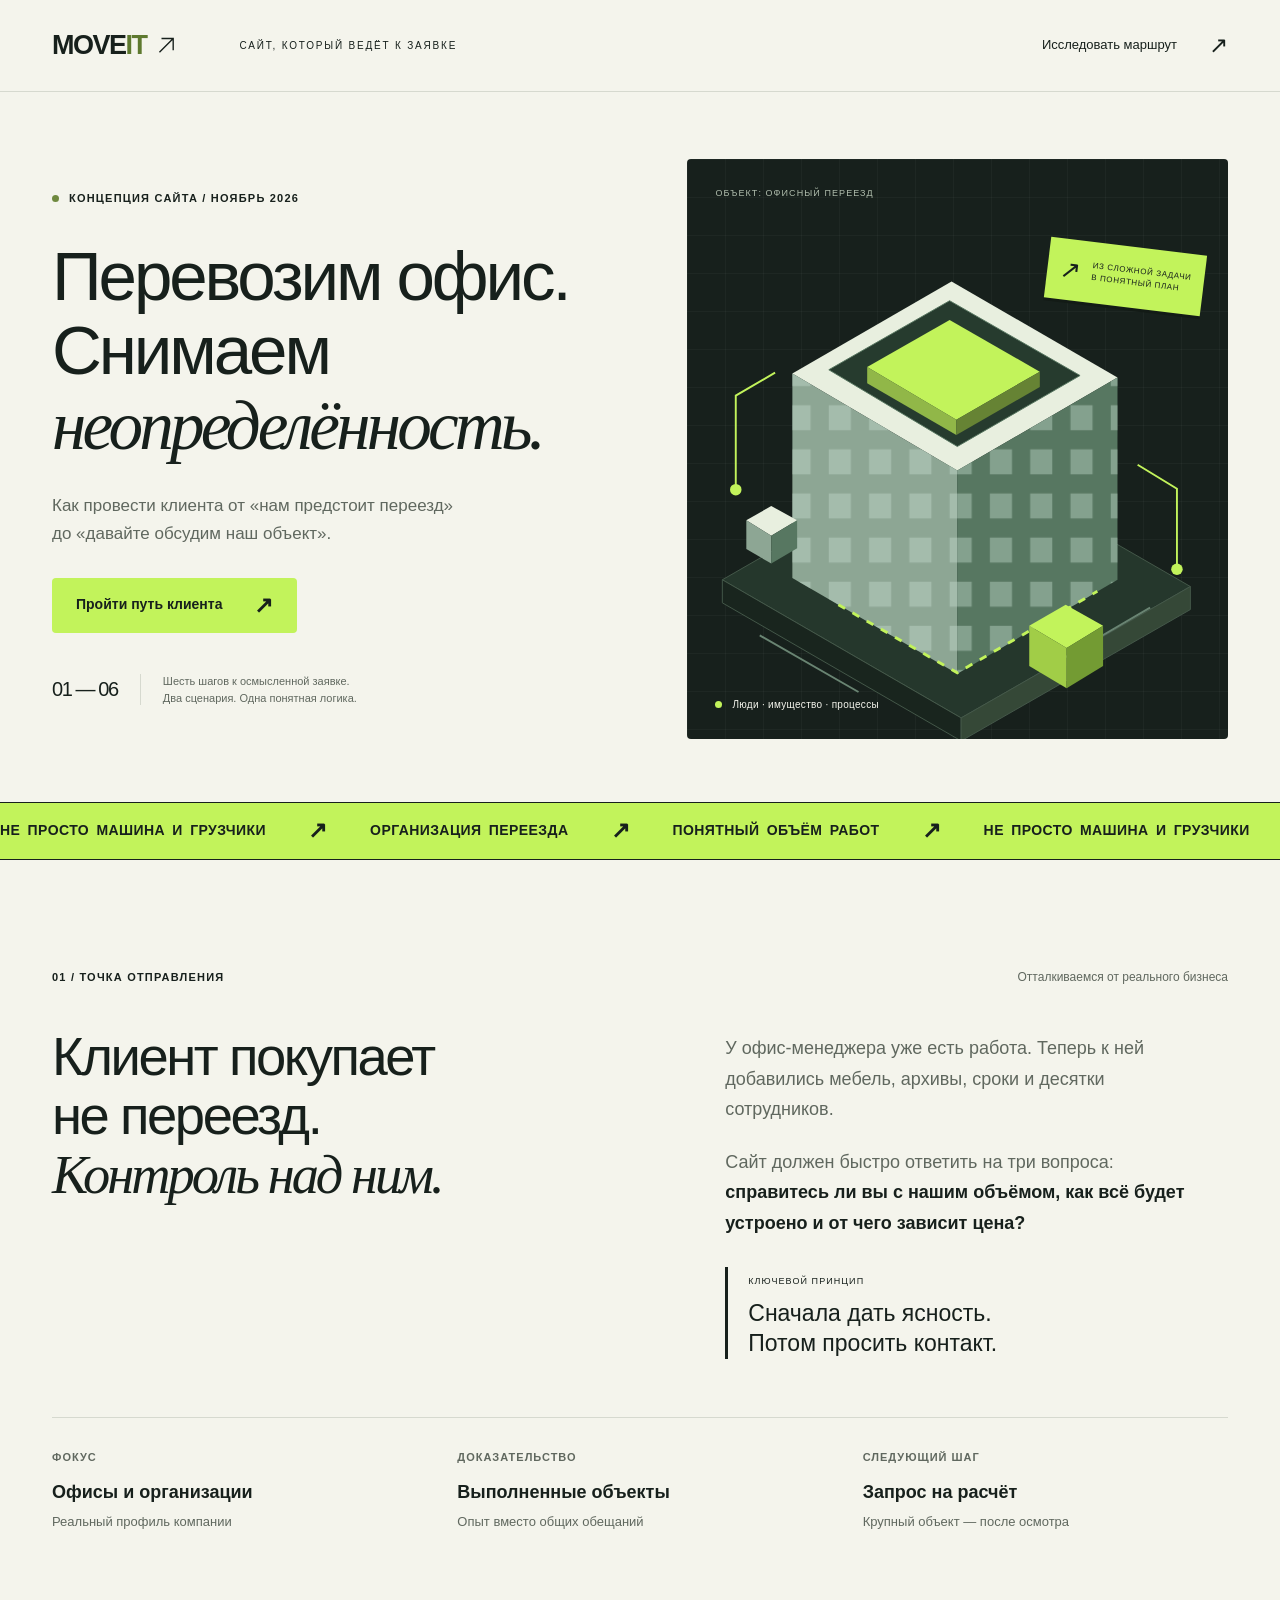
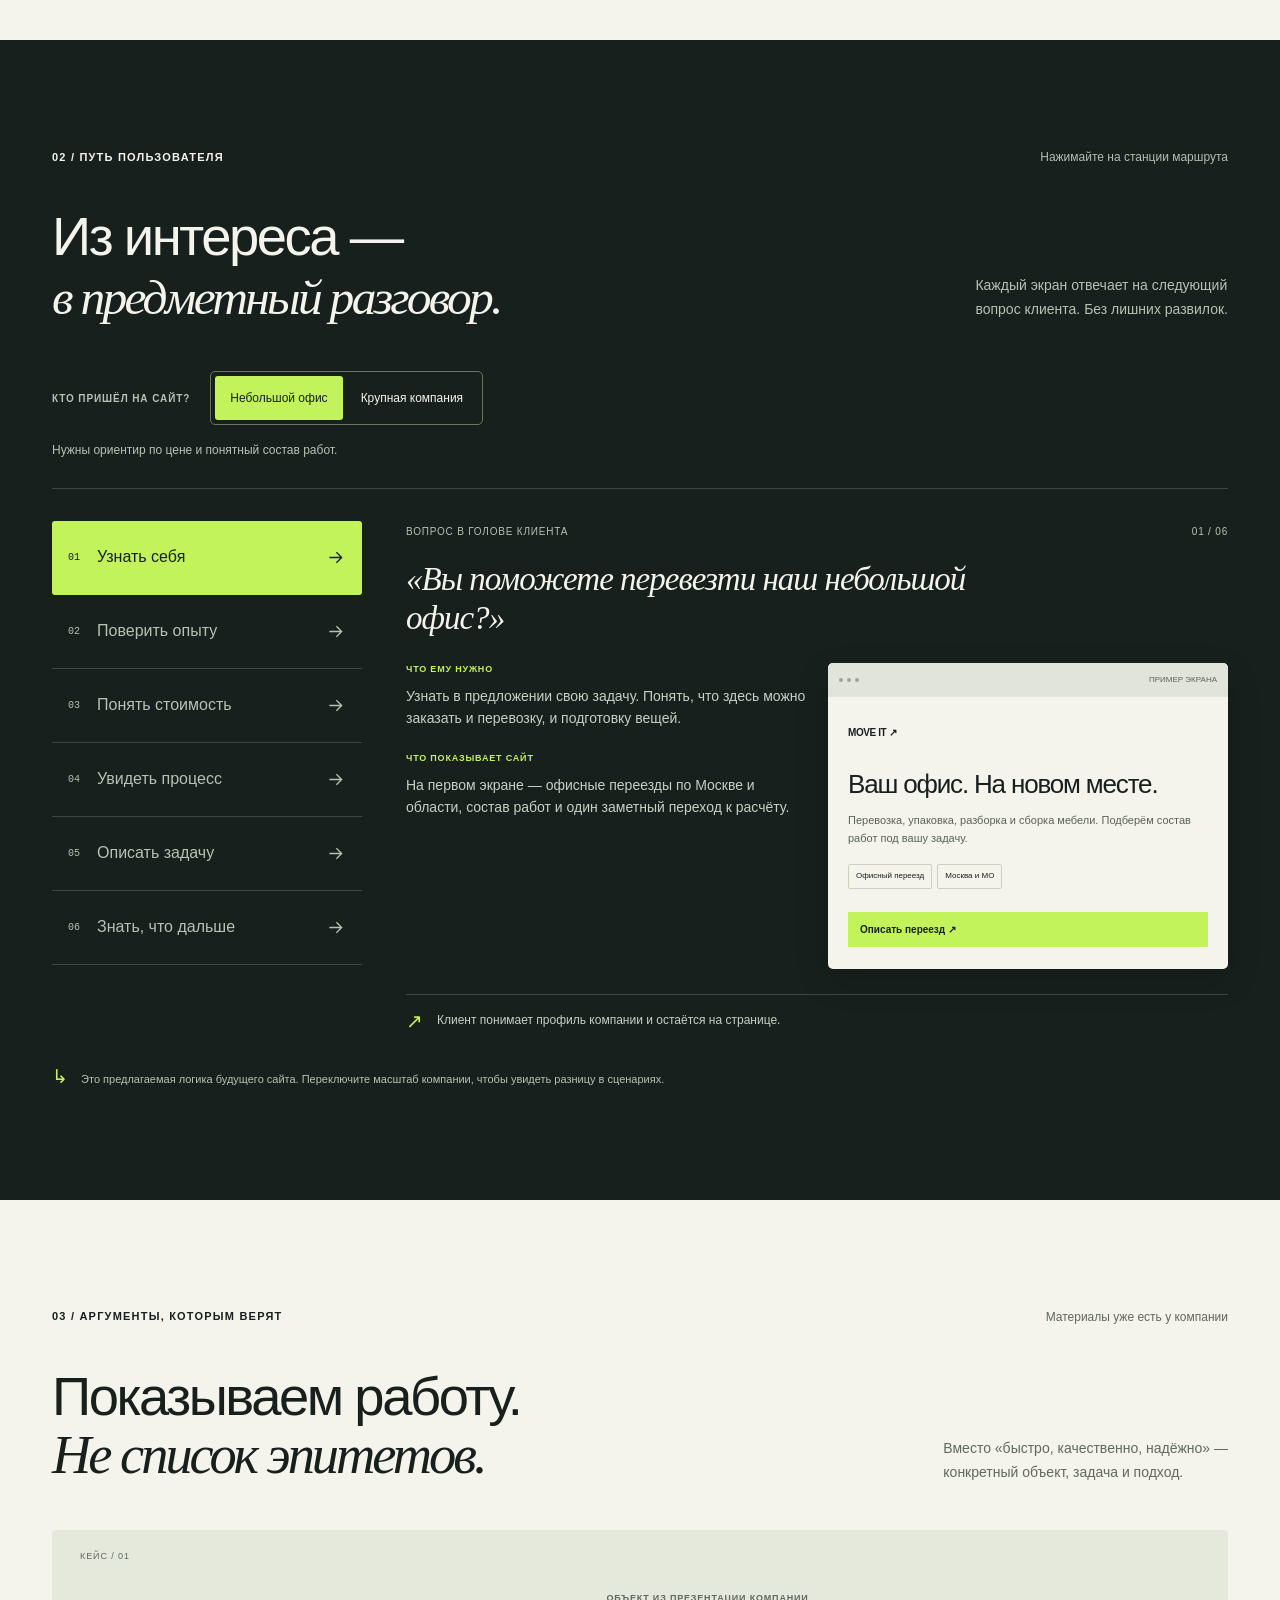
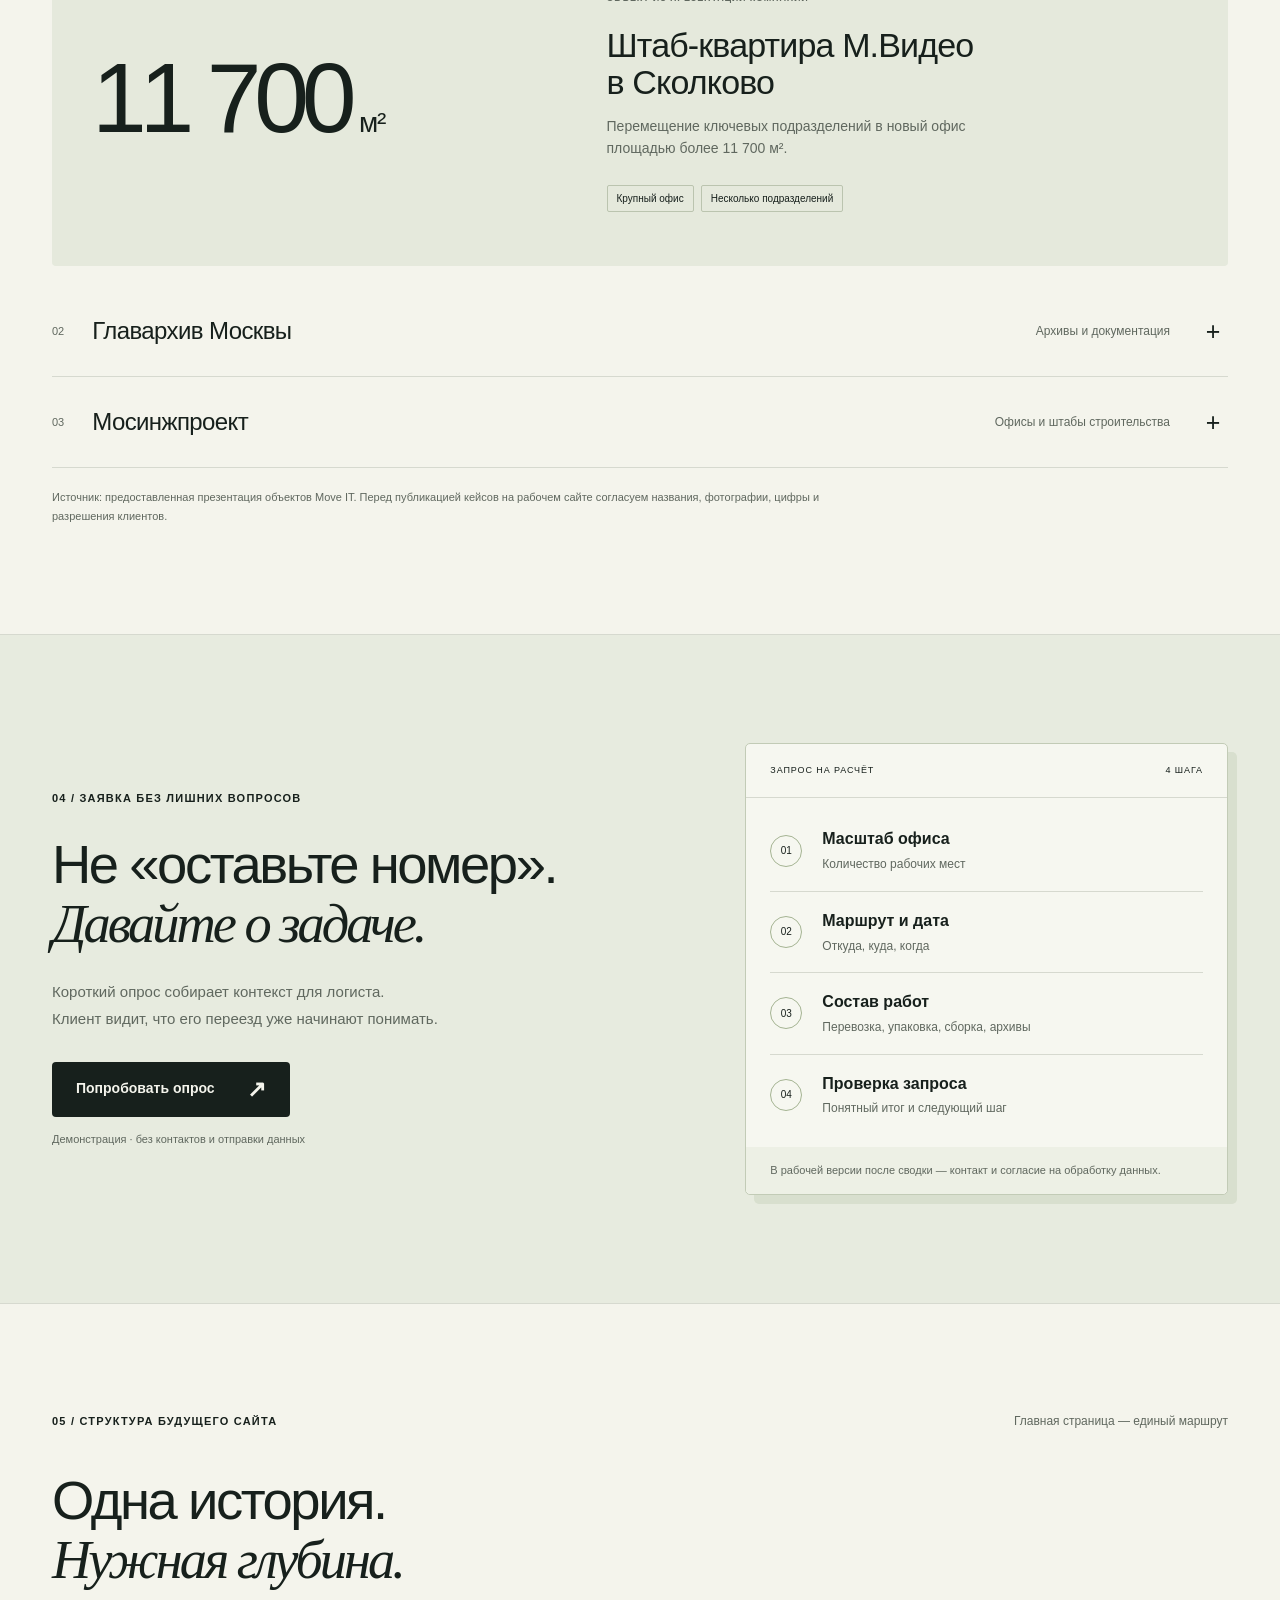
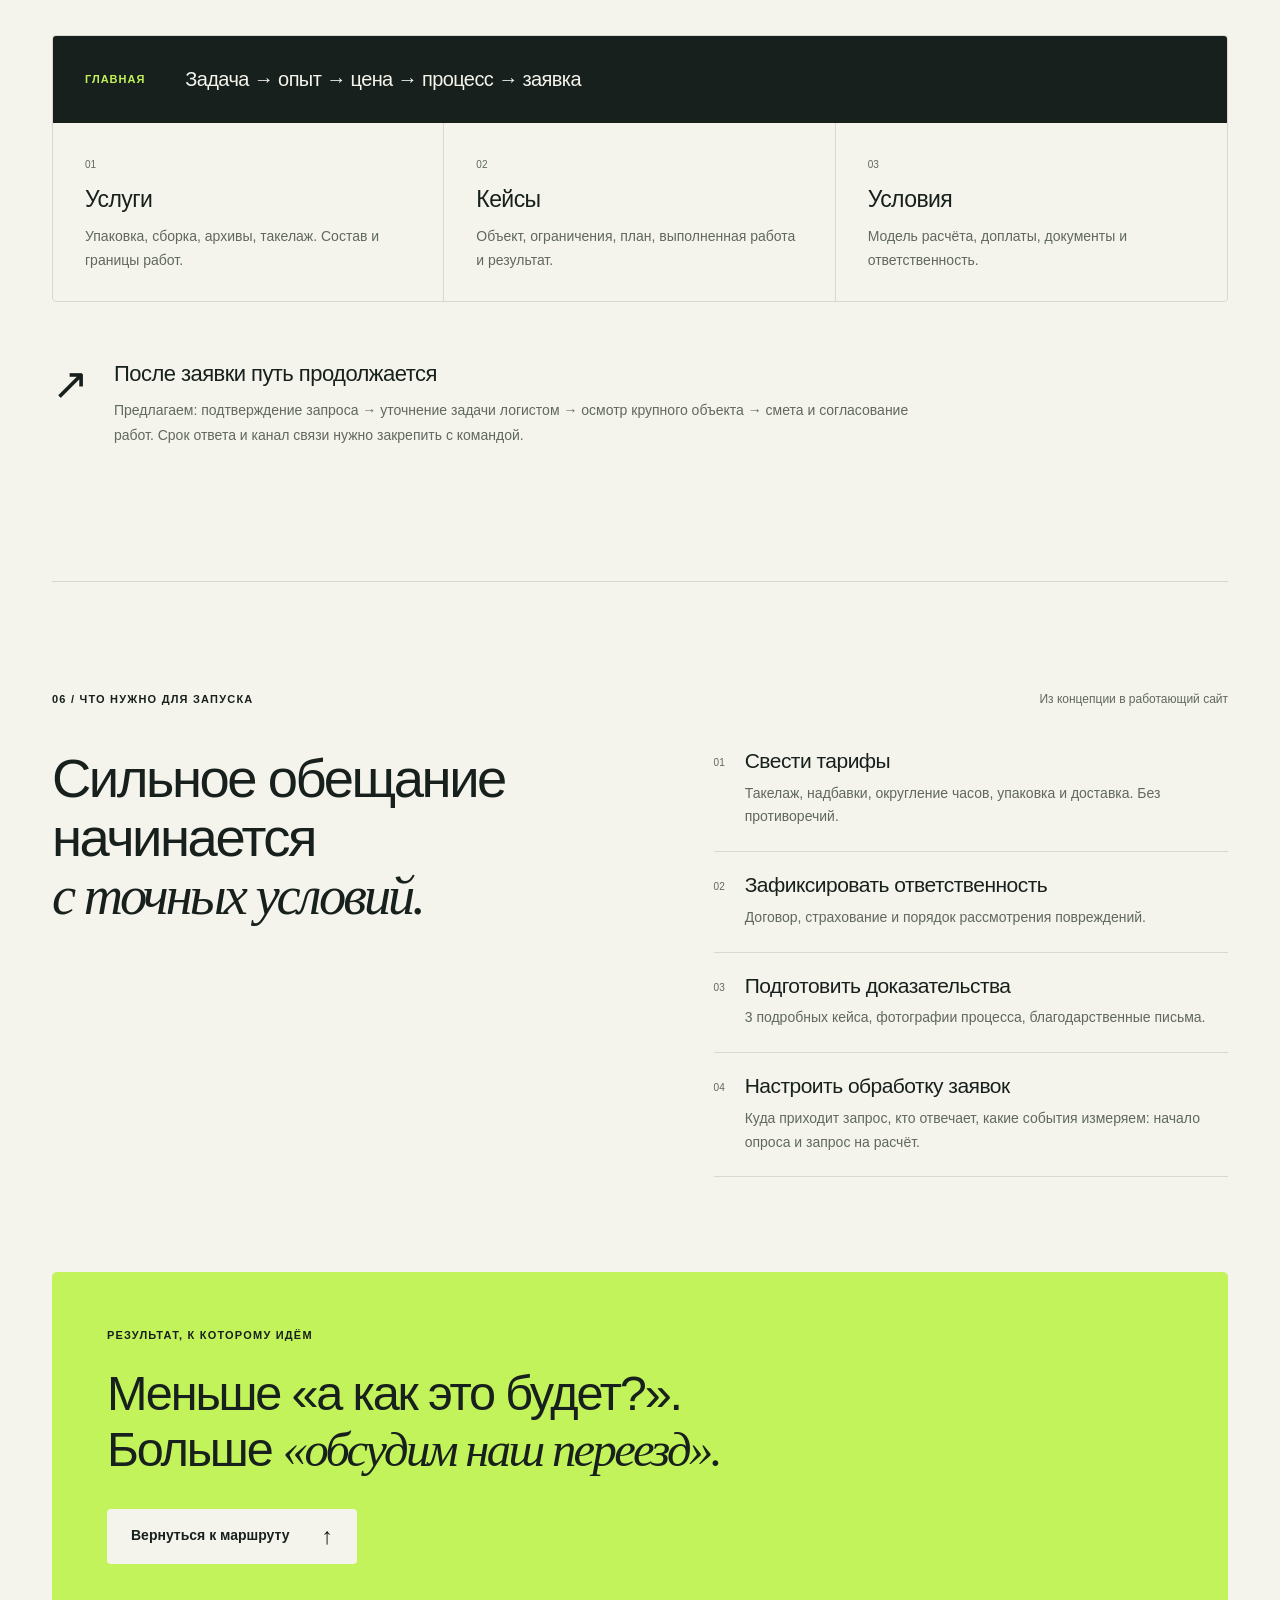
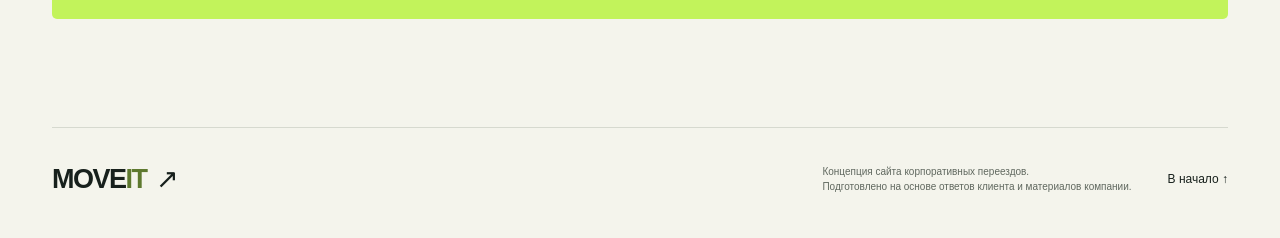
==== index.html @ fa921c2f "Build interactive Move IT client journey presentation" ====
<!doctype html>
<html lang="ru">
<head>
  <meta charset="utf-8">
  <meta name="viewport" content="width=device-width, initial-scale=1">
  <meta name="theme-color" content="#17201c">
  <meta name="description" content="Move IT: интерактивная концепция сайта офисных переездов. От первого знакомства до понятного запроса на расчёт.">
  <title>Move IT — маршрут к заявке</title>
  <link rel="icon" href="./favicon.svg" type="image/svg+xml">
  <link rel="stylesheet" href="./styles.css">
  <script src="./app.js" defer></script>
</head>
<body>
<a href="#main" class="skip">К содержанию</a>
<header class="header">
  <a class="brand" href="#top" aria-label="Move IT — к началу">MOVE<span>IT</span><svg viewBox="0 0 32 32" aria-hidden="true"><path d="M5 25 25 5M8 5h17v17"/></svg></a>
  <span class="header-caption">САЙТ, КОТОРЫЙ ВЕДЁТ К ЗАЯВКЕ</span>
  <a href="#journey" class="header-link">Исследовать маршрут <span aria-hidden="true">↗</span></a>
</header>
<main id="main">
<section class="hero wrap" id="top">
  <div class="hero-copy">
    <p class="eyebrow"><span class="live-dot"></span> КОНЦЕПЦИЯ САЙТА / НОЯБРЬ 2026</p>
    <h1>Перевозим офис.<br>Снимаем<br><span class="serif">неопределённость.</span></h1>
    <p class="lead">Как провести клиента от «нам предстоит переезд»<br class="desktop-br"> до «давайте обсудим наш объект».</p>
    <a class="button primary" href="#journey">Пройти путь клиента <span aria-hidden="true">↗</span></a>
    <div class="hero-foot"><span>01 — 06</span><span>Шесть шагов к осмысленной заявке.<br>Два сценария. Одна понятная логика.</span></div>
  </div>
  <div class="hero-art" aria-label="Схема: от офиса к новому месту, через понятный план и смету" role="img">
    <div class="art-grid"></div>
    <span class="art-label art-label-top">ОБЪЕКТ: ОФИСНЫЙ ПЕРЕЕЗД</span>
    <svg class="office" viewBox="0 0 620 610" fill="none" aria-hidden="true">
      <defs><pattern id="windows" width="42" height="46" patternUnits="userSpaceOnUse"><path d="M8 8h23v26H8z" fill="#c4dbcc" fill-opacity=".42"/></pattern></defs>
      <path d="m65 420 238-137 250 144-239 137z" fill="#25372c" stroke="#45594b"/>
      <path d="m65 420 249 144v24L65 444z" fill="#19251e" stroke="#45594b"/><path d="m314 564 239-137v24L314 588z" fill="#354837" stroke="#45594b"/>
      <path d="m138 205 166-96 173 100-167 97z" fill="#e8efdf"/>
      <path d="m138 205 172 101v212L138 418z" fill="#8da694"/>
      <path d="m310 306 167-97v211l-167 98z" fill="#577761"/>
      <path d="m138 205 172 101v212L138 418z" fill="url(#windows)"/>
      <path d="m310 306 167-97v211l-167 98z" fill="url(#windows)"/>
      <path d="m176 201 126-72 136 78-128 74z" fill="#263b2e" stroke="#577761"/>
      <path d="m216 198 86-49 94 54-87 50z" fill="#c2f35b"/>
      <path d="m216 198 93 55v16l-93-54z" fill="#91b748"/><path d="m309 253 87-50v16l-87 50z" fill="#668334"/>
      <path d="m186 446 124 71 146-85" stroke="#c2f35b" stroke-width="3" stroke-dasharray="8 9"/>
      <path d="m104 478 103 59M410 508l101-59" stroke="#698472" stroke-width="2"/>
      <path d="m385 468 38-22 39 22-38 23z" fill="#c2f35b"/><path d="m385 468 39 23v42l-39-23z" fill="#a1cd47"/><path d="m424 491 38-23v42l-38 23z" fill="#739b33"/>
      <path d="m90 358 26-15 27 15-27 16z" fill="#e8efdf"/><path d="m90 358 26 16v29l-26-15z" fill="#8da694"/><path d="m116 374 27-16v29l-27 16z" fill="#577761"/>
      <path d="M79 326V228l41-24M498 300l41 25v84" stroke="#c2f35b" stroke-width="2"/>
      <circle cx="79" cy="326" r="6" fill="#c2f35b"/><circle cx="539" cy="409" r="6" fill="#c2f35b"/>
    </svg>
    <div class="art-stamp"><span class="stamp-arrow">↗</span><span>ИЗ СЛОЖНОЙ ЗАДАЧИ<br>В ПОНЯТНЫЙ ПЛАН</span></div>
    <div class="art-note"><span class="live-dot"></span> Люди · имущество · процессы</div>
  </div>
</section>
<div class="ticker" aria-hidden="true"><div>НЕ ПРОСТО МАШИНА И ГРУЗЧИКИ <span>↗</span> ОРГАНИЗАЦИЯ ПЕРЕЕЗДА <span>↗</span> ПОНЯТНЫЙ ОБЪЁМ РАБОТ <span>↗</span> НЕ ПРОСТО МАШИНА И ГРУЗЧИКИ <span>↗</span></div></div>

<section class="context wrap section" id="strategy">
  <div class="section-top"><p class="eyebrow">01 / ТОЧКА ОТПРАВЛЕНИЯ</p><span class="marginal">Отталкиваемся от реального бизнеса</span></div>
  <div class="context-grid"><h2>Клиент покупает<br>не переезд.<br><span class="serif">Контроль над ним.</span></h2><div class="context-text"><p>У офис-менеджера уже есть работа. Теперь к ней добавились мебель, архивы, сроки и десятки сотрудников.</p><p>Сайт должен быстро ответить на три вопроса: <strong>справитесь ли вы с нашим объёмом, как всё будет устроено и от чего зависит цена?</strong></p><div class="principle"><span>КЛЮЧЕВОЙ ПРИНЦИП</span><p>Сначала дать ясность.<br>Потом просить контакт.</p></div></div></div>
  <div class="truth-strip"><div><span class="mini-label">ФОКУС</span><strong>Офисы и организации</strong><p>Реальный профиль компании</p></div><div><span class="mini-label">ДОКАЗАТЕЛЬСТВО</span><strong>Выполненные объекты</strong><p>Опыт вместо общих обещаний</p></div><div><span class="mini-label">СЛЕДУЮЩИЙ ШАГ</span><strong>Запрос на расчёт</strong><p>Крупный объект — после осмотра</p></div></div>
</section>

<section class="journey-section section" id="journey">
 <div class="wrap">
  <div class="section-top"><p class="eyebrow">02 / ПУТЬ ПОЛЬЗОВАТЕЛЯ</p><span class="marginal">Нажимайте на станции маршрута</span></div>
  <div class="journey-heading"><h2>Из интереса —<br><span class="serif">в предметный разговор.</span></h2><p>Каждый экран отвечает на следующий<br>вопрос клиента. Без лишних развилок.</p></div>
  <div class="persona-row"><span class="mini-label">КТО ПРИШЁЛ НА САЙТ?</span><div class="segmented" role="group" aria-label="Сценарий клиента"><button type="button" data-persona="small" aria-pressed="true">Небольшой офис</button><button type="button" data-persona="large" aria-pressed="false">Крупная компания</button></div><p id="persona-note">Нужны ориентир по цене и понятный состав работ.</p></div>
  <div class="explorer">
   <div class="stations" role="tablist" aria-label="Этапы пути клиента" aria-orientation="vertical">
    <button id="stage-tab-0" role="tab" aria-selected="true" aria-controls="stage-panel" data-stage="0"><span>01</span>Узнать себя<svg viewBox="0 0 24 24" aria-hidden="true"><path d="M5 12h14m-6-6 6 6-6 6"/></svg></button>
    <button id="stage-tab-1" role="tab" aria-selected="false" aria-controls="stage-panel" data-stage="1" tabindex="-1"><span>02</span>Поверить опыту<svg viewBox="0 0 24 24" aria-hidden="true"><path d="M5 12h14m-6-6 6 6-6 6"/></svg></button>
    <button id="stage-tab-2" role="tab" aria-selected="false" aria-controls="stage-panel" data-stage="2" tabindex="-1"><span>03</span>Понять стоимость<svg viewBox="0 0 24 24" aria-hidden="true"><path d="M5 12h14m-6-6 6 6-6 6"/></svg></button>
    <button id="stage-tab-3" role="tab" aria-selected="false" aria-controls="stage-panel" data-stage="3" tabindex="-1"><span>04</span>Увидеть процесс<svg viewBox="0 0 24 24" aria-hidden="true"><path d="M5 12h14m-6-6 6 6-6 6"/></svg></button>
    <button id="stage-tab-4" role="tab" aria-selected="false" aria-controls="stage-panel" data-stage="4" tabindex="-1"><span>05</span>Описать задачу<svg viewBox="0 0 24 24" aria-hidden="true"><path d="M5 12h14m-6-6 6 6-6 6"/></svg></button>
    <button id="stage-tab-5" role="tab" aria-selected="false" aria-controls="stage-panel" data-stage="5" tabindex="-1"><span>06</span>Знать, что дальше<svg viewBox="0 0 24 24" aria-hidden="true"><path d="M5 12h14m-6-6 6 6-6 6"/></svg></button>
   </div>
   <div id="stage-panel" class="stage-panel" role="tabpanel" aria-labelledby="stage-tab-0" tabindex="0"></div>
  </div>
  <p class="explorer-caption"><span>↳</span> Это предлагаемая логика будущего сайта. Переключите масштаб компании, чтобы увидеть разницу в сценариях.</p>
 </div>
</section>

<section class="proof wrap section" id="proof">
 <div class="section-top"><p class="eyebrow">03 / АРГУМЕНТЫ, КОТОРЫМ ВЕРЯТ</p><span class="marginal">Материалы уже есть у компании</span></div>
 <div class="proof-head"><h2>Показываем работу.<br><span class="serif">Не список эпитетов.</span></h2><p>Вместо «быстро, качественно, надёжно» —<br>конкретный объект, задача и подход.</p></div>
 <div class="case-feature"><div class="case-large-number">11 700<span>м²</span></div><div class="case-copy"><span class="mini-label">ОБЪЕКТ ИЗ ПРЕЗЕНТАЦИИ КОМПАНИИ</span><h3>Штаб-квартира М.Видео<br>в Сколково</h3><p>Перемещение ключевых подразделений в новый офис площадью более 11 700 м².</p><div class="case-tags"><span>Крупный офис</span><span>Несколько подразделений</span></div></div><span class="case-index">КЕЙС / 01</span></div>
 <div class="case-list"><details><summary><span>02</span><h3>Главархив Москвы</h3><span class="case-type">Архивы и документация</span><span class="plus">+</span></summary><div class="case-detail"><p>В презентации описаны архивирование, сортировка, маркировка и перемещение документации, а также работа с архивами внутри филиалов.</p><p><strong>Как раскрыть на сайте:</strong> показать последовательность работ и реальные фотографии сотрудников. Дополнить объёмом и сроками проекта.</p></div></details><details><summary><span>03</span><h3>Мосинжпроект</h3><span class="case-type">Офисы и штабы строительства</span><span class="plus">+</span></summary><div class="case-detail"><p>В презентации — переезд сотрудников головных офисов и организация перебазировки штабов строительства.</p><p><strong>Как раскрыть на сайте:</strong> объяснить координацию подразделений и этапность. Добавить согласованные цифры и результат.</p></div></details></div>
 <p class="source-note">Источник: предоставленная презентация объектов Move IT. Перед публикацией кейсов на рабочем сайте согласуем названия, фотографии, цифры и разрешения клиентов.</p>
</section>

<section class="demo-section section" id="request">
 <div class="wrap demo-grid"><div><p class="eyebrow">04 / ЗАЯВКА БЕЗ ЛИШНИХ ВОПРОСОВ</p><h2>Не «оставьте номер».<br><span class="serif">Давайте о задаче.</span></h2><p class="demo-intro">Короткий опрос собирает контекст для логиста.<br>Клиент видит, что его переезд уже начинают понимать.</p><button class="button primary" type="button" data-open-quiz>Попробовать опрос <span aria-hidden="true">↗</span></button><p class="demo-disclaimer">Демонстрация · без контактов и отправки данных</p></div><div class="quiz-outline"><div class="quiz-outline-top"><span>ЗАПРОС НА РАСЧЁТ</span><span>4 ШАГА</span></div><ol><li><span>01</span><div><strong>Масштаб офиса</strong><p>Количество рабочих мест</p></div></li><li><span>02</span><div><strong>Маршрут и дата</strong><p>Откуда, куда, когда</p></div></li><li><span>03</span><div><strong>Состав работ</strong><p>Перевозка, упаковка, сборка, архивы</p></div></li><li><span>04</span><div><strong>Проверка запроса</strong><p>Понятный итог и следующий шаг</p></div></li></ol><div class="outline-note">В рабочей версии после сводки — контакт и согласие на обработку данных.</div></div></div>
</section>

<section class="architecture wrap section" id="structure">
 <div class="section-top"><p class="eyebrow">05 / СТРУКТУРА БУДУЩЕГО САЙТА</p><span class="marginal">Главная страница — единый маршрут</span></div>
 <h2>Одна история.<br><span class="serif">Нужная глубина.</span></h2>
 <div class="page-map"><div class="map-main"><span class="mini-label">ГЛАВНАЯ</span><p>Задача → опыт → цена → процесс → заявка</p><span class="map-line"></span></div><div class="map-branches"><div><span>01</span><h3>Услуги</h3><p>Упаковка, сборка, архивы, такелаж. Состав и границы работ.</p></div><div><span>02</span><h3>Кейсы</h3><p>Объект, ограничения, план, выполненная работа и результат.</p></div><div><span>03</span><h3>Условия</h3><p>Модель расчёта, доплаты, документы и ответственность.</p></div></div></div>
 <div class="after-request"><span class="arrow-large">↗</span><div><h3>После заявки путь продолжается</h3><p>Предлагаем: подтверждение запроса → уточнение задачи логистом → осмотр крупного объекта → смета и согласование работ. Срок ответа и канал связи нужно закрепить с командой.</p></div></div>
</section>

<section class="launch wrap section" id="launch">
 <div class="section-top"><p class="eyebrow">06 / ЧТО НУЖНО ДЛЯ ЗАПУСКА</p><span class="marginal">Из концепции в работающий сайт</span></div>
 <div class="launch-grid"><h2>Сильное обещание<br>начинается<br><span class="serif">с точных условий.</span></h2><div class="launch-checks"><div><span>01</span><div><h3>Свести тарифы</h3><p>Такелаж, надбавки, округление часов, упаковка и доставка. Без противоречий.</p></div></div><div><span>02</span><div><h3>Зафиксировать ответственность</h3><p>Договор, страхование и порядок рассмотрения повреждений.</p></div></div><div><span>03</span><div><h3>Подготовить доказательства</h3><p>3 подробных кейса, фотографии процесса, благодарственные письма.</p></div></div><div><span>04</span><div><h3>Настроить обработку заявок</h3><p>Куда приходит запрос, кто отвечает, какие события измеряем: начало опроса и запрос на расчёт.</p></div></div></div></div>
 <div class="closing"><span class="eyebrow">РЕЗУЛЬТАТ, К КОТОРОМУ ИДЁМ</span><p>Меньше «а как это будет?».<br>Больше <span class="serif">«обсудим наш переезд».</span></p><a class="button light" href="#journey">Вернуться к маршруту <span aria-hidden="true">↑</span></a></div>
</section>
</main>
<footer class="wrap footer"><a class="brand" href="#top">MOVE<span>IT</span><span aria-hidden="true">↗</span></a><p>Концепция сайта корпоративных переездов.<br>Подготовлено на основе ответов клиента и материалов компании.</p><a href="#top">В начало ↑</a></footer>
<dialog id="quiz-dialog" aria-labelledby="quiz-title"><div class="dialog-top"><span class="mini-label">ПРОТОТИП ЗАЯВКИ</span><button type="button" class="icon-button" id="close-quiz" aria-label="Закрыть опрос">×</button></div><div class="quiz-progress" aria-label="Прогресс опроса"><span></span><span></span><span></span><span></span></div><div id="quiz-content"></div><p class="quiz-safe">Это демонстрация. Данные никуда не отправляются.</p></dialog>
<noscript><p class="noscript">Для интерактивной карты и опроса включите JavaScript. Остальные разделы презентации доступны без него.</p></noscript>
</body>
</html>
---- styles.css ----
@charset "UTF-8";
:root{--ink:#17201c;--paper:#f4f4ec;--white:#fff;--lime:#c2f35b;--muted:#60685f;--line:#d6d9cf;--dark-line:#3b483f;--radius:4px;--ease:cubic-bezier(.2,.7,.3,1)}
*{box-sizing:border-box}html{scroll-behavior:smooth;scroll-padding-top:100px}body{margin:0;background:var(--paper);color:var(--ink);font-family:Arial,Helvetica,sans-serif;font-size:16px;line-height:1.55}body:has(dialog[open]){overflow:hidden}button,input,select{font:inherit}button,a,input,select,summary{-webkit-tap-highlight-color:transparent}a{color:inherit;text-decoration:none}button,summary{cursor:pointer}button{color:inherit}button,a{touch-action:manipulation}button:focus-visible,a:focus-visible,summary:focus-visible,input:focus-visible,select:focus-visible,[tabindex]:focus-visible{outline:3px solid #518400;outline-offset:5px}h1,h2,h3,p{margin:0}h1,h2,h3{font-weight:500;line-height:1.08;letter-spacing:-.045em}h1{font-size:clamp(52px,5.4vw,88px)}h2{font-size:clamp(36px,4.25vw,62px)}h3{font-size:26px;letter-spacing:-.025em}strong{font-weight:600}.serif{font-family:Georgia,'Times New Roman',serif;font-weight:400;font-style:italic;letter-spacing:-.055em}.wrap{width:min(1320px,calc(100% - 104px));margin-inline:auto}.section{padding-block:108px}.eyebrow,.mini-label,.marginal{font-size:11px;letter-spacing:.11em;font-weight:600;line-height:1.5}.eyebrow{display:flex;gap:10px;align-items:center}.mini-label{letter-spacing:.09em}.marginal{text-transform:none;letter-spacing:0;font-size:12px;font-weight:400;color:var(--muted)}.live-dot{display:inline-block;width:7px;height:7px;background:var(--lime);border-radius:50%;flex-shrink:0}.section-top{display:flex;align-items:center;justify-content:space-between;gap:20px;margin-bottom:42px}.header{height:92px;display:flex;align-items:center;justify-content:space-between;gap:24px;padding-inline:52px;border-bottom:1px solid var(--line)}.brand{display:inline-flex;align-items:center;font-weight:800;font-size:27px;letter-spacing:-1.5px;line-height:1}.brand>span:first-child{color:#5e792f}.brand svg{width:22px;height:22px;margin-left:9px;stroke:currentColor;stroke-width:2;fill:none}.header-caption{font-size:10px;letter-spacing:.18em;margin-right:auto;margin-left:38px}.header-link{font-size:13px;display:flex;align-items:center;gap:32px;min-height:44px}.header-link span{font-size:23px}.skip{position:fixed;z-index:100;top:10px;left:10px;padding:12px 20px;background:var(--lime);transform:translateY(-200%)}.skip:focus{transform:translateY(0)}
.hero{display:grid;grid-template-columns:1.12fr 1fr;gap:30px;min-height:710px;padding-block:58px 55px;align-items:center}.hero-copy>.eyebrow{margin-bottom:32px}.hero-copy>.eyebrow .live-dot{background:#6f893f}.hero h1{max-width:760px;position:relative;z-index:1}.hero h1 .serif{white-space:nowrap}.lead{color:var(--muted);font-size:17px;line-height:1.65;margin-top:28px}.button{border:0;min-height:54px;display:inline-flex;align-items:center;justify-content:space-between;gap:32px;padding:16px 24px;border-radius:var(--radius);font-size:14px;line-height:1.4;font-weight:600;transition:background .2s,transform .2s}.button span{font-size:23px;line-height:1}.button:hover{transform:translateY(-2px)}.button:active{transform:translateY(0)}.primary{background:var(--lime);color:var(--ink)}.primary:hover{background:#b1e24c}.hero .button{margin-top:30px}.hero-foot{display:flex;align-items:center;gap:22px;margin-top:40px;color:var(--muted);font-size:11px}.hero-foot>span:first-child{font-size:20px;font-weight:500;letter-spacing:-.07em;color:var(--ink);padding-right:22px;border-right:1px solid var(--line)}.hero-art{background:var(--ink);height:580px;position:relative;overflow:hidden;border-radius:4px;color:var(--paper)}.art-grid{position:absolute;inset:0;background-image:linear-gradient(#ffffff08 1px,transparent 1px),linear-gradient(90deg,#ffffff08 1px,transparent 1px);background-size:38px 38px}.art-label{position:absolute;top:28px;left:28px;font-size:9px;letter-spacing:.12em;color:#afbcac}.office{position:absolute;width:110%;left:-5%;top:18px}.art-stamp{position:absolute;right:24px;top:87px;display:flex;gap:10px;align-items:center;font-size:8px;letter-spacing:.08em;padding:11px 13px;background:var(--lime);color:var(--ink);transform:rotate(7deg);box-shadow:0 3px 0 #131b16}.stamp-arrow{font-size:25px}.art-note{position:absolute;bottom:26px;left:28px;display:flex;align-items:center;gap:10px;font-size:10px;letter-spacing:.03em}.ticker{height:58px;background:var(--lime);overflow:hidden;display:flex;align-items:center;border-block:1px solid var(--ink)}.ticker>div{white-space:nowrap;font-size:14px;letter-spacing:.03em;font-weight:600;word-spacing:3px}.ticker span{padding-inline:35px;font-size:23px;vertical-align:middle}
.context-grid{display:grid;grid-template-columns:1.2fr 1fr;gap:70px}.context-text{max-width:480px;padding-top:5px}.context-text>p{font-size:18px;color:var(--muted);line-height:1.7}.context-text>p+p{margin-top:22px}.context-text strong{color:var(--ink)}.principle{margin-top:28px;border-left:3px solid var(--ink);padding-left:20px}.principle>span{font-size:9px;letter-spacing:.12em}.principle p{font-size:23px;line-height:1.3;margin-top:8px}.truth-strip{display:grid;grid-template-columns:repeat(3,1fr);border-top:1px solid var(--line);margin-top:58px;padding-top:26px;gap:40px}.truth-strip strong{display:block;font-size:18px;margin-top:10px}.truth-strip p{font-size:13px;color:var(--muted);margin-top:5px}.truth-strip .mini-label{color:var(--muted)}
.journey-section{background:var(--ink);color:var(--paper)}.journey-section .marginal{color:#b3beaf}.journey-heading{display:flex;justify-content:space-between;align-items:flex-end;gap:36px}.journey-heading>p{font-size:14px;color:#b6c2b4;max-width:320px;padding-bottom:4px;line-height:1.7}.journey-heading h2 .serif{font-size:.91em}.persona-row{display:flex;gap:20px;align-items:center;flex-wrap:wrap;margin-top:46px;padding-bottom:28px;border-bottom:1px solid var(--dark-line)}.persona-row>.mini-label{color:#b6c2b4;font-size:10px}.segmented{display:inline-flex;border:1px solid #697463;border-radius:5px;padding:4px;gap:3px}.segmented button{border:0;background:transparent;color:var(--paper);font-size:12px;padding:12px 15px;min-height:44px;border-radius:3px;transition:background .2s,color .2s}.segmented [aria-pressed=true]{background:var(--lime);color:var(--ink)}#persona-note{font-size:12px;color:#b6c2b4;flex-basis:100%;margin-top:-4px}.explorer{display:grid;grid-template-columns:310px 1fr;gap:44px;padding-top:32px}.stations{display:flex;flex-direction:column;position:relative}.stations button{display:flex;align-items:center;text-align:left;gap:17px;min-height:74px;border:0;border-bottom:1px solid var(--dark-line);background:none;color:#b6c2b4;font-size:16px;padding:17px 16px;transition:background .2s,color .2s}.stations button>span{font-size:10px;font-family:Consolas,monospace}.stations button svg{width:21px;height:21px;margin-left:auto;stroke:currentColor;stroke-width:1.5;fill:none}.stations button[aria-selected=true]{color:var(--ink);background:var(--lime);border-radius:3px;border-color:transparent}.stations button:hover:not([aria-selected=true]){background:#25312a;color:var(--white)}.stage-panel{padding:3px 0;min-width:0}.stage-overline{display:flex;justify-content:space-between;color:#b6c2b4;font-size:10px;letter-spacing:.08em;margin-bottom:20px}.stage-question{font-family:Georgia,serif;font-size:33px;font-style:italic;line-height:1.2;letter-spacing:-.03em;max-width:600px;margin-bottom:24px}.stage-body{display:grid;grid-template-columns:1fr 1fr;gap:22px}.stage-explanation{font-size:14px;color:#c8d0c5}.stage-explanation .mini-label{color:var(--lime);display:block;margin-bottom:10px;font-size:9px}.stage-explanation>div+div{margin-top:22px}.screen-preview{background:var(--paper);border-radius:5px;color:var(--ink);overflow:hidden;align-self:start;box-shadow:0 12px 35px #0002}.screen-toolbar{display:flex;align-items:center;gap:4px;background:#e1e4da;padding:11px}.screen-toolbar>i{background:#9ba592;width:4px;height:4px;border-radius:50%}.screen-toolbar>span{font-size:8px;margin-left:auto;color:#5b6456}.screen-content{padding:22px 20px}.screen-logo{font-size:10px;letter-spacing:-.04em;font-weight:800}.screen-content h3{font-size:26px;margin-top:26px;line-height:1.08;letter-spacing:-.045em}.screen-content p{font-size:11px;line-height:1.6;color:#596353;margin-top:14px}.screen-chips{display:flex;gap:5px;flex-wrap:wrap;margin-top:17px}.screen-chips>span{font-size:8px;padding:5px 7px;border:1px solid #cbd1bf;border-radius:2px}.screen-cta{margin-top:23px;display:flex;align-items:center;justify-content:space-between;gap:10px;background:var(--lime);padding:10px 12px;font-size:10px;font-weight:600}.stage-outcome{margin-top:25px;padding-top:16px;border-top:1px solid var(--dark-line);display:flex;gap:14px;align-items:start;font-size:12px;color:#c8d0c5}.stage-outcome>span{color:var(--lime);font-size:20px;line-height:1}.stage-panel-inner{animation:fade-in .24s var(--ease)}@keyframes fade-in{from{opacity:.2;transform:translateY(7px)}to{opacity:1;transform:none}}.explorer-caption{margin-top:28px;font-size:11px;color:#b6c2b4}.explorer-caption>span{color:var(--lime);font-size:19px;margin-right:10px}
.proof-head{display:flex;justify-content:space-between;align-items:flex-end;gap:40px}.proof-head>p{font-size:14px;color:var(--muted);line-height:1.7}.case-feature{position:relative;margin-top:45px;background:#e5e9dc;border-radius:4px;display:grid;grid-template-columns:1fr 1.2fr;gap:30px;padding:54px 40px}.case-large-number{font-size:clamp(65px,7.7vw,115px);font-weight:500;letter-spacing:-.075em;line-height:1.1;align-self:center}.case-large-number>span{font-size:28px;letter-spacing:-.05em;margin-left:10px}.case-copy .mini-label{font-size:9px;color:var(--muted)}.case-copy h3{font-size:34px;margin-top:18px}.case-copy>p{font-size:14px;color:var(--muted);max-width:400px;margin-top:16px}.case-tags{display:flex;flex-wrap:wrap;gap:7px;margin-top:25px}.case-tags span{font-size:10px;border:1px solid #bbc4af;border-radius:2px;padding:5px 9px}.case-index{position:absolute;top:20px;left:28px;font-size:9px;letter-spacing:.1em;color:var(--muted)}.case-list{margin-top:20px}.case-list details{border-bottom:1px solid var(--line)}.case-list summary{list-style:none;display:flex;align-items:center;gap:28px;padding:26px 0;min-height:90px}.case-list summary::-webkit-details-marker{display:none}.case-list summary>span:first-child{font-size:11px;color:var(--muted)}.case-list h3{font-size:24px}.case-type{margin-left:auto;font-size:12px;color:var(--muted)}.plus{font-size:25px;line-height:1;width:30px;text-align:center;transition:transform .2s}.case-list details[open] .plus{transform:rotate(45deg)}.case-detail{padding:0 58px 28px;max-width:850px;font-size:15px;color:var(--muted)}.case-detail p+p{margin-top:12px}.source-note{font-size:11px;color:var(--muted);max-width:790px;margin-top:20px;line-height:1.7}
.demo-section{background:#e7ebdf;border-block:1px solid var(--line)}.demo-grid{display:grid;grid-template-columns:1.25fr 1fr;gap:90px;align-items:center}.demo-grid h2{margin-top:30px}.demo-intro{font-size:15px;margin-top:24px;color:var(--muted);line-height:1.8}.demo-grid .button{margin-top:30px;background:var(--ink);color:var(--paper)}.demo-grid .button:hover{background:#344333}.demo-disclaimer{font-size:11px;color:var(--muted);margin-top:14px}.quiz-outline{border:1px solid #c2cbb6;border-radius:5px;background:#f6f7f0;box-shadow:9px 9px 0 #d8dfce}.quiz-outline-top{display:flex;justify-content:space-between;padding:20px 24px;border-bottom:1px solid var(--line);font-size:9px;letter-spacing:.1em}.quiz-outline ol{list-style:none;padding:12px 24px;margin:0}.quiz-outline li{display:flex;align-items:center;gap:20px;padding:17px 0;border-bottom:1px solid var(--line)}.quiz-outline li:last-child{border-bottom:0}.quiz-outline li>span{border:1px solid #a5b493;width:32px;height:32px;border-radius:50%;display:grid;place-items:center;font-size:10px;flex-shrink:0}.quiz-outline strong{font-size:16px}.quiz-outline li p{font-size:12px;color:var(--muted);margin-top:3px}.outline-note{padding:15px 24px;background:#edf0e5;font-size:11px;color:var(--muted);border-radius:0 0 5px 5px}
.architecture h2{margin-bottom:45px}.page-map{border:1px solid var(--line);border-radius:4px;overflow:hidden}.map-main{padding:28px 32px;background:var(--ink);color:var(--paper);display:flex;align-items:center;gap:40px;flex-wrap:wrap}.map-main>.mini-label{color:var(--lime)}.map-main p{font-size:20px;letter-spacing:-.03em}.map-branches{display:grid;grid-template-columns:repeat(3,1fr)}.map-branches>div{padding:28px 32px;border-right:1px solid var(--line)}.map-branches>div:last-child{border:0}.map-branches>div>span{font-size:10px;color:var(--muted)}.map-branches h3{font-size:23px;margin-top:12px}.map-branches p{font-size:14px;color:var(--muted);margin-top:13px;line-height:1.7}.after-request{display:flex;align-items:flex-start;gap:25px;margin-top:35px;padding:25px 0}.arrow-large{font-size:44px;line-height:1}.after-request h3{font-size:22px}.after-request p{font-size:14px;color:var(--muted);max-width:800px;margin-top:12px;line-height:1.8}.launch{border-top:1px solid var(--line)}.launch-grid{display:grid;grid-template-columns:1.15fr 1fr;gap:70px}.launch-checks>div{display:flex;gap:20px;padding:22px 0;border-bottom:1px solid var(--line)}.launch-checks>div:first-child{padding-top:0}.launch-checks>div>span{font-size:10px;color:var(--muted);padding-top:5px}.launch-checks h3{font-size:21px}.launch-checks p{font-size:14px;color:var(--muted);line-height:1.7;margin-top:9px}.closing{margin-top:95px;padding:55px;background:var(--lime);border-radius:5px}.closing>p{font-size:clamp(32px,3.8vw,55px);letter-spacing:-.045em;line-height:1.15;margin-top:22px}.light{background:var(--paper);margin-top:30px}.footer{display:flex;align-items:center;gap:36px;border-top:1px solid var(--line);padding-block:30px 38px}.footer .brand>span:last-child{margin-left:9px;font-weight:400;color:var(--ink)}.footer p{font-size:10px;color:var(--muted);margin-left:auto}.footer>a:last-child{font-size:12px;padding:12px 0}
dialog{width:min(620px,calc(100% - 32px));max-height:calc(100dvh - 36px);border:0;border-radius:8px;background:var(--paper);color:var(--ink);padding:28px 32px 22px;box-shadow:0 24px 100px #0005;overflow:auto}dialog::backdrop{background:#101c17bd;backdrop-filter:blur(5px)}.dialog-top{display:flex;justify-content:space-between;align-items:center}.icon-button{width:44px;height:44px;border:1px solid var(--line);background:transparent;border-radius:50%;font-size:27px;line-height:1}.icon-button:hover{background:#e7ebdd}.quiz-progress{display:flex;gap:7px;margin-block:20px 32px}.quiz-progress>span{height:3px;background:var(--line);flex:1}.quiz-progress>span.filled{background:#57792c}.quiz-step-label{font-size:11px;color:var(--muted);margin-bottom:12px}.quiz-title{font-size:34px;line-height:1.15;letter-spacing:-.035em}.quiz-description{font-size:14px;color:var(--muted);margin-top:14px;line-height:1.65}.quiz-fields{margin-top:25px}.quiz-fields label:not(.choice){display:block;font-size:13px;font-weight:600;margin-bottom:6px}.quiz-fields input:not([type=checkbox]):not([type=radio]),.quiz-fields select{width:100%;background:var(--white);color:var(--ink);border:1px solid #aeb7a4;border-radius:4px;padding:12px 14px;min-height:48px;font-size:16px}.field+.field{margin-top:18px}.field-hint{font-size:11px;color:var(--muted);margin-top:5px}.choice{display:flex;align-items:center;gap:12px;border:1px solid #c9d1be;border-radius:4px;padding:12px 15px;min-height:54px;margin-top:9px;font-size:14px;cursor:pointer;background:var(--white)}.choice:has(input:checked){border-color:#678739;background:#e9f1d8}.choice input{accent-color:#426b1b;width:18px;height:18px;flex-shrink:0;margin:0}.quiz-fields fieldset{padding:0;border:0;margin:0}.quiz-fields legend{font-size:13px;font-weight:600;margin-bottom:6px}.quiz-actions{display:flex;justify-content:space-between;gap:12px;margin-top:30px}.quiz-actions .button{min-width:130px}.secondary{background:#e1e6d8;color:var(--ink)}.quiz-safe{border-top:1px solid var(--line);padding-top:15px;margin-top:24px;font-size:11px;color:var(--muted)}.summary-list{margin-top:25px;border-top:1px solid var(--line)}.summary-list>div{padding-block:14px;border-bottom:1px solid var(--line)}.summary-list dt{font-size:10px;letter-spacing:.07em;color:var(--muted);text-transform:uppercase}.summary-list dd{margin:5px 0 0;font-size:15px;overflow-wrap:anywhere}.summary-next{background:#e6edda;padding:18px;border-radius:4px;margin-top:22px;font-size:13px;line-height:1.7}.summary-next strong{display:block;margin-bottom:6px}.noscript{padding:24px;text-align:center;background:var(--lime)}
.mobile-screen-title{display:none}
@media(max-width:900px){.mobile-screen-title{display:block;font-size:18px;line-height:1.35;font-weight:600;margin-bottom:20px;color:var(--paper)}}
@media(min-width:1600px){.hero-art{height:630px}.hero{min-height:780px}}
@media(max-width:1200px){.wrap{width:calc(100% - 64px)}.header{padding-inline:32px}.hero{gap:20px}.hero-art{height:520px}.office{width:122%;left:-11%;top:25px}.hero h1{font-size:6vw}.header-caption{margin-left:10px;font-size:9px}.hero h1 .serif{white-space:normal}.explorer{grid-template-columns:260px 1fr;gap:30px}.stage-body{gap:20px}.stage-question{font-size:30px}.stage-explanation{font-size:13px}.screen-content{padding:18px 15px}.screen-content h3{font-size:23px}.context-grid,.launch-grid{gap:40px}.demo-grid{gap:50px}}
@media(max-width:900px){.header-caption{display:none}.hero{min-height:0;padding-block:45px;grid-template-columns:1.15fr 1fr}.hero-art{height:450px}.office{top:45px}.art-stamp{top:65px;right:15px;font-size:7px}.art-label{font-size:7px;left:18px;top:20px}.art-note{left:18px;font-size:8px;bottom:20px}.hero-copy>.eyebrow{font-size:9px;margin-bottom:24px}.hero h1{font-size:6vw}.lead{font-size:14px}.desktop-br{display:none}.hero-foot{font-size:9px;gap:12px}.section{padding-block:76px}.journey-heading,.proof-head{display:block}.journey-heading>p,.proof-head>p{margin-top:23px}.explorer{grid-template-columns:220px 1fr;gap:25px}.stations button{font-size:14px;gap:10px;padding-inline:10px;min-height:66px}.stage-body{grid-template-columns:1fr}.screen-preview{display:none}.stage-explanation{font-size:15px}.stage-question{font-size:29px}.context-text>p{font-size:16px}.truth-strip{gap:25px}.truth-strip strong{font-size:16px}.case-feature{padding:50px 28px 35px;gap:20px}.case-copy h3{font-size:28px}.case-large-number{font-size:8vw}.case-large-number>span{font-size:23px}.demo-grid{gap:35px;grid-template-columns:1fr 1fr}.quiz-outline-top{padding:17px}.quiz-outline ol{padding-inline:17px}.quiz-outline strong{font-size:14px}.quiz-outline li>span{width:28px;height:28px}.quiz-outline li{gap:12px}.case-type{font-size:10px}.case-list h3{font-size:21px}.map-main{gap:15px}.map-main p{font-size:18px}.map-branches>div{padding:22px}.launch-grid{grid-template-columns:1fr 1fr;gap:30px}.closing{margin-top:65px;padding:40px}.footer{gap:20px}}
@media(max-width:640px){html{scroll-padding-top:25px}.wrap{width:calc(100% - 40px)}.header{height:74px;padding-inline:20px;gap:15px}.brand{font-size:24px}.brand svg{width:19px;height:19px}.header-link{font-size:11px;gap:12px}.header-link>span{font-size:20px}.hero{grid-template-columns:1fr;padding-block:35px 28px;gap:30px}.hero h1{font-size:clamp(45px,9.2vw,60px);letter-spacing:-.055em}.hero h1 .serif{white-space:nowrap;font-size:.95em}.hero-copy>.eyebrow{font-size:8px;margin-bottom:25px}.lead{font-size:15px;margin-top:22px;max-width:330px}.hero .button{margin-top:25px}.hero-foot{margin-top:27px;font-size:10px}.hero-art{height:360px}.office{width:100%;height:100%;left:0;top:0}.art-label{font-size:8px;left:20px}.art-stamp{top:65px;right:30px;font-size:7px}.art-note{left:20px;bottom:18px;font-size:9px}.ticker{height:48px}.ticker>div{font-size:11px}.ticker span{padding-inline:22px}.section{padding-block:60px}.section-top{margin-bottom:29px}.section-top .marginal{display:none}.eyebrow{font-size:9px}h2{font-size:36px}.context-grid{grid-template-columns:1fr;gap:28px}.context-text>p{font-size:16px}.principle p{font-size:22px}.truth-strip{grid-template-columns:1fr;gap:0;margin-top:32px;padding-top:0}.truth-strip>div{display:grid;grid-template-columns:120px 1fr;gap:4px 15px;padding:19px 0;border-bottom:1px solid var(--line)}.truth-strip .mini-label{font-size:8px;padding-top:4px;grid-row:1/3}.truth-strip strong{font-size:16px;margin:0}.truth-strip p{font-size:12px;margin:0}.journey-heading h2{font-size:35px}.journey-heading>p{font-size:14px;margin-top:20px}.journey-heading>p br{display:none}.persona-row{margin-top:28px;gap:12px}.persona-row>.mini-label{width:100%;font-size:9px}.segmented{width:100%}.segmented button{flex:1;padding:12px 8px;font-size:12px}#persona-note{margin-top:0;font-size:11px}.explorer{display:flex;flex-direction:column;gap:26px;padding-top:22px}.stations{display:grid;grid-template-columns:1fr 1fr;gap:5px}.stations button{font-size:11px;gap:8px;padding:12px 10px;min-height:53px;line-height:1.35;border:1px solid var(--dark-line);border-radius:3px}.stations button svg{display:none}.stations button>span{font-size:9px}.stage-question{font-size:30px;min-height:72px;margin-bottom:20px}.stage-overline{font-size:9px}.stage-body{grid-template-columns:1fr}.stage-explanation{font-size:14px}.stage-explanation>div+div{margin-top:18px}.stage-outcome{margin-top:22px;font-size:12px}.explorer-caption{font-size:10px;line-height:1.7}.proof-head>p{font-size:14px;margin-top:20px}.case-feature{grid-template-columns:1fr;padding:45px 24px 30px;margin-top:30px;gap:20px}.case-index{left:24px;top:18px}.case-large-number{font-size:87px}.case-large-number>span{font-size:25px}.case-copy h3{font-size:29px;margin-top:12px}.case-copy>p{font-size:14px}.case-tags{margin-top:18px}.case-list summary{gap:14px;padding:22px 0;min-height:76px}.case-list h3{font-size:20px}.case-type{display:none}.case-list .plus{margin-left:auto;flex-shrink:0}.case-detail{padding:0 0 22px 29px;font-size:14px}.source-note{font-size:10px}.demo-grid{grid-template-columns:1fr;gap:35px}.demo-grid h2{margin-top:25px}.demo-intro{font-size:14px;margin-top:22px}.quiz-outline{margin-right:8px}.quiz-outline strong{font-size:16px}.quiz-outline ol{padding:8px 22px}.quiz-outline-top{padding:18px 22px}.quiz-outline li{gap:18px}.quiz-outline li>span{width:32px;height:32px}.outline-note{padding:16px 22px}.architecture h2{margin-bottom:30px}.map-main{padding:24px;gap:14px}.map-main>.mini-label{font-size:10px}.map-main p{font-size:19px;line-height:1.6}.map-branches{grid-template-columns:1fr}.map-branches>div{border-right:0;border-bottom:1px solid var(--line);padding:22px 24px}.map-branches h3{font-size:24px;margin-top:8px}.map-branches p{font-size:14px;margin-top:10px}.after-request{gap:17px;margin-top:20px}.arrow-large{font-size:34px}.after-request h3{font-size:21px;line-height:1.2}.after-request p{font-size:14px;line-height:1.7}.launch-grid{grid-template-columns:1fr;gap:32px}.launch-checks h3{font-size:21px}.launch-checks p{font-size:14px}.closing{padding:30px 23px;margin-top:45px}.closing>.eyebrow{font-size:8px}.closing>p{font-size:33px}.closing>.button{font-size:12px;padding:14px 17px;gap:16px}.footer{flex-wrap:wrap;padding-block:28px;gap:22px}.footer p{order:3;flex-basis:100%;margin:0;font-size:10px}.footer>a:last-child{margin-left:auto}.button{font-size:13px;min-height:52px}.dialog-top .mini-label{font-size:10px}dialog{padding:22px 20px 18px}.quiz-progress{margin-block:18px 25px}.quiz-title{font-size:29px}.quiz-actions .button{min-width:110px;padding:14px 18px}.quiz-description{font-size:13px}.choice{font-size:13px}.quiz-safe{font-size:10px}}
@media(max-width:640px){.hero{grid-template-columns:minmax(0,1fr)}.hero-copy{min-width:0}.hero h1 .serif{font-size:.85em}}
@media(prefers-reduced-motion:reduce){html{scroll-behavior:auto}*,*::before,*::after{animation:none!important;transition:none!important}}
@media print{.header-link,.button,.hero-art,.ticker,.segmented,dialog,.footer>a:last-child{display:none!important}.wrap{width:100%}.section,.hero{padding:24px 0;min-height:auto}.hero,.context-grid,.demo-grid,.launch-grid{display:block}h1{font-size:40px}h2{font-size:30px}.journey-section{background:white;color:black}.journey-section *{color:black!important}.explorer{display:block}.stations{display:none}.stage-panel{min-height:0}.screen-preview{display:none}.closing{margin-top:25px}.section{break-inside:avoid}.context-text{margin-top:20px}.source-note{font-size:10px}}
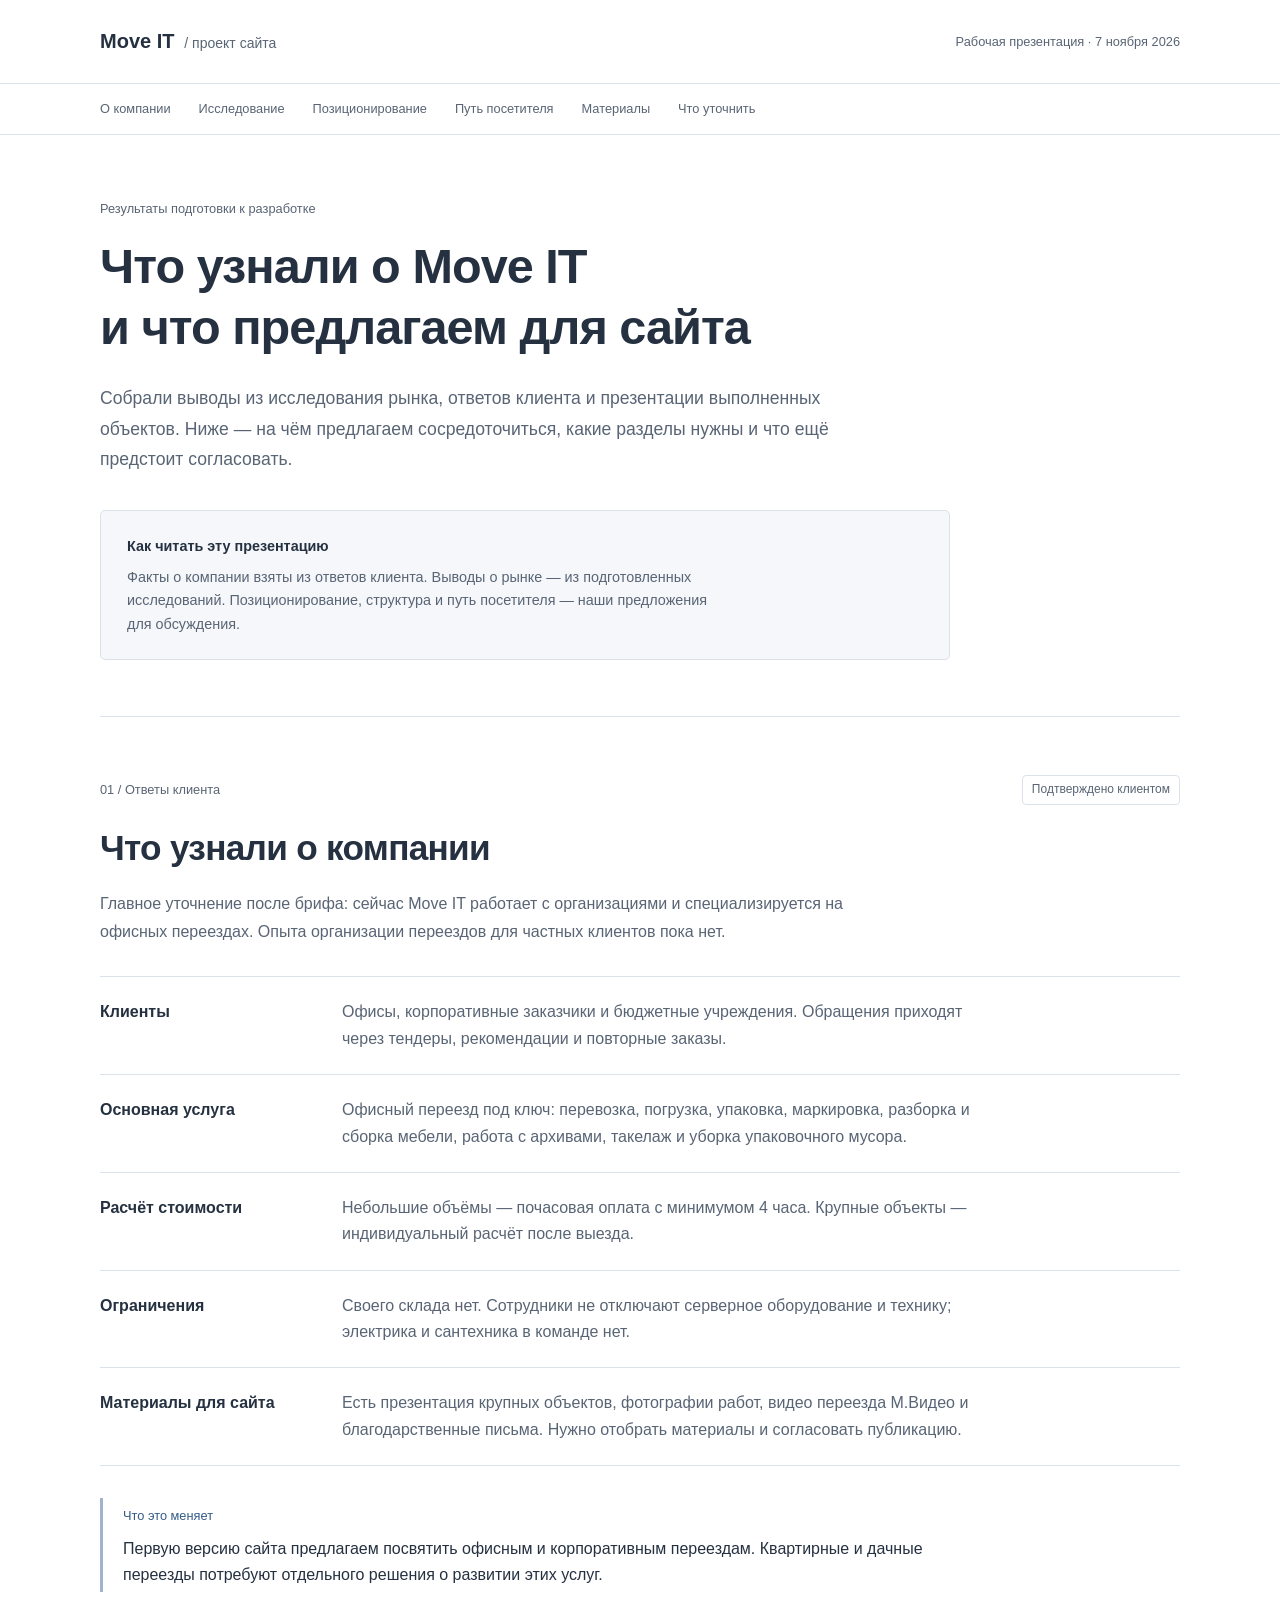
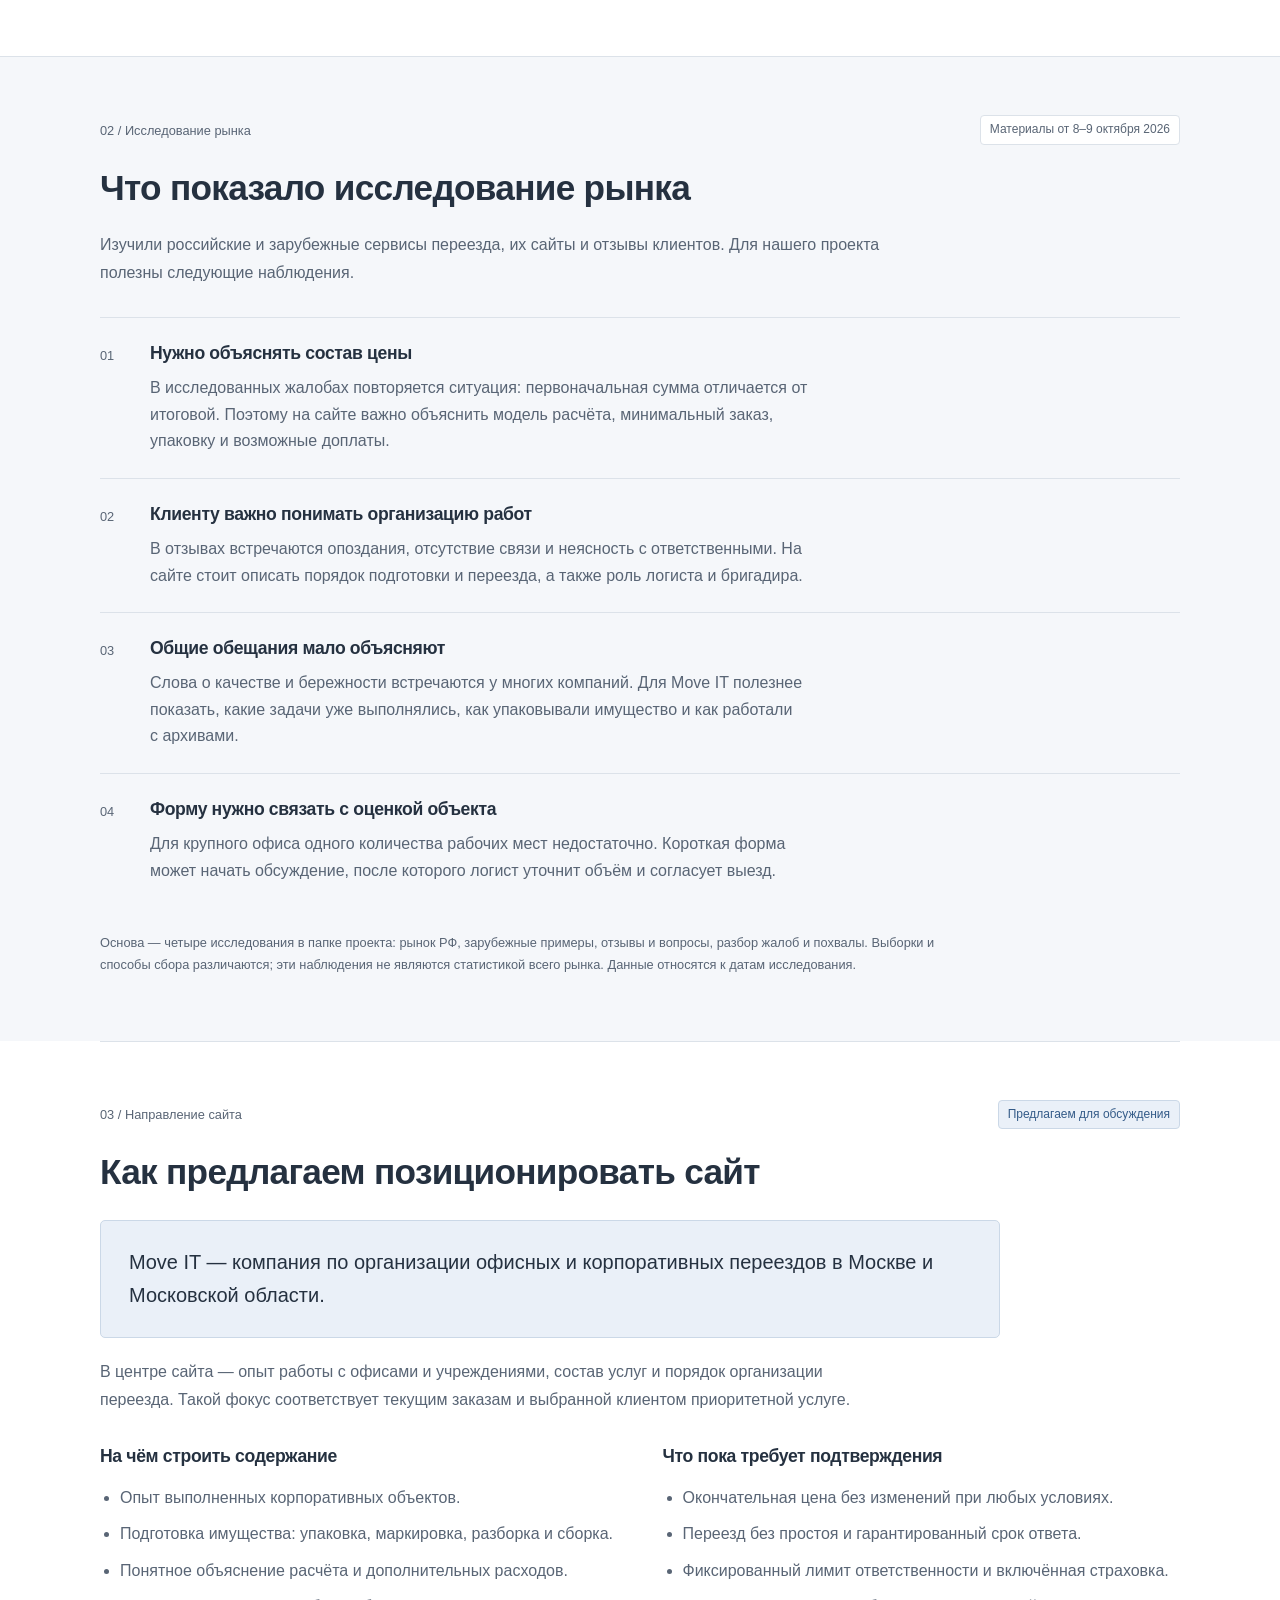
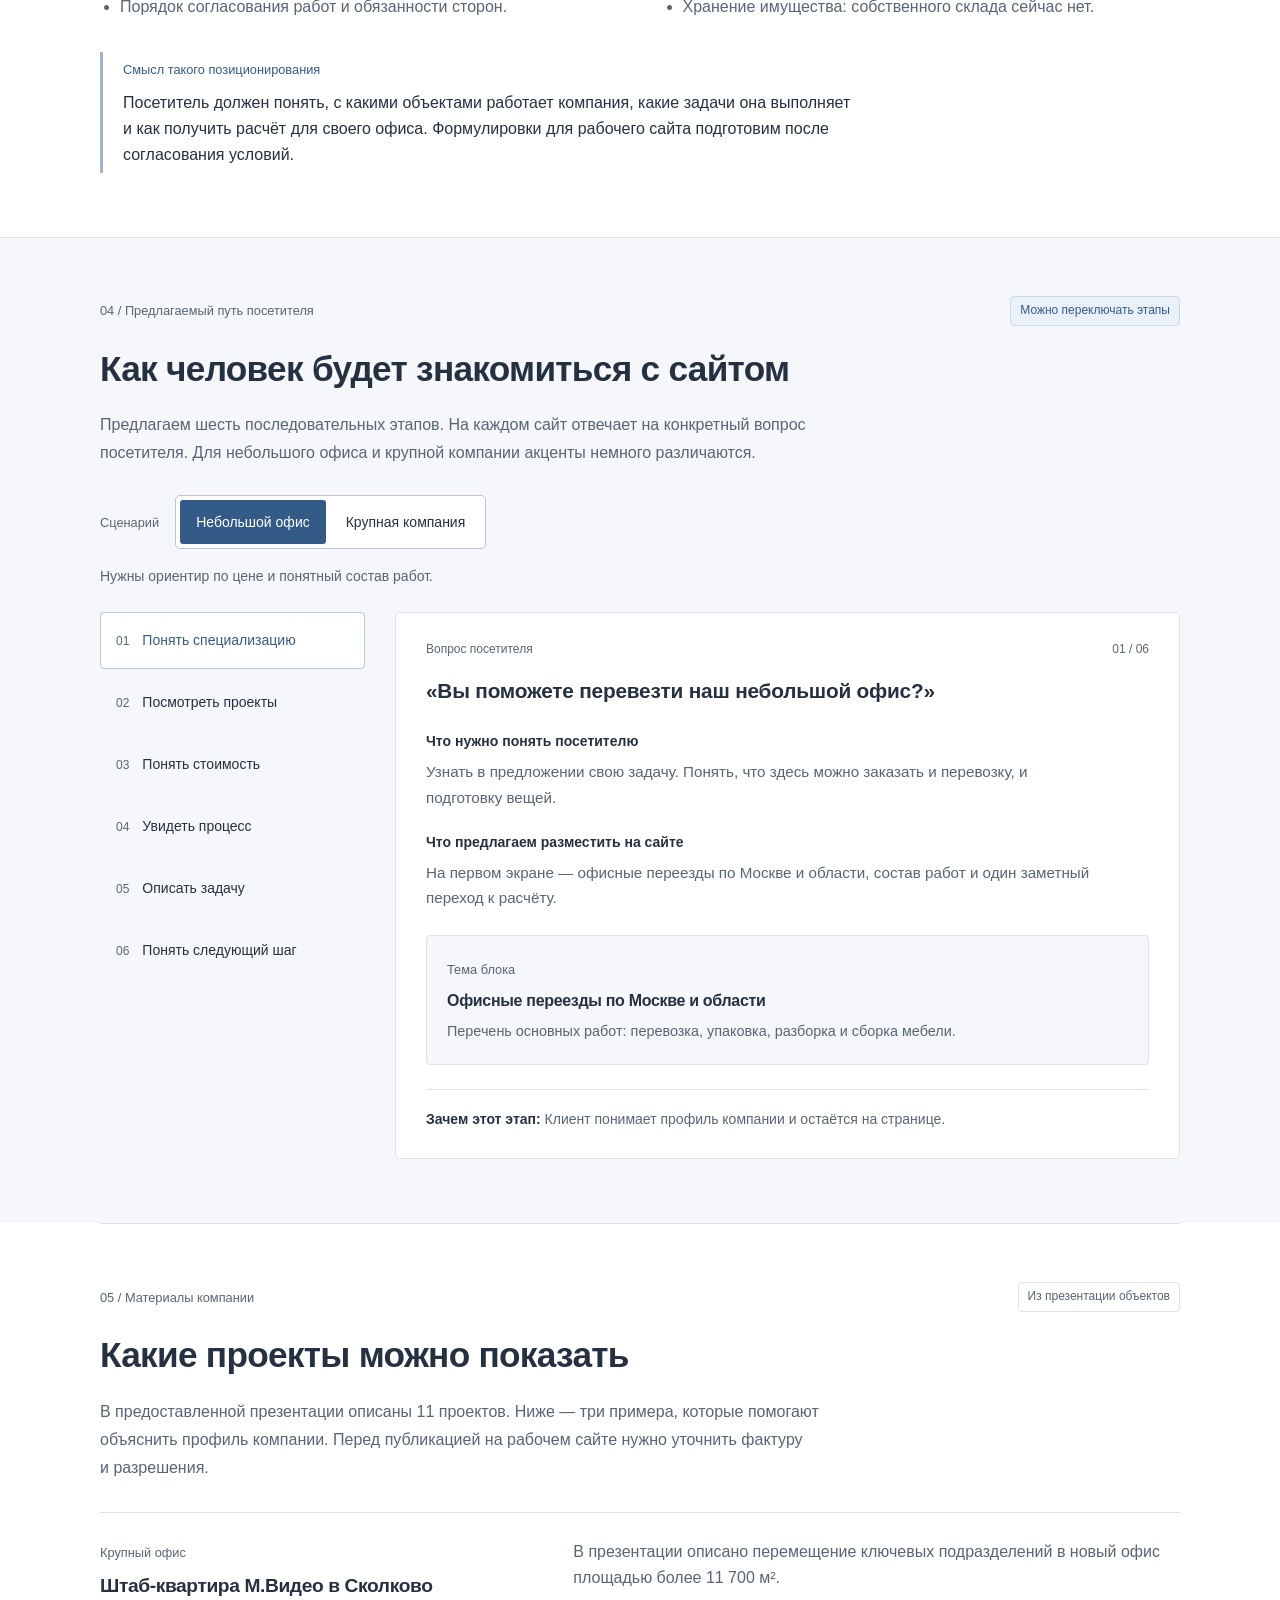
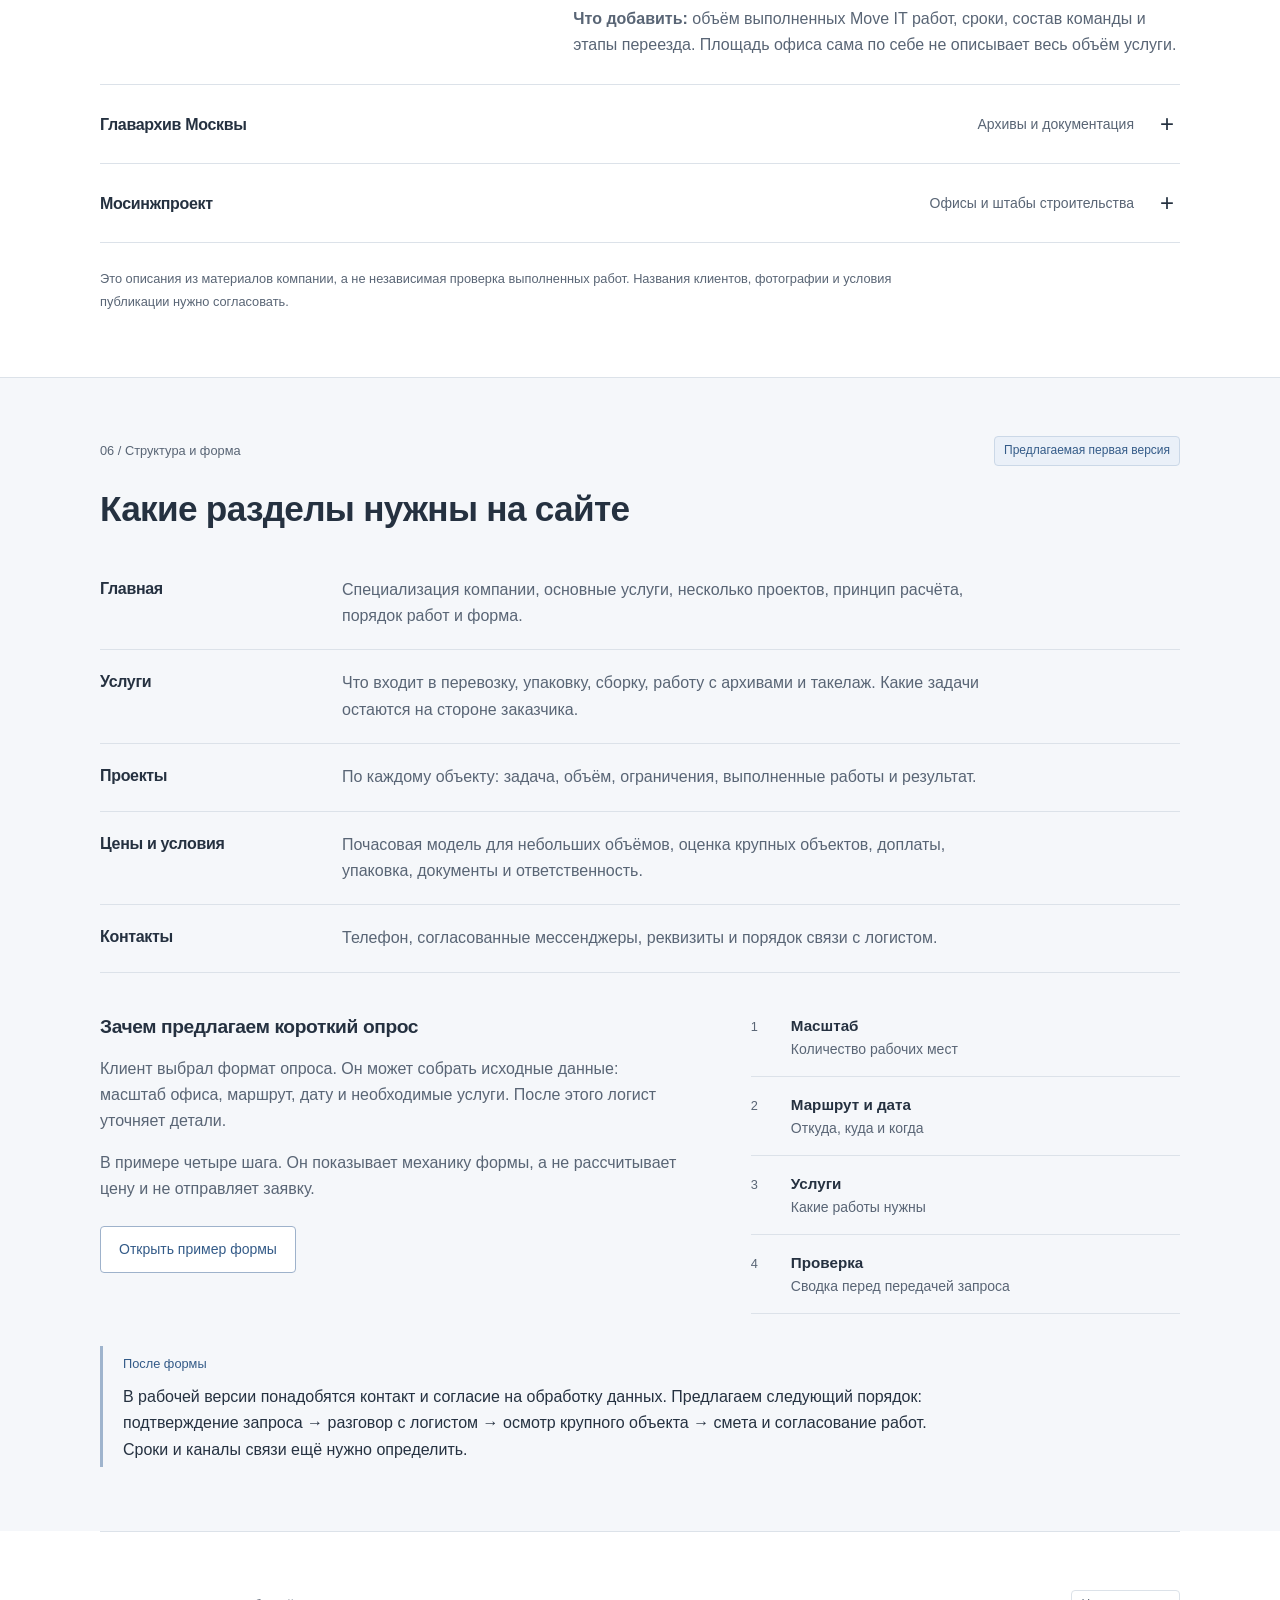
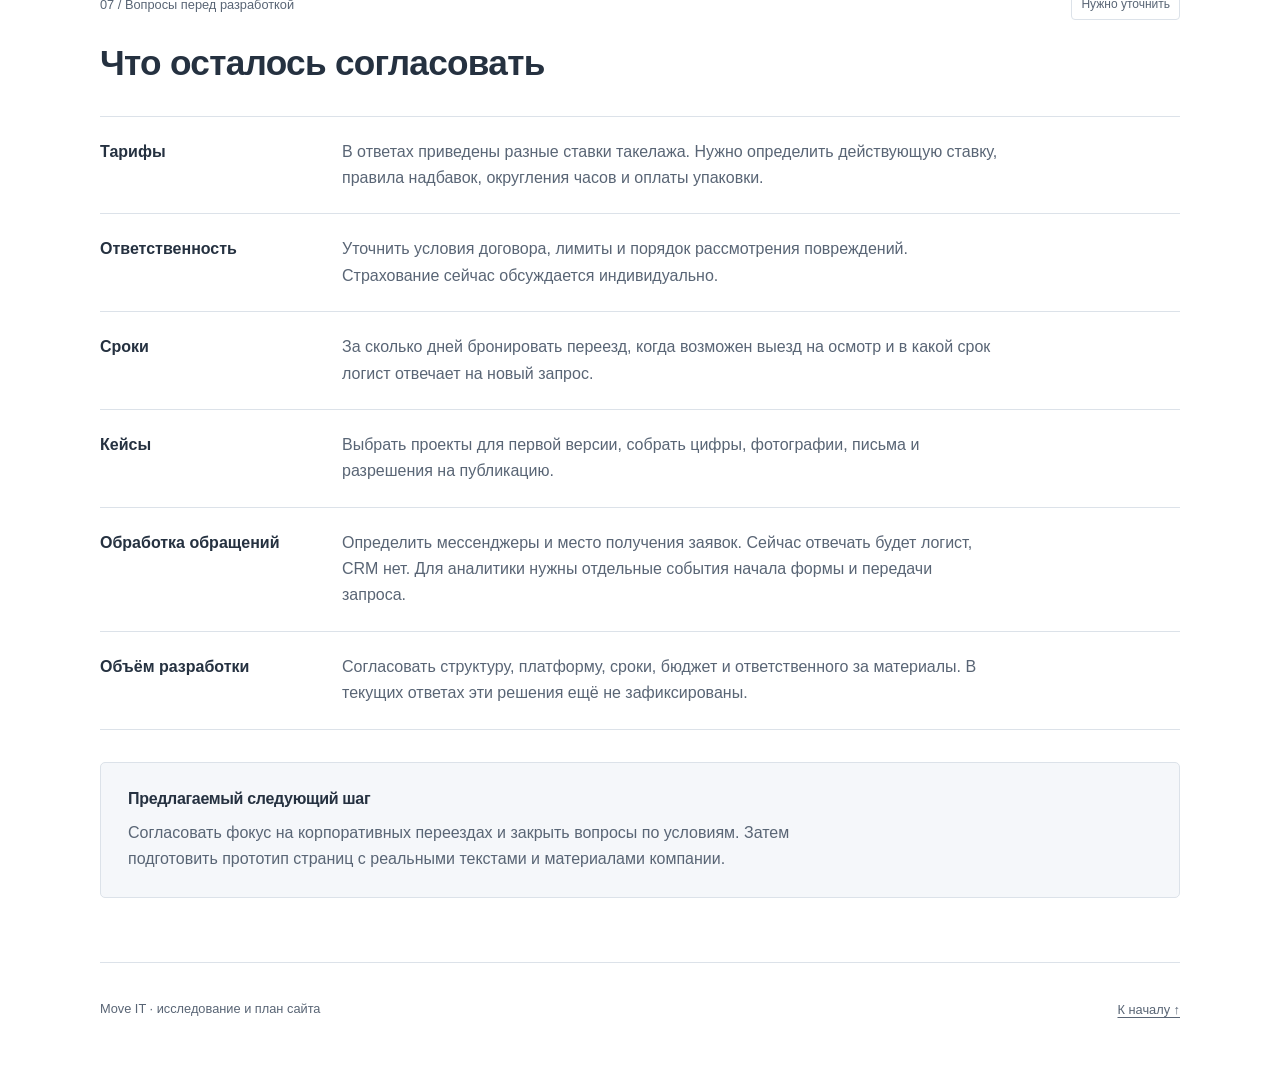
==== commit 13c96ea6: "Explain research and positioning in a neutral client presentation" ====
--- a/index.html
+++ b/index.html
@@ -3,110 +3,105 @@
 <head>
   <meta charset="utf-8">
   <meta name="viewport" content="width=device-width, initial-scale=1">
-  <meta name="theme-color" content="#17201c">
-  <meta name="description" content="Move IT: интерактивная концепция сайта офисных переездов. От первого знакомства до понятного запроса на расчёт.">
-  <title>Move IT — маршрут к заявке</title>
-  <link rel="icon" href="./favicon.svg" type="image/svg+xml">
-  <link rel="stylesheet" href="./styles.css">
-  <script src="./app.js" defer></script>
+  <meta name="theme-color" content="#f7f8fa">
+  <meta name="description" content="Рабочая презентация для Move IT: выводы исследования, факты о компании, предлагаемое позиционирование и структура будущего сайта.">
+  <title>Move IT — исследование и план сайта</title>
+  <link rel="icon" href="./favicon.svg?v=20261107-report" type="image/svg+xml">
+  <link rel="stylesheet" href="./styles.css?v=20261107-report">
+  <script src="./app.js?v=20261107-report" defer></script>
 </head>
 <body>
 <a href="#main" class="skip">К содержанию</a>
-<header class="header">
-  <a class="brand" href="#top" aria-label="Move IT — к началу">MOVE<span>IT</span><svg viewBox="0 0 32 32" aria-hidden="true"><path d="M5 25 25 5M8 5h17v17"/></svg></a>
-  <span class="header-caption">САЙТ, КОТОРЫЙ ВЕДЁТ К ЗАЯВКЕ</span>
-  <a href="#journey" class="header-link">Исследовать маршрут <span aria-hidden="true">↗</span></a>
-</header>
+<header class="header"><a class="brand" href="#top">Move IT<span> / проект сайта</span></a><span class="header-caption">Рабочая презентация · 7 ноября 2026</span></header>
+<nav class="contents" aria-label="Разделы презентации"><div class="wrap"><a href="#findings">О компании</a><a href="#research">Исследование</a><a href="#positioning">Позиционирование</a><a href="#journey">Путь посетителя</a><a href="#proof">Материалы</a><a href="#launch">Что уточнить</a></div></nav>
 <main id="main">
-<section class="hero wrap" id="top">
-  <div class="hero-copy">
-    <p class="eyebrow"><span class="live-dot"></span> КОНЦЕПЦИЯ САЙТА / НОЯБРЬ 2026</p>
-    <h1>Перевозим офис.<br>Снимаем<br><span class="serif">неопределённость.</span></h1>
-    <p class="lead">Как провести клиента от «нам предстоит переезд»<br class="desktop-br"> до «давайте обсудим наш объект».</p>
-    <a class="button primary" href="#journey">Пройти путь клиента <span aria-hidden="true">↗</span></a>
-    <div class="hero-foot"><span>01 — 06</span><span>Шесть шагов к осмысленной заявке.<br>Два сценария. Одна понятная логика.</span></div>
-  </div>
-  <div class="hero-art" aria-label="Схема: от офиса к новому месту, через понятный план и смету" role="img">
-    <div class="art-grid"></div>
-    <span class="art-label art-label-top">ОБЪЕКТ: ОФИСНЫЙ ПЕРЕЕЗД</span>
-    <svg class="office" viewBox="0 0 620 610" fill="none" aria-hidden="true">
-      <defs><pattern id="windows" width="42" height="46" patternUnits="userSpaceOnUse"><path d="M8 8h23v26H8z" fill="#c4dbcc" fill-opacity=".42"/></pattern></defs>
-      <path d="m65 420 238-137 250 144-239 137z" fill="#25372c" stroke="#45594b"/>
-      <path d="m65 420 249 144v24L65 444z" fill="#19251e" stroke="#45594b"/><path d="m314 564 239-137v24L314 588z" fill="#354837" stroke="#45594b"/>
-      <path d="m138 205 166-96 173 100-167 97z" fill="#e8efdf"/>
-      <path d="m138 205 172 101v212L138 418z" fill="#8da694"/>
-      <path d="m310 306 167-97v211l-167 98z" fill="#577761"/>
-      <path d="m138 205 172 101v212L138 418z" fill="url(#windows)"/>
-      <path d="m310 306 167-97v211l-167 98z" fill="url(#windows)"/>
-      <path d="m176 201 126-72 136 78-128 74z" fill="#263b2e" stroke="#577761"/>
-      <path d="m216 198 86-49 94 54-87 50z" fill="#c2f35b"/>
-      <path d="m216 198 93 55v16l-93-54z" fill="#91b748"/><path d="m309 253 87-50v16l-87 50z" fill="#668334"/>
-      <path d="m186 446 124 71 146-85" stroke="#c2f35b" stroke-width="3" stroke-dasharray="8 9"/>
-      <path d="m104 478 103 59M410 508l101-59" stroke="#698472" stroke-width="2"/>
-      <path d="m385 468 38-22 39 22-38 23z" fill="#c2f35b"/><path d="m385 468 39 23v42l-39-23z" fill="#a1cd47"/><path d="m424 491 38-23v42l-38 23z" fill="#739b33"/>
-      <path d="m90 358 26-15 27 15-27 16z" fill="#e8efdf"/><path d="m90 358 26 16v29l-26-15z" fill="#8da694"/><path d="m116 374 27-16v29l-27 16z" fill="#577761"/>
-      <path d="M79 326V228l41-24M498 300l41 25v84" stroke="#c2f35b" stroke-width="2"/>
-      <circle cx="79" cy="326" r="6" fill="#c2f35b"/><circle cx="539" cy="409" r="6" fill="#c2f35b"/>
-    </svg>
-    <div class="art-stamp"><span class="stamp-arrow">↗</span><span>ИЗ СЛОЖНОЙ ЗАДАЧИ<br>В ПОНЯТНЫЙ ПЛАН</span></div>
-    <div class="art-note"><span class="live-dot"></span> Люди · имущество · процессы</div>
-  </div>
-</section>
-<div class="ticker" aria-hidden="true"><div>НЕ ПРОСТО МАШИНА И ГРУЗЧИКИ <span>↗</span> ОРГАНИЗАЦИЯ ПЕРЕЕЗДА <span>↗</span> ПОНЯТНЫЙ ОБЪЁМ РАБОТ <span>↗</span> НЕ ПРОСТО МАШИНА И ГРУЗЧИКИ <span>↗</span></div></div>
-
-<section class="context wrap section" id="strategy">
-  <div class="section-top"><p class="eyebrow">01 / ТОЧКА ОТПРАВЛЕНИЯ</p><span class="marginal">Отталкиваемся от реального бизнеса</span></div>
-  <div class="context-grid"><h2>Клиент покупает<br>не переезд.<br><span class="serif">Контроль над ним.</span></h2><div class="context-text"><p>У офис-менеджера уже есть работа. Теперь к ней добавились мебель, архивы, сроки и десятки сотрудников.</p><p>Сайт должен быстро ответить на три вопроса: <strong>справитесь ли вы с нашим объёмом, как всё будет устроено и от чего зависит цена?</strong></p><div class="principle"><span>КЛЮЧЕВОЙ ПРИНЦИП</span><p>Сначала дать ясность.<br>Потом просить контакт.</p></div></div></div>
-  <div class="truth-strip"><div><span class="mini-label">ФОКУС</span><strong>Офисы и организации</strong><p>Реальный профиль компании</p></div><div><span class="mini-label">ДОКАЗАТЕЛЬСТВО</span><strong>Выполненные объекты</strong><p>Опыт вместо общих обещаний</p></div><div><span class="mini-label">СЛЕДУЮЩИЙ ШАГ</span><strong>Запрос на расчёт</strong><p>Крупный объект — после осмотра</p></div></div>
+<section class="intro wrap" id="top">
+  <p class="eyebrow">Результаты подготовки к разработке</p>
+  <h1>Что узнали о Move IT<br> и что предлагаем для сайта</h1>
+  <p class="lead">Собрали выводы из исследования рынка, ответов клиента и презентации выполненных объектов. Ниже — на чём предлагаем сосредоточиться, какие разделы нужны и что ещё предстоит согласовать.</p>
+  <div class="reading-note"><strong>Как читать эту презентацию</strong><p>Факты о компании взяты из ответов клиента. Выводы о рынке — из подготовленных исследований. Позиционирование, структура и путь посетителя — наши предложения для обсуждения.</p></div>
 </section>
 
-<section class="journey-section section" id="journey">
- <div class="wrap">
-  <div class="section-top"><p class="eyebrow">02 / ПУТЬ ПОЛЬЗОВАТЕЛЯ</p><span class="marginal">Нажимайте на станции маршрута</span></div>
-  <div class="journey-heading"><h2>Из интереса —<br><span class="serif">в предметный разговор.</span></h2><p>Каждый экран отвечает на следующий<br>вопрос клиента. Без лишних развилок.</p></div>
-  <div class="persona-row"><span class="mini-label">КТО ПРИШЁЛ НА САЙТ?</span><div class="segmented" role="group" aria-label="Сценарий клиента"><button type="button" data-persona="small" aria-pressed="true">Небольшой офис</button><button type="button" data-persona="large" aria-pressed="false">Крупная компания</button></div><p id="persona-note">Нужны ориентир по цене и понятный состав работ.</p></div>
-  <div class="explorer">
-   <div class="stations" role="tablist" aria-label="Этапы пути клиента" aria-orientation="vertical">
-    <button id="stage-tab-0" role="tab" aria-selected="true" aria-controls="stage-panel" data-stage="0"><span>01</span>Узнать себя<svg viewBox="0 0 24 24" aria-hidden="true"><path d="M5 12h14m-6-6 6 6-6 6"/></svg></button>
-    <button id="stage-tab-1" role="tab" aria-selected="false" aria-controls="stage-panel" data-stage="1" tabindex="-1"><span>02</span>Поверить опыту<svg viewBox="0 0 24 24" aria-hidden="true"><path d="M5 12h14m-6-6 6 6-6 6"/></svg></button>
-    <button id="stage-tab-2" role="tab" aria-selected="false" aria-controls="stage-panel" data-stage="2" tabindex="-1"><span>03</span>Понять стоимость<svg viewBox="0 0 24 24" aria-hidden="true"><path d="M5 12h14m-6-6 6 6-6 6"/></svg></button>
-    <button id="stage-tab-3" role="tab" aria-selected="false" aria-controls="stage-panel" data-stage="3" tabindex="-1"><span>04</span>Увидеть процесс<svg viewBox="0 0 24 24" aria-hidden="true"><path d="M5 12h14m-6-6 6 6-6 6"/></svg></button>
-    <button id="stage-tab-4" role="tab" aria-selected="false" aria-controls="stage-panel" data-stage="4" tabindex="-1"><span>05</span>Описать задачу<svg viewBox="0 0 24 24" aria-hidden="true"><path d="M5 12h14m-6-6 6 6-6 6"/></svg></button>
-    <button id="stage-tab-5" role="tab" aria-selected="false" aria-controls="stage-panel" data-stage="5" tabindex="-1"><span>06</span>Знать, что дальше<svg viewBox="0 0 24 24" aria-hidden="true"><path d="M5 12h14m-6-6 6 6-6 6"/></svg></button>
-   </div>
-   <div id="stage-panel" class="stage-panel" role="tabpanel" aria-labelledby="stage-tab-0" tabindex="0"></div>
-  </div>
-  <p class="explorer-caption"><span>↳</span> Это предлагаемая логика будущего сайта. Переключите масштаб компании, чтобы увидеть разницу в сценариях.</p>
- </div>
+<section class="wrap section" id="findings">
+  <div class="section-top"><p class="eyebrow">01 / Ответы клиента</p><span class="status">Подтверждено клиентом</span></div>
+  <h2>Что узнали о компании</h2>
+  <p class="section-intro">Главное уточнение после брифа: сейчас Move IT работает с организациями и специализируется на офисных переездах. Опыта организации переездов для частных клиентов пока нет.</p>
+  <dl class="fact-list">
+    <div><dt>Клиенты</dt><dd>Офисы, корпоративные заказчики и бюджетные учреждения. Обращения приходят через тендеры, рекомендации и повторные заказы.</dd></div>
+    <div><dt>Основная услуга</dt><dd>Офисный переезд под ключ: перевозка, погрузка, упаковка, маркировка, разборка и сборка мебели, работа с архивами, такелаж и уборка упаковочного мусора.</dd></div>
+    <div><dt>Расчёт стоимости</dt><dd>Небольшие объёмы — почасовая оплата с минимумом 4 часа. Крупные объекты — индивидуальный расчёт после выезда.</dd></div>
+    <div><dt>Ограничения</dt><dd>Своего склада нет. Сотрудники не отключают серверное оборудование и технику; электрика и сантехника в команде нет.</dd></div>
+    <div><dt>Материалы для сайта</dt><dd>Есть презентация крупных объектов, фотографии работ, видео переезда М.Видео и благодарственные письма. Нужно отобрать материалы и согласовать публикацию.</dd></div>
+  </dl>
+  <div class="conclusion"><span class="mini-label">Что это меняет</span><p>Первую версию сайта предлагаем посвятить офисным и корпоративным переездам. Квартирные и дачные переезды потребуют отдельного решения о развитии этих услуг.</p></div>
 </section>
 
-<section class="proof wrap section" id="proof">
- <div class="section-top"><p class="eyebrow">03 / АРГУМЕНТЫ, КОТОРЫМ ВЕРЯТ</p><span class="marginal">Материалы уже есть у компании</span></div>
- <div class="proof-head"><h2>Показываем работу.<br><span class="serif">Не список эпитетов.</span></h2><p>Вместо «быстро, качественно, надёжно» —<br>конкретный объект, задача и подход.</p></div>
- <div class="case-feature"><div class="case-large-number">11 700<span>м²</span></div><div class="case-copy"><span class="mini-label">ОБЪЕКТ ИЗ ПРЕЗЕНТАЦИИ КОМПАНИИ</span><h3>Штаб-квартира М.Видео<br>в Сколково</h3><p>Перемещение ключевых подразделений в новый офис площадью более 11 700 м².</p><div class="case-tags"><span>Крупный офис</span><span>Несколько подразделений</span></div></div><span class="case-index">КЕЙС / 01</span></div>
- <div class="case-list"><details><summary><span>02</span><h3>Главархив Москвы</h3><span class="case-type">Архивы и документация</span><span class="plus">+</span></summary><div class="case-detail"><p>В презентации описаны архивирование, сортировка, маркировка и перемещение документации, а также работа с архивами внутри филиалов.</p><p><strong>Как раскрыть на сайте:</strong> показать последовательность работ и реальные фотографии сотрудников. Дополнить объёмом и сроками проекта.</p></div></details><details><summary><span>03</span><h3>Мосинжпроект</h3><span class="case-type">Офисы и штабы строительства</span><span class="plus">+</span></summary><div class="case-detail"><p>В презентации — переезд сотрудников головных офисов и организация перебазировки штабов строительства.</p><p><strong>Как раскрыть на сайте:</strong> объяснить координацию подразделений и этапность. Добавить согласованные цифры и результат.</p></div></details></div>
- <p class="source-note">Источник: предоставленная презентация объектов Move IT. Перед публикацией кейсов на рабочем сайте согласуем названия, фотографии, цифры и разрешения клиентов.</p>
+<section class="section section-tint" id="research"><div class="wrap">
+  <div class="section-top"><p class="eyebrow">02 / Исследование рынка</p><span class="status">Материалы от 8–9 октября 2026</span></div>
+  <h2>Что показало исследование рынка</h2>
+  <p class="section-intro">Изучили российские и зарубежные сервисы переезда, их сайты и отзывы клиентов. Для нашего проекта полезны следующие наблюдения.</p>
+  <div class="research-list">
+    <article><span class="row-number">01</span><div><h3>Нужно объяснять состав цены</h3><p>В исследованных жалобах повторяется ситуация: первоначальная сумма отличается от итоговой. Поэтому на сайте важно объяснить модель расчёта, минимальный заказ, упаковку и возможные доплаты.</p></div></article>
+    <article><span class="row-number">02</span><div><h3>Клиенту важно понимать организацию работ</h3><p>В отзывах встречаются опоздания, отсутствие связи и неясность с ответственными. На сайте стоит описать порядок подготовки и переезда, а также роль логиста и бригадира.</p></div></article>
+    <article><span class="row-number">03</span><div><h3>Общие обещания мало объясняют</h3><p>Слова о качестве и бережности встречаются у многих компаний. Для Move IT полезнее показать, какие задачи уже выполнялись, как упаковывали имущество и как работали с архивами.</p></div></article>
+    <article><span class="row-number">04</span><div><h3>Форму нужно связать с оценкой объекта</h3><p>Для крупного офиса одного количества рабочих мест недостаточно. Короткая форма может начать обсуждение, после которого логист уточнит объём и согласует выезд.</p></div></article>
+  </div>
+  <p class="source-note">Основа — четыре исследования в папке проекта: рынок РФ, зарубежные примеры, отзывы и вопросы, разбор жалоб и похвалы. Выборки и способы сбора различаются; эти наблюдения не являются статистикой всего рынка. Данные относятся к датам исследования.</p>
+</div></section>
+
+<section class="wrap section" id="positioning">
+  <div class="section-top"><p class="eyebrow">03 / Направление сайта</p><span class="status proposed">Предлагаем для обсуждения</span></div>
+  <h2>Как предлагаем позиционировать сайт</h2>
+  <p class="position-statement">Move IT — компания по организации офисных и корпоративных переездов в Москве и Московской области.</p>
+  <p class="section-intro">В центре сайта — опыт работы с офисами и учреждениями, состав услуг и порядок организации переезда. Такой фокус соответствует текущим заказам и выбранной клиентом приоритетной услуге.</p>
+  <div class="position-columns"><div><h3>На чём строить содержание</h3><ul><li>Опыт выполненных корпоративных объектов.</li><li>Подготовка имущества: упаковка, маркировка, разборка и сборка.</li><li>Понятное объяснение расчёта и дополнительных расходов.</li><li>Порядок согласования работ и обязанности сторон.</li></ul></div><div><h3>Что пока требует подтверждения</h3><ul><li>Окончательная цена без изменений при любых условиях.</li><li>Переезд без простоя и гарантированный срок ответа.</li><li>Фиксированный лимит ответственности и включённая страховка.</li><li>Хранение имущества: собственного склада сейчас нет.</li></ul></div></div>
+  <div class="conclusion"><span class="mini-label">Смысл такого позиционирования</span><p>Посетитель должен понять, с какими объектами работает компания, какие задачи она выполняет и как получить расчёт для своего офиса. Формулировки для рабочего сайта подготовим после согласования условий.</p></div>
 </section>
 
-<section class="demo-section section" id="request">
- <div class="wrap demo-grid"><div><p class="eyebrow">04 / ЗАЯВКА БЕЗ ЛИШНИХ ВОПРОСОВ</p><h2>Не «оставьте номер».<br><span class="serif">Давайте о задаче.</span></h2><p class="demo-intro">Короткий опрос собирает контекст для логиста.<br>Клиент видит, что его переезд уже начинают понимать.</p><button class="button primary" type="button" data-open-quiz>Попробовать опрос <span aria-hidden="true">↗</span></button><p class="demo-disclaimer">Демонстрация · без контактов и отправки данных</p></div><div class="quiz-outline"><div class="quiz-outline-top"><span>ЗАПРОС НА РАСЧЁТ</span><span>4 ШАГА</span></div><ol><li><span>01</span><div><strong>Масштаб офиса</strong><p>Количество рабочих мест</p></div></li><li><span>02</span><div><strong>Маршрут и дата</strong><p>Откуда, куда, когда</p></div></li><li><span>03</span><div><strong>Состав работ</strong><p>Перевозка, упаковка, сборка, архивы</p></div></li><li><span>04</span><div><strong>Проверка запроса</strong><p>Понятный итог и следующий шаг</p></div></li></ol><div class="outline-note">В рабочей версии после сводки — контакт и согласие на обработку данных.</div></div></div>
+<section class="section section-tint" id="journey"><div class="wrap">
+  <div class="section-top"><p class="eyebrow">04 / Предлагаемый путь посетителя</p><span class="status proposed">Можно переключать этапы</span></div>
+  <h2>Как человек будет знакомиться с сайтом</h2>
+  <p class="section-intro">Предлагаем шесть последовательных этапов. На каждом сайт отвечает на конкретный вопрос посетителя. Для небольшого офиса и крупной компании акценты немного различаются.</p>
+  <div class="persona-row"><span class="mini-label">Сценарий</span><div class="segmented" role="group" aria-label="Сценарий клиента"><button type="button" data-persona="small" aria-pressed="true">Небольшой офис</button><button type="button" data-persona="large" aria-pressed="false">Крупная компания</button></div><p id="persona-note">Нужны ориентир по цене и понятный состав работ.</p></div>
+  <div class="explorer">
+    <div class="stations" role="tablist" aria-label="Этапы пути клиента" aria-orientation="vertical">
+      <button id="stage-tab-0" role="tab" aria-selected="true" aria-controls="stage-panel" data-stage="0"><span>01</span>Понять специализацию</button>
+      <button id="stage-tab-1" role="tab" aria-selected="false" aria-controls="stage-panel" data-stage="1" tabindex="-1"><span>02</span>Посмотреть проекты</button>
+      <button id="stage-tab-2" role="tab" aria-selected="false" aria-controls="stage-panel" data-stage="2" tabindex="-1"><span>03</span>Понять стоимость</button>
+      <button id="stage-tab-3" role="tab" aria-selected="false" aria-controls="stage-panel" data-stage="3" tabindex="-1"><span>04</span>Увидеть процесс</button>
+      <button id="stage-tab-4" role="tab" aria-selected="false" aria-controls="stage-panel" data-stage="4" tabindex="-1"><span>05</span>Описать задачу</button>
+      <button id="stage-tab-5" role="tab" aria-selected="false" aria-controls="stage-panel" data-stage="5" tabindex="-1"><span>06</span>Понять следующий шаг</button>
+    </div>
+    <div id="stage-panel" class="stage-panel" role="tabpanel" aria-labelledby="stage-tab-0" tabindex="0"></div>
+  </div>
+</div></section>
+
+<section class="wrap section" id="proof">
+  <div class="section-top"><p class="eyebrow">05 / Материалы компании</p><span class="status">Из презентации объектов</span></div>
+  <h2>Какие проекты можно показать</h2>
+  <p class="section-intro">В предоставленной презентации описаны 11 проектов. Ниже — три примера, которые помогают объяснить профиль компании. Перед публикацией на рабочем сайте нужно уточнить фактуру и разрешения.</p>
+  <div class="case-feature"><div class="case-heading"><span class="mini-label">Крупный офис</span><h3>Штаб-квартира М.Видео в Сколково</h3></div><div class="case-copy"><p>В презентации описано перемещение ключевых подразделений в новый офис площадью более 11 700 м².</p><p><strong>Что добавить:</strong> объём выполненных Move IT работ, сроки, состав команды и этапы переезда. Площадь офиса сама по себе не описывает весь объём услуги.</p></div></div>
+  <div class="case-list"><details><summary><h3>Главархив Москвы</h3><span class="case-type">Архивы и документация</span><span class="plus">+</span></summary><div class="case-detail"><p>В презентации описаны архивирование, сортировка, маркировка и перемещение документации, а также работа с архивами внутри филиалов.</p><p><strong>Для сайта:</strong> показать последовательность работ и реальные фотографии сотрудников. Уточнить объём и сроки проекта.</p></div></details><details><summary><h3>Мосинжпроект</h3><span class="case-type">Офисы и штабы строительства</span><span class="plus">+</span></summary><div class="case-detail"><p>В презентации — переезд сотрудников головных офисов и организация перебазировки штабов строительства.</p><p><strong>Для сайта:</strong> объяснить этапность и координацию подразделений. Дополнить согласованными цифрами и результатами.</p></div></details></div>
+  <p class="source-note">Это описания из материалов компании, а не независимая проверка выполненных работ. Названия клиентов, фотографии и условия публикации нужно согласовать.</p>
 </section>
 
-<section class="architecture wrap section" id="structure">
- <div class="section-top"><p class="eyebrow">05 / СТРУКТУРА БУДУЩЕГО САЙТА</p><span class="marginal">Главная страница — единый маршрут</span></div>
- <h2>Одна история.<br><span class="serif">Нужная глубина.</span></h2>
- <div class="page-map"><div class="map-main"><span class="mini-label">ГЛАВНАЯ</span><p>Задача → опыт → цена → процесс → заявка</p><span class="map-line"></span></div><div class="map-branches"><div><span>01</span><h3>Услуги</h3><p>Упаковка, сборка, архивы, такелаж. Состав и границы работ.</p></div><div><span>02</span><h3>Кейсы</h3><p>Объект, ограничения, план, выполненная работа и результат.</p></div><div><span>03</span><h3>Условия</h3><p>Модель расчёта, доплаты, документы и ответственность.</p></div></div></div>
- <div class="after-request"><span class="arrow-large">↗</span><div><h3>После заявки путь продолжается</h3><p>Предлагаем: подтверждение запроса → уточнение задачи логистом → осмотр крупного объекта → смета и согласование работ. Срок ответа и канал связи нужно закрепить с командой.</p></div></div>
-</section>
+<section class="section section-tint" id="structure"><div class="wrap">
+  <div class="section-top"><p class="eyebrow">06 / Структура и форма</p><span class="status proposed">Предлагаемая первая версия</span></div>
+  <h2>Какие разделы нужны на сайте</h2>
+  <div class="site-structure"><div><h3>Главная</h3><p>Специализация компании, основные услуги, несколько проектов, принцип расчёта, порядок работ и форма.</p></div><div><h3>Услуги</h3><p>Что входит в перевозку, упаковку, сборку, работу с архивами и такелаж. Какие задачи остаются на стороне заказчика.</p></div><div><h3>Проекты</h3><p>По каждому объекту: задача, объём, ограничения, выполненные работы и результат.</p></div><div><h3>Цены и условия</h3><p>Почасовая модель для небольших объёмов, оценка крупных объектов, доплаты, упаковка, документы и ответственность.</p></div><div><h3>Контакты</h3><p>Телефон, согласованные мессенджеры, реквизиты и порядок связи с логистом.</p></div></div>
+  <div class="form-explanation"><div><h3>Зачем предлагаем короткий опрос</h3><p>Клиент выбрал формат опроса. Он может собрать исходные данные: масштаб офиса, маршрут, дату и необходимые услуги. После этого логист уточняет детали.</p><p>В примере четыре шага. Он показывает механику формы, а не рассчитывает цену и не отправляет заявку.</p><button class="button" type="button" data-open-quiz>Открыть пример формы</button></div><ol class="form-steps"><li><strong>Масштаб</strong><span>Количество рабочих мест</span></li><li><strong>Маршрут и дата</strong><span>Откуда, куда и когда</span></li><li><strong>Услуги</strong><span>Какие работы нужны</span></li><li><strong>Проверка</strong><span>Сводка перед передачей запроса</span></li></ol></div>
+  <div class="conclusion"><span class="mini-label">После формы</span><p>В рабочей версии понадобятся контакт и согласие на обработку данных. Предлагаем следующий порядок: подтверждение запроса → разговор с логистом → осмотр крупного объекта → смета и согласование работ. Сроки и каналы связи ещё нужно определить.</p></div>
+</div></section>
 
-<section class="launch wrap section" id="launch">
- <div class="section-top"><p class="eyebrow">06 / ЧТО НУЖНО ДЛЯ ЗАПУСКА</p><span class="marginal">Из концепции в работающий сайт</span></div>
- <div class="launch-grid"><h2>Сильное обещание<br>начинается<br><span class="serif">с точных условий.</span></h2><div class="launch-checks"><div><span>01</span><div><h3>Свести тарифы</h3><p>Такелаж, надбавки, округление часов, упаковка и доставка. Без противоречий.</p></div></div><div><span>02</span><div><h3>Зафиксировать ответственность</h3><p>Договор, страхование и порядок рассмотрения повреждений.</p></div></div><div><span>03</span><div><h3>Подготовить доказательства</h3><p>3 подробных кейса, фотографии процесса, благодарственные письма.</p></div></div><div><span>04</span><div><h3>Настроить обработку заявок</h3><p>Куда приходит запрос, кто отвечает, какие события измеряем: начало опроса и запрос на расчёт.</p></div></div></div></div>
- <div class="closing"><span class="eyebrow">РЕЗУЛЬТАТ, К КОТОРОМУ ИДЁМ</span><p>Меньше «а как это будет?».<br>Больше <span class="serif">«обсудим наш переезд».</span></p><a class="button light" href="#journey">Вернуться к маршруту <span aria-hidden="true">↑</span></a></div>
+<section class="wrap section" id="launch">
+  <div class="section-top"><p class="eyebrow">07 / Вопросы перед разработкой</p><span class="status">Нужно уточнить</span></div>
+  <h2>Что осталось согласовать</h2>
+  <dl class="fact-list"><div><dt>Тарифы</dt><dd>В ответах приведены разные ставки такелажа. Нужно определить действующую ставку, правила надбавок, округления часов и оплаты упаковки.</dd></div><div><dt>Ответственность</dt><dd>Уточнить условия договора, лимиты и порядок рассмотрения повреждений. Страхование сейчас обсуждается индивидуально.</dd></div><div><dt>Сроки</dt><dd>За сколько дней бронировать переезд, когда возможен выезд на осмотр и в какой срок логист отвечает на новый запрос.</dd></div><div><dt>Кейсы</dt><dd>Выбрать проекты для первой версии, собрать цифры, фотографии, письма и разрешения на публикацию.</dd></div><div><dt>Обработка обращений</dt><dd>Определить мессенджеры и место получения заявок. Сейчас отвечать будет логист, CRM нет. Для аналитики нужны отдельные события начала формы и передачи запроса.</dd></div><div><dt>Объём разработки</dt><dd>Согласовать структуру, платформу, сроки, бюджет и ответственного за материалы. В текущих ответах эти решения ещё не зафиксированы.</dd></div></dl>
+  <div class="next-step"><h3>Предлагаемый следующий шаг</h3><p>Согласовать фокус на корпоративных переездах и закрыть вопросы по условиям. Затем подготовить прототип страниц с реальными текстами и материалами компании.</p></div>
 </section>
 </main>
-<footer class="wrap footer"><a class="brand" href="#top">MOVE<span>IT</span><span aria-hidden="true">↗</span></a><p>Концепция сайта корпоративных переездов.<br>Подготовлено на основе ответов клиента и материалов компании.</p><a href="#top">В начало ↑</a></footer>
-<dialog id="quiz-dialog" aria-labelledby="quiz-title"><div class="dialog-top"><span class="mini-label">ПРОТОТИП ЗАЯВКИ</span><button type="button" class="icon-button" id="close-quiz" aria-label="Закрыть опрос">×</button></div><div class="quiz-progress" aria-label="Прогресс опроса"><span></span><span></span><span></span><span></span></div><div id="quiz-content"></div><p class="quiz-safe">Это демонстрация. Данные никуда не отправляются.</p></dialog>
-<noscript><p class="noscript">Для интерактивной карты и опроса включите JavaScript. Остальные разделы презентации доступны без него.</p></noscript>
+<footer class="wrap footer"><p>Move IT · исследование и план сайта</p><a href="#top">К началу ↑</a></footer>
+<dialog id="quiz-dialog" aria-labelledby="quiz-title"><div class="dialog-top"><span class="mini-label">Пример формы будущего сайта</span><button type="button" class="icon-button" id="close-quiz" aria-label="Закрыть опрос">×</button></div><div class="quiz-progress" aria-label="Прогресс опроса"><span></span><span></span><span></span><span></span></div><div id="quiz-content"></div><p class="quiz-safe">Демонстрация. Данные никуда не отправляются.</p></dialog>
+<noscript><p class="noscript">Для переключения этапов и примера формы включите JavaScript. Остальные разделы доступны без него.</p></noscript>
 </body>
 </html>
--- a/styles.css
+++ b/styles.css
@@ -1,19 +1,226 @@
 @charset "UTF-8";
-:root{--ink:#17201c;--paper:#f4f4ec;--white:#fff;--lime:#c2f35b;--muted:#60685f;--line:#d6d9cf;--dark-line:#3b483f;--radius:4px;--ease:cubic-bezier(.2,.7,.3,1)}
-*{box-sizing:border-box}html{scroll-behavior:smooth;scroll-padding-top:100px}body{margin:0;background:var(--paper);color:var(--ink);font-family:Arial,Helvetica,sans-serif;font-size:16px;line-height:1.55}body:has(dialog[open]){overflow:hidden}button,input,select{font:inherit}button,a,input,select,summary{-webkit-tap-highlight-color:transparent}a{color:inherit;text-decoration:none}button,summary{cursor:pointer}button{color:inherit}button,a{touch-action:manipulation}button:focus-visible,a:focus-visible,summary:focus-visible,input:focus-visible,select:focus-visible,[tabindex]:focus-visible{outline:3px solid #518400;outline-offset:5px}h1,h2,h3,p{margin:0}h1,h2,h3{font-weight:500;line-height:1.08;letter-spacing:-.045em}h1{font-size:clamp(52px,5.4vw,88px)}h2{font-size:clamp(36px,4.25vw,62px)}h3{font-size:26px;letter-spacing:-.025em}strong{font-weight:600}.serif{font-family:Georgia,'Times New Roman',serif;font-weight:400;font-style:italic;letter-spacing:-.055em}.wrap{width:min(1320px,calc(100% - 104px));margin-inline:auto}.section{padding-block:108px}.eyebrow,.mini-label,.marginal{font-size:11px;letter-spacing:.11em;font-weight:600;line-height:1.5}.eyebrow{display:flex;gap:10px;align-items:center}.mini-label{letter-spacing:.09em}.marginal{text-transform:none;letter-spacing:0;font-size:12px;font-weight:400;color:var(--muted)}.live-dot{display:inline-block;width:7px;height:7px;background:var(--lime);border-radius:50%;flex-shrink:0}.section-top{display:flex;align-items:center;justify-content:space-between;gap:20px;margin-bottom:42px}.header{height:92px;display:flex;align-items:center;justify-content:space-between;gap:24px;padding-inline:52px;border-bottom:1px solid var(--line)}.brand{display:inline-flex;align-items:center;font-weight:800;font-size:27px;letter-spacing:-1.5px;line-height:1}.brand>span:first-child{color:#5e792f}.brand svg{width:22px;height:22px;margin-left:9px;stroke:currentColor;stroke-width:2;fill:none}.header-caption{font-size:10px;letter-spacing:.18em;margin-right:auto;margin-left:38px}.header-link{font-size:13px;display:flex;align-items:center;gap:32px;min-height:44px}.header-link span{font-size:23px}.skip{position:fixed;z-index:100;top:10px;left:10px;padding:12px 20px;background:var(--lime);transform:translateY(-200%)}.skip:focus{transform:translateY(0)}
-.hero{display:grid;grid-template-columns:1.12fr 1fr;gap:30px;min-height:710px;padding-block:58px 55px;align-items:center}.hero-copy>.eyebrow{margin-bottom:32px}.hero-copy>.eyebrow .live-dot{background:#6f893f}.hero h1{max-width:760px;position:relative;z-index:1}.hero h1 .serif{white-space:nowrap}.lead{color:var(--muted);font-size:17px;line-height:1.65;margin-top:28px}.button{border:0;min-height:54px;display:inline-flex;align-items:center;justify-content:space-between;gap:32px;padding:16px 24px;border-radius:var(--radius);font-size:14px;line-height:1.4;font-weight:600;transition:background .2s,transform .2s}.button span{font-size:23px;line-height:1}.button:hover{transform:translateY(-2px)}.button:active{transform:translateY(0)}.primary{background:var(--lime);color:var(--ink)}.primary:hover{background:#b1e24c}.hero .button{margin-top:30px}.hero-foot{display:flex;align-items:center;gap:22px;margin-top:40px;color:var(--muted);font-size:11px}.hero-foot>span:first-child{font-size:20px;font-weight:500;letter-spacing:-.07em;color:var(--ink);padding-right:22px;border-right:1px solid var(--line)}.hero-art{background:var(--ink);height:580px;position:relative;overflow:hidden;border-radius:4px;color:var(--paper)}.art-grid{position:absolute;inset:0;background-image:linear-gradient(#ffffff08 1px,transparent 1px),linear-gradient(90deg,#ffffff08 1px,transparent 1px);background-size:38px 38px}.art-label{position:absolute;top:28px;left:28px;font-size:9px;letter-spacing:.12em;color:#afbcac}.office{position:absolute;width:110%;left:-5%;top:18px}.art-stamp{position:absolute;right:24px;top:87px;display:flex;gap:10px;align-items:center;font-size:8px;letter-spacing:.08em;padding:11px 13px;background:var(--lime);color:var(--ink);transform:rotate(7deg);box-shadow:0 3px 0 #131b16}.stamp-arrow{font-size:25px}.art-note{position:absolute;bottom:26px;left:28px;display:flex;align-items:center;gap:10px;font-size:10px;letter-spacing:.03em}.ticker{height:58px;background:var(--lime);overflow:hidden;display:flex;align-items:center;border-block:1px solid var(--ink)}.ticker>div{white-space:nowrap;font-size:14px;letter-spacing:.03em;font-weight:600;word-spacing:3px}.ticker span{padding-inline:35px;font-size:23px;vertical-align:middle}
-.context-grid{display:grid;grid-template-columns:1.2fr 1fr;gap:70px}.context-text{max-width:480px;padding-top:5px}.context-text>p{font-size:18px;color:var(--muted);line-height:1.7}.context-text>p+p{margin-top:22px}.context-text strong{color:var(--ink)}.principle{margin-top:28px;border-left:3px solid var(--ink);padding-left:20px}.principle>span{font-size:9px;letter-spacing:.12em}.principle p{font-size:23px;line-height:1.3;margin-top:8px}.truth-strip{display:grid;grid-template-columns:repeat(3,1fr);border-top:1px solid var(--line);margin-top:58px;padding-top:26px;gap:40px}.truth-strip strong{display:block;font-size:18px;margin-top:10px}.truth-strip p{font-size:13px;color:var(--muted);margin-top:5px}.truth-strip .mini-label{color:var(--muted)}
-.journey-section{background:var(--ink);color:var(--paper)}.journey-section .marginal{color:#b3beaf}.journey-heading{display:flex;justify-content:space-between;align-items:flex-end;gap:36px}.journey-heading>p{font-size:14px;color:#b6c2b4;max-width:320px;padding-bottom:4px;line-height:1.7}.journey-heading h2 .serif{font-size:.91em}.persona-row{display:flex;gap:20px;align-items:center;flex-wrap:wrap;margin-top:46px;padding-bottom:28px;border-bottom:1px solid var(--dark-line)}.persona-row>.mini-label{color:#b6c2b4;font-size:10px}.segmented{display:inline-flex;border:1px solid #697463;border-radius:5px;padding:4px;gap:3px}.segmented button{border:0;background:transparent;color:var(--paper);font-size:12px;padding:12px 15px;min-height:44px;border-radius:3px;transition:background .2s,color .2s}.segmented [aria-pressed=true]{background:var(--lime);color:var(--ink)}#persona-note{font-size:12px;color:#b6c2b4;flex-basis:100%;margin-top:-4px}.explorer{display:grid;grid-template-columns:310px 1fr;gap:44px;padding-top:32px}.stations{display:flex;flex-direction:column;position:relative}.stations button{display:flex;align-items:center;text-align:left;gap:17px;min-height:74px;border:0;border-bottom:1px solid var(--dark-line);background:none;color:#b6c2b4;font-size:16px;padding:17px 16px;transition:background .2s,color .2s}.stations button>span{font-size:10px;font-family:Consolas,monospace}.stations button svg{width:21px;height:21px;margin-left:auto;stroke:currentColor;stroke-width:1.5;fill:none}.stations button[aria-selected=true]{color:var(--ink);background:var(--lime);border-radius:3px;border-color:transparent}.stations button:hover:not([aria-selected=true]){background:#25312a;color:var(--white)}.stage-panel{padding:3px 0;min-width:0}.stage-overline{display:flex;justify-content:space-between;color:#b6c2b4;font-size:10px;letter-spacing:.08em;margin-bottom:20px}.stage-question{font-family:Georgia,serif;font-size:33px;font-style:italic;line-height:1.2;letter-spacing:-.03em;max-width:600px;margin-bottom:24px}.stage-body{display:grid;grid-template-columns:1fr 1fr;gap:22px}.stage-explanation{font-size:14px;color:#c8d0c5}.stage-explanation .mini-label{color:var(--lime);display:block;margin-bottom:10px;font-size:9px}.stage-explanation>div+div{margin-top:22px}.screen-preview{background:var(--paper);border-radius:5px;color:var(--ink);overflow:hidden;align-self:start;box-shadow:0 12px 35px #0002}.screen-toolbar{display:flex;align-items:center;gap:4px;background:#e1e4da;padding:11px}.screen-toolbar>i{background:#9ba592;width:4px;height:4px;border-radius:50%}.screen-toolbar>span{font-size:8px;margin-left:auto;color:#5b6456}.screen-content{padding:22px 20px}.screen-logo{font-size:10px;letter-spacing:-.04em;font-weight:800}.screen-content h3{font-size:26px;margin-top:26px;line-height:1.08;letter-spacing:-.045em}.screen-content p{font-size:11px;line-height:1.6;color:#596353;margin-top:14px}.screen-chips{display:flex;gap:5px;flex-wrap:wrap;margin-top:17px}.screen-chips>span{font-size:8px;padding:5px 7px;border:1px solid #cbd1bf;border-radius:2px}.screen-cta{margin-top:23px;display:flex;align-items:center;justify-content:space-between;gap:10px;background:var(--lime);padding:10px 12px;font-size:10px;font-weight:600}.stage-outcome{margin-top:25px;padding-top:16px;border-top:1px solid var(--dark-line);display:flex;gap:14px;align-items:start;font-size:12px;color:#c8d0c5}.stage-outcome>span{color:var(--lime);font-size:20px;line-height:1}.stage-panel-inner{animation:fade-in .24s var(--ease)}@keyframes fade-in{from{opacity:.2;transform:translateY(7px)}to{opacity:1;transform:none}}.explorer-caption{margin-top:28px;font-size:11px;color:#b6c2b4}.explorer-caption>span{color:var(--lime);font-size:19px;margin-right:10px}
-.proof-head{display:flex;justify-content:space-between;align-items:flex-end;gap:40px}.proof-head>p{font-size:14px;color:var(--muted);line-height:1.7}.case-feature{position:relative;margin-top:45px;background:#e5e9dc;border-radius:4px;display:grid;grid-template-columns:1fr 1.2fr;gap:30px;padding:54px 40px}.case-large-number{font-size:clamp(65px,7.7vw,115px);font-weight:500;letter-spacing:-.075em;line-height:1.1;align-self:center}.case-large-number>span{font-size:28px;letter-spacing:-.05em;margin-left:10px}.case-copy .mini-label{font-size:9px;color:var(--muted)}.case-copy h3{font-size:34px;margin-top:18px}.case-copy>p{font-size:14px;color:var(--muted);max-width:400px;margin-top:16px}.case-tags{display:flex;flex-wrap:wrap;gap:7px;margin-top:25px}.case-tags span{font-size:10px;border:1px solid #bbc4af;border-radius:2px;padding:5px 9px}.case-index{position:absolute;top:20px;left:28px;font-size:9px;letter-spacing:.1em;color:var(--muted)}.case-list{margin-top:20px}.case-list details{border-bottom:1px solid var(--line)}.case-list summary{list-style:none;display:flex;align-items:center;gap:28px;padding:26px 0;min-height:90px}.case-list summary::-webkit-details-marker{display:none}.case-list summary>span:first-child{font-size:11px;color:var(--muted)}.case-list h3{font-size:24px}.case-type{margin-left:auto;font-size:12px;color:var(--muted)}.plus{font-size:25px;line-height:1;width:30px;text-align:center;transition:transform .2s}.case-list details[open] .plus{transform:rotate(45deg)}.case-detail{padding:0 58px 28px;max-width:850px;font-size:15px;color:var(--muted)}.case-detail p+p{margin-top:12px}.source-note{font-size:11px;color:var(--muted);max-width:790px;margin-top:20px;line-height:1.7}
-.demo-section{background:#e7ebdf;border-block:1px solid var(--line)}.demo-grid{display:grid;grid-template-columns:1.25fr 1fr;gap:90px;align-items:center}.demo-grid h2{margin-top:30px}.demo-intro{font-size:15px;margin-top:24px;color:var(--muted);line-height:1.8}.demo-grid .button{margin-top:30px;background:var(--ink);color:var(--paper)}.demo-grid .button:hover{background:#344333}.demo-disclaimer{font-size:11px;color:var(--muted);margin-top:14px}.quiz-outline{border:1px solid #c2cbb6;border-radius:5px;background:#f6f7f0;box-shadow:9px 9px 0 #d8dfce}.quiz-outline-top{display:flex;justify-content:space-between;padding:20px 24px;border-bottom:1px solid var(--line);font-size:9px;letter-spacing:.1em}.quiz-outline ol{list-style:none;padding:12px 24px;margin:0}.quiz-outline li{display:flex;align-items:center;gap:20px;padding:17px 0;border-bottom:1px solid var(--line)}.quiz-outline li:last-child{border-bottom:0}.quiz-outline li>span{border:1px solid #a5b493;width:32px;height:32px;border-radius:50%;display:grid;place-items:center;font-size:10px;flex-shrink:0}.quiz-outline strong{font-size:16px}.quiz-outline li p{font-size:12px;color:var(--muted);margin-top:3px}.outline-note{padding:15px 24px;background:#edf0e5;font-size:11px;color:var(--muted);border-radius:0 0 5px 5px}
-.architecture h2{margin-bottom:45px}.page-map{border:1px solid var(--line);border-radius:4px;overflow:hidden}.map-main{padding:28px 32px;background:var(--ink);color:var(--paper);display:flex;align-items:center;gap:40px;flex-wrap:wrap}.map-main>.mini-label{color:var(--lime)}.map-main p{font-size:20px;letter-spacing:-.03em}.map-branches{display:grid;grid-template-columns:repeat(3,1fr)}.map-branches>div{padding:28px 32px;border-right:1px solid var(--line)}.map-branches>div:last-child{border:0}.map-branches>div>span{font-size:10px;color:var(--muted)}.map-branches h3{font-size:23px;margin-top:12px}.map-branches p{font-size:14px;color:var(--muted);margin-top:13px;line-height:1.7}.after-request{display:flex;align-items:flex-start;gap:25px;margin-top:35px;padding:25px 0}.arrow-large{font-size:44px;line-height:1}.after-request h3{font-size:22px}.after-request p{font-size:14px;color:var(--muted);max-width:800px;margin-top:12px;line-height:1.8}.launch{border-top:1px solid var(--line)}.launch-grid{display:grid;grid-template-columns:1.15fr 1fr;gap:70px}.launch-checks>div{display:flex;gap:20px;padding:22px 0;border-bottom:1px solid var(--line)}.launch-checks>div:first-child{padding-top:0}.launch-checks>div>span{font-size:10px;color:var(--muted);padding-top:5px}.launch-checks h3{font-size:21px}.launch-checks p{font-size:14px;color:var(--muted);line-height:1.7;margin-top:9px}.closing{margin-top:95px;padding:55px;background:var(--lime);border-radius:5px}.closing>p{font-size:clamp(32px,3.8vw,55px);letter-spacing:-.045em;line-height:1.15;margin-top:22px}.light{background:var(--paper);margin-top:30px}.footer{display:flex;align-items:center;gap:36px;border-top:1px solid var(--line);padding-block:30px 38px}.footer .brand>span:last-child{margin-left:9px;font-weight:400;color:var(--ink)}.footer p{font-size:10px;color:var(--muted);margin-left:auto}.footer>a:last-child{font-size:12px;padding:12px 0}
-dialog{width:min(620px,calc(100% - 32px));max-height:calc(100dvh - 36px);border:0;border-radius:8px;background:var(--paper);color:var(--ink);padding:28px 32px 22px;box-shadow:0 24px 100px #0005;overflow:auto}dialog::backdrop{background:#101c17bd;backdrop-filter:blur(5px)}.dialog-top{display:flex;justify-content:space-between;align-items:center}.icon-button{width:44px;height:44px;border:1px solid var(--line);background:transparent;border-radius:50%;font-size:27px;line-height:1}.icon-button:hover{background:#e7ebdd}.quiz-progress{display:flex;gap:7px;margin-block:20px 32px}.quiz-progress>span{height:3px;background:var(--line);flex:1}.quiz-progress>span.filled{background:#57792c}.quiz-step-label{font-size:11px;color:var(--muted);margin-bottom:12px}.quiz-title{font-size:34px;line-height:1.15;letter-spacing:-.035em}.quiz-description{font-size:14px;color:var(--muted);margin-top:14px;line-height:1.65}.quiz-fields{margin-top:25px}.quiz-fields label:not(.choice){display:block;font-size:13px;font-weight:600;margin-bottom:6px}.quiz-fields input:not([type=checkbox]):not([type=radio]),.quiz-fields select{width:100%;background:var(--white);color:var(--ink);border:1px solid #aeb7a4;border-radius:4px;padding:12px 14px;min-height:48px;font-size:16px}.field+.field{margin-top:18px}.field-hint{font-size:11px;color:var(--muted);margin-top:5px}.choice{display:flex;align-items:center;gap:12px;border:1px solid #c9d1be;border-radius:4px;padding:12px 15px;min-height:54px;margin-top:9px;font-size:14px;cursor:pointer;background:var(--white)}.choice:has(input:checked){border-color:#678739;background:#e9f1d8}.choice input{accent-color:#426b1b;width:18px;height:18px;flex-shrink:0;margin:0}.quiz-fields fieldset{padding:0;border:0;margin:0}.quiz-fields legend{font-size:13px;font-weight:600;margin-bottom:6px}.quiz-actions{display:flex;justify-content:space-between;gap:12px;margin-top:30px}.quiz-actions .button{min-width:130px}.secondary{background:#e1e6d8;color:var(--ink)}.quiz-safe{border-top:1px solid var(--line);padding-top:15px;margin-top:24px;font-size:11px;color:var(--muted)}.summary-list{margin-top:25px;border-top:1px solid var(--line)}.summary-list>div{padding-block:14px;border-bottom:1px solid var(--line)}.summary-list dt{font-size:10px;letter-spacing:.07em;color:var(--muted);text-transform:uppercase}.summary-list dd{margin:5px 0 0;font-size:15px;overflow-wrap:anywhere}.summary-next{background:#e6edda;padding:18px;border-radius:4px;margin-top:22px;font-size:13px;line-height:1.7}.summary-next strong{display:block;margin-bottom:6px}.noscript{padding:24px;text-align:center;background:var(--lime)}
-.mobile-screen-title{display:none}
-@media(max-width:900px){.mobile-screen-title{display:block;font-size:18px;line-height:1.35;font-weight:600;margin-bottom:20px;color:var(--paper)}}
-@media(min-width:1600px){.hero-art{height:630px}.hero{min-height:780px}}
-@media(max-width:1200px){.wrap{width:calc(100% - 64px)}.header{padding-inline:32px}.hero{gap:20px}.hero-art{height:520px}.office{width:122%;left:-11%;top:25px}.hero h1{font-size:6vw}.header-caption{margin-left:10px;font-size:9px}.hero h1 .serif{white-space:normal}.explorer{grid-template-columns:260px 1fr;gap:30px}.stage-body{gap:20px}.stage-question{font-size:30px}.stage-explanation{font-size:13px}.screen-content{padding:18px 15px}.screen-content h3{font-size:23px}.context-grid,.launch-grid{gap:40px}.demo-grid{gap:50px}}
-@media(max-width:900px){.header-caption{display:none}.hero{min-height:0;padding-block:45px;grid-template-columns:1.15fr 1fr}.hero-art{height:450px}.office{top:45px}.art-stamp{top:65px;right:15px;font-size:7px}.art-label{font-size:7px;left:18px;top:20px}.art-note{left:18px;font-size:8px;bottom:20px}.hero-copy>.eyebrow{font-size:9px;margin-bottom:24px}.hero h1{font-size:6vw}.lead{font-size:14px}.desktop-br{display:none}.hero-foot{font-size:9px;gap:12px}.section{padding-block:76px}.journey-heading,.proof-head{display:block}.journey-heading>p,.proof-head>p{margin-top:23px}.explorer{grid-template-columns:220px 1fr;gap:25px}.stations button{font-size:14px;gap:10px;padding-inline:10px;min-height:66px}.stage-body{grid-template-columns:1fr}.screen-preview{display:none}.stage-explanation{font-size:15px}.stage-question{font-size:29px}.context-text>p{font-size:16px}.truth-strip{gap:25px}.truth-strip strong{font-size:16px}.case-feature{padding:50px 28px 35px;gap:20px}.case-copy h3{font-size:28px}.case-large-number{font-size:8vw}.case-large-number>span{font-size:23px}.demo-grid{gap:35px;grid-template-columns:1fr 1fr}.quiz-outline-top{padding:17px}.quiz-outline ol{padding-inline:17px}.quiz-outline strong{font-size:14px}.quiz-outline li>span{width:28px;height:28px}.quiz-outline li{gap:12px}.case-type{font-size:10px}.case-list h3{font-size:21px}.map-main{gap:15px}.map-main p{font-size:18px}.map-branches>div{padding:22px}.launch-grid{grid-template-columns:1fr 1fr;gap:30px}.closing{margin-top:65px;padding:40px}.footer{gap:20px}}
-@media(max-width:640px){html{scroll-padding-top:25px}.wrap{width:calc(100% - 40px)}.header{height:74px;padding-inline:20px;gap:15px}.brand{font-size:24px}.brand svg{width:19px;height:19px}.header-link{font-size:11px;gap:12px}.header-link>span{font-size:20px}.hero{grid-template-columns:1fr;padding-block:35px 28px;gap:30px}.hero h1{font-size:clamp(45px,9.2vw,60px);letter-spacing:-.055em}.hero h1 .serif{white-space:nowrap;font-size:.95em}.hero-copy>.eyebrow{font-size:8px;margin-bottom:25px}.lead{font-size:15px;margin-top:22px;max-width:330px}.hero .button{margin-top:25px}.hero-foot{margin-top:27px;font-size:10px}.hero-art{height:360px}.office{width:100%;height:100%;left:0;top:0}.art-label{font-size:8px;left:20px}.art-stamp{top:65px;right:30px;font-size:7px}.art-note{left:20px;bottom:18px;font-size:9px}.ticker{height:48px}.ticker>div{font-size:11px}.ticker span{padding-inline:22px}.section{padding-block:60px}.section-top{margin-bottom:29px}.section-top .marginal{display:none}.eyebrow{font-size:9px}h2{font-size:36px}.context-grid{grid-template-columns:1fr;gap:28px}.context-text>p{font-size:16px}.principle p{font-size:22px}.truth-strip{grid-template-columns:1fr;gap:0;margin-top:32px;padding-top:0}.truth-strip>div{display:grid;grid-template-columns:120px 1fr;gap:4px 15px;padding:19px 0;border-bottom:1px solid var(--line)}.truth-strip .mini-label{font-size:8px;padding-top:4px;grid-row:1/3}.truth-strip strong{font-size:16px;margin:0}.truth-strip p{font-size:12px;margin:0}.journey-heading h2{font-size:35px}.journey-heading>p{font-size:14px;margin-top:20px}.journey-heading>p br{display:none}.persona-row{margin-top:28px;gap:12px}.persona-row>.mini-label{width:100%;font-size:9px}.segmented{width:100%}.segmented button{flex:1;padding:12px 8px;font-size:12px}#persona-note{margin-top:0;font-size:11px}.explorer{display:flex;flex-direction:column;gap:26px;padding-top:22px}.stations{display:grid;grid-template-columns:1fr 1fr;gap:5px}.stations button{font-size:11px;gap:8px;padding:12px 10px;min-height:53px;line-height:1.35;border:1px solid var(--dark-line);border-radius:3px}.stations button svg{display:none}.stations button>span{font-size:9px}.stage-question{font-size:30px;min-height:72px;margin-bottom:20px}.stage-overline{font-size:9px}.stage-body{grid-template-columns:1fr}.stage-explanation{font-size:14px}.stage-explanation>div+div{margin-top:18px}.stage-outcome{margin-top:22px;font-size:12px}.explorer-caption{font-size:10px;line-height:1.7}.proof-head>p{font-size:14px;margin-top:20px}.case-feature{grid-template-columns:1fr;padding:45px 24px 30px;margin-top:30px;gap:20px}.case-index{left:24px;top:18px}.case-large-number{font-size:87px}.case-large-number>span{font-size:25px}.case-copy h3{font-size:29px;margin-top:12px}.case-copy>p{font-size:14px}.case-tags{margin-top:18px}.case-list summary{gap:14px;padding:22px 0;min-height:76px}.case-list h3{font-size:20px}.case-type{display:none}.case-list .plus{margin-left:auto;flex-shrink:0}.case-detail{padding:0 0 22px 29px;font-size:14px}.source-note{font-size:10px}.demo-grid{grid-template-columns:1fr;gap:35px}.demo-grid h2{margin-top:25px}.demo-intro{font-size:14px;margin-top:22px}.quiz-outline{margin-right:8px}.quiz-outline strong{font-size:16px}.quiz-outline ol{padding:8px 22px}.quiz-outline-top{padding:18px 22px}.quiz-outline li{gap:18px}.quiz-outline li>span{width:32px;height:32px}.outline-note{padding:16px 22px}.architecture h2{margin-bottom:30px}.map-main{padding:24px;gap:14px}.map-main>.mini-label{font-size:10px}.map-main p{font-size:19px;line-height:1.6}.map-branches{grid-template-columns:1fr}.map-branches>div{border-right:0;border-bottom:1px solid var(--line);padding:22px 24px}.map-branches h3{font-size:24px;margin-top:8px}.map-branches p{font-size:14px;margin-top:10px}.after-request{gap:17px;margin-top:20px}.arrow-large{font-size:34px}.after-request h3{font-size:21px;line-height:1.2}.after-request p{font-size:14px;line-height:1.7}.launch-grid{grid-template-columns:1fr;gap:32px}.launch-checks h3{font-size:21px}.launch-checks p{font-size:14px}.closing{padding:30px 23px;margin-top:45px}.closing>.eyebrow{font-size:8px}.closing>p{font-size:33px}.closing>.button{font-size:12px;padding:14px 17px;gap:16px}.footer{flex-wrap:wrap;padding-block:28px;gap:22px}.footer p{order:3;flex-basis:100%;margin:0;font-size:10px}.footer>a:last-child{margin-left:auto}.button{font-size:13px;min-height:52px}.dialog-top .mini-label{font-size:10px}dialog{padding:22px 20px 18px}.quiz-progress{margin-block:18px 25px}.quiz-title{font-size:29px}.quiz-actions .button{min-width:110px;padding:14px 18px}.quiz-description{font-size:13px}.choice{font-size:13px}.quiz-safe{font-size:10px}}
-@media(max-width:640px){.hero{grid-template-columns:minmax(0,1fr)}.hero-copy{min-width:0}.hero h1 .serif{font-size:.85em}}
-@media(prefers-reduced-motion:reduce){html{scroll-behavior:auto}*,*::before,*::after{animation:none!important;transition:none!important}}
-@media print{.header-link,.button,.hero-art,.ticker,.segmented,dialog,.footer>a:last-child{display:none!important}.wrap{width:100%}.section,.hero{padding:24px 0;min-height:auto}.hero,.context-grid,.demo-grid,.launch-grid{display:block}h1{font-size:40px}h2{font-size:30px}.journey-section{background:white;color:black}.journey-section *{color:black!important}.explorer{display:block}.stations{display:none}.stage-panel{min-height:0}.screen-preview{display:none}.closing{margin-top:25px}.section{break-inside:avoid}.context-text{margin-top:20px}.source-note{font-size:10px}}
+:root {
+  --ink: #253140;
+  --muted: #596575;
+  --paper: #ffffff;
+  --tint: #f5f7fa;
+  --line: #dce2e9;
+  --accent: #345b88;
+  --accent-soft: #eaf0f8;
+}
+* { box-sizing: border-box; }
+html { scroll-behavior: smooth; scroll-padding-top: 80px; }
+body { margin: 0; color: var(--ink); background: var(--paper); font: 1rem/1.65 Arial, Helvetica, sans-serif; }
+body:has(dialog[open]) { overflow: hidden; }
+button, input, select { font: inherit; }
+a { color: inherit; text-underline-offset: .2em; }
+button, a { touch-action: manipulation; }
+button, summary { cursor: pointer; }
+button { color: inherit; }
+h1, h2, h3, p { margin: 0; }
+h1, h2, h3 { font-family: inherit; font-style: normal; letter-spacing: -.02em; font-weight: 600; text-wrap: balance; }
+h1 { font-size: clamp(2rem, 3.8vw, 3.1rem); line-height: 1.25; max-width: 880px; }
+h2 { font-size: clamp(1.65rem, 2.8vw, 2.2rem); line-height: 1.3; }
+h3 { font-size: 1.1rem; line-height: 1.45; }
+p { text-wrap: pretty; }
+button:focus-visible, a:focus-visible, summary:focus-visible, input:focus-visible, [tabindex]:focus-visible { outline: 3px solid var(--accent); outline-offset: 4px; }
+.wrap { width: min(1080px, calc(100% - 80px)); margin-inline: auto; }
+.header { display: flex; justify-content: space-between; gap: 24px; align-items: center; padding: 25px max(40px, calc((100vw - 1080px)/2)); border-bottom: 1px solid var(--line); }
+.brand { text-decoration: none; font-size: 1.25rem; font-weight: 700; white-space: nowrap; }
+.brand span { color: var(--muted); font-weight: 400; font-size: .875rem; margin-left: 6px; }
+.header-caption { font-size: .8rem; color: var(--muted); }
+.contents { position: sticky; top: 0; z-index: 5; background: #fffffff5; border-bottom: 1px solid var(--line); }
+.contents .wrap { display: flex; flex-wrap: wrap; column-gap: 28px; }
+.contents a { min-height: 50px; display: inline-flex; align-items: center; font-size: .8rem; text-decoration: none; color: var(--muted); }
+.contents a:hover { color: var(--accent); text-decoration: underline; }
+.skip { position: fixed; z-index: 20; top: 10px; left: 10px; background: var(--accent-soft); padding: 12px 20px; transform: translateY(-200%); }
+.skip:focus { transform: none; }
+.intro { padding-block: 64px 56px; }
+.eyebrow, .mini-label { font-size: .8rem; color: var(--muted); line-height: 1.5; font-weight: 400; letter-spacing: 0; }
+.intro .eyebrow { margin-bottom: 18px; }
+.lead { font-size: 1.1rem; line-height: 1.75; color: var(--muted); max-width: 760px; margin-top: 25px; }
+.reading-note { margin-top: 35px; background: var(--tint); border: 1px solid var(--line); border-radius: 5px; padding: 22px 26px; max-width: 850px; }
+.reading-note strong { font-size: .9rem; font-weight: 600; }
+.reading-note p { font-size: .9rem; color: var(--muted); margin-top: 6px; max-width: 75ch; }
+.section { padding-block: 58px 64px; border-top: 1px solid var(--line); }
+.section-tint { background: var(--tint); }
+.section-top { display: flex; justify-content: space-between; align-items: center; flex-wrap: wrap; gap: 12px; margin-bottom: 20px; }
+.status { display: inline-block; font-size: .75rem; color: var(--muted); border: 1px solid var(--line); border-radius: 4px; padding: 4px 9px; background: var(--paper); }
+.status.proposed { color: var(--accent); background: var(--accent-soft); border-color: #cbd8e7; }
+.section-intro { max-width: 780px; font-size: 1rem; line-height: 1.75; color: var(--muted); margin-top: 20px; }
+.fact-list { margin: 30px 0 0; border-top: 1px solid var(--line); }
+.fact-list > div { display: grid; grid-template-columns: 210px 1fr; gap: 32px; padding-block: 22px; border-bottom: 1px solid var(--line); }
+.fact-list dt { font-weight: 600; line-height: 1.6; }
+.fact-list dd { margin: 0; color: var(--muted); max-width: 74ch; }
+.conclusion { border-left: 3px solid #9fb4cd; margin-top: 32px; padding: 4px 0 4px 20px; max-width: 850px; }
+.conclusion .mini-label { color: var(--accent); font-size: .8rem; }
+.conclusion p { margin-top: 7px; font-size: 1rem; }
+.research-list { margin-top: 30px; }
+.research-list article { display: flex; gap: 24px; padding: 23px 0; border-top: 1px solid var(--line); }
+.row-number { font-size: .8rem; color: var(--muted); padding-top: 4px; flex: 0 0 26px; font-variant-numeric: tabular-nums; }
+.research-list article p { max-width: 76ch; color: var(--muted); margin-top: 9px; }
+.source-note { font-size: .8rem; line-height: 1.75; color: var(--muted); max-width: 850px; margin-top: 25px; }
+.position-statement { margin-top: 25px; padding: 25px 28px; border: 1px solid #cbd8e7; border-radius: 5px; background: var(--accent-soft); font-size: 1.25rem; line-height: 1.65; max-width: 900px; }
+.position-columns { display: grid; grid-template-columns: 1fr 1fr; gap: 45px; margin-top: 30px; }
+.position-columns ul { margin: 15px 0 0; padding-left: 20px; color: var(--muted); }
+.position-columns li { margin-top: 10px; }
+.persona-row { display: flex; flex-wrap: wrap; align-items: center; gap: 16px; margin-block: 28px 24px; }
+.segmented { display: inline-flex; gap: 4px; border: 1px solid #b8c5d4; padding: 4px; border-radius: 5px; background: var(--paper); }
+.segmented button { min-height: 44px; font-size: .875rem; border: 0; border-radius: 3px; background: transparent; padding: 10px 16px; }
+.segmented button[aria-pressed=true] { color: #fff; background: var(--accent); }
+#persona-note { flex-basis: 100%; font-size: .875rem; color: var(--muted); }
+.explorer { display: grid; grid-template-columns: 265px 1fr; gap: 30px; align-items: start; }
+.stations { display: flex; flex-direction: column; gap: 5px; }
+.stations button { display: flex; align-items: center; text-align: left; gap: 13px; min-height: 57px; padding: 14px 15px; border: 1px solid transparent; border-radius: 4px; font-size: .875rem; line-height: 1.5; background: transparent; }
+.stations button > span { color: var(--muted); font-size: .75rem; font-variant-numeric: tabular-nums; }
+.stations button[aria-selected=true] { background: var(--paper); color: var(--accent); border-color: #b8c9de; }
+.stations button:hover:not([aria-selected=true]) { background: #e9edf3; }
+.stage-panel { background: var(--paper); border: 1px solid var(--line); border-radius: 5px; padding: 27px 30px; min-width: 0; }
+.stage-overline { display: flex; justify-content: space-between; gap: 18px; color: var(--muted); font-size: .75rem; margin-bottom: 15px; }
+.stage-question { font-size: 1.3rem; line-height: 1.5; font-style: normal; letter-spacing: -.01em; margin-bottom: 25px; }
+.stage-explanation > div + div { margin-top: 22px; }
+.stage-explanation .mini-label { font-weight: 600; color: var(--ink); display: block; margin-bottom: 7px; font-size: .875rem; }
+.stage-explanation p { color: var(--muted); font-size: .95rem; }
+.block-example { margin-top: 25px; background: var(--tint); border-radius: 4px; border: 1px solid var(--line); padding: 20px; }
+.block-example h3 { font-size: 1rem; margin-top: 7px; }
+.block-example p { font-size: .9rem; color: var(--muted); margin-top: 8px; }
+.stage-outcome { border-top: 1px solid var(--line); margin-top: 24px; padding-top: 18px; font-size: .875rem; color: var(--muted); }
+.stage-outcome strong { font-weight: 600; color: var(--ink); }
+.case-feature { display: grid; grid-template-columns: 1fr 1.4fr; gap: 40px; border-block: 1px solid var(--line); margin-top: 30px; padding-block: 26px; }
+.case-heading h3 { font-size: 1.2rem; margin-top: 7px; }
+.case-copy { color: var(--muted); }
+.case-copy p + p { margin-top: 14px; }
+.case-list details { border-bottom: 1px solid var(--line); }
+.case-list summary { display: flex; align-items: center; gap: 20px; min-height: 78px; padding-block: 20px; list-style: none; }
+.case-list summary::-webkit-details-marker { display: none; }
+.case-list h3 { font-size: 1rem; }
+.case-type { margin-left: auto; color: var(--muted); font-size: .875rem; }
+.plus { font-size: 1.5rem; line-height: 1; width: 26px; flex-shrink: 0; text-align: center; }
+.case-list details[open] .plus { transform: rotate(45deg); }
+.case-detail { color: var(--muted); max-width: 800px; padding-bottom: 25px; }
+.case-detail p + p { margin-top: 12px; }
+.site-structure { margin-top: 25px; }
+.site-structure > div { display: grid; grid-template-columns: 210px 1fr; gap: 32px; border-bottom: 1px solid var(--line); padding-block: 20px; }
+.site-structure h3 { font-size: 1rem; }
+.site-structure p { color: var(--muted); max-width: 74ch; }
+.form-explanation { margin-top: 40px; display: grid; grid-template-columns: 1.4fr 1fr; gap: 50px; align-items: start; }
+.form-explanation h3 { font-size: 1.2rem; }
+.form-explanation p { color: var(--muted); margin-top: 15px; }
+.form-steps { margin: 0; padding: 0; list-style: none; counter-reset: steps; }
+.form-steps li { counter-increment: steps; display: grid; grid-template-columns: 25px 1fr; column-gap: 15px; border-bottom: 1px solid var(--line); padding: 15px 0; }
+.form-steps li:first-child { padding-top: 0; }
+.form-steps li::before { content: counter(steps); grid-row: 1/3; color: var(--muted); font-size: .8rem; margin-top: 3px; }
+.form-steps strong { font-size: .95rem; font-weight: 600; }
+.form-steps span { font-size: .875rem; color: var(--muted); }
+.button { display: inline-flex; justify-content: center; align-items: center; min-height: 46px; border: 1px solid #9eb2cb; border-radius: 4px; background: var(--paper); color: var(--accent); padding: 11px 18px; font-size: .875rem; text-decoration: none; }
+.button:hover { background: var(--accent-soft); }
+.form-explanation .button { margin-top: 23px; }
+.next-step { margin-top: 32px; padding: 24px 27px; background: var(--tint); border: 1px solid var(--line); border-radius: 5px; }
+.next-step h3 { font-size: 1rem; }
+.next-step p { max-width: 76ch; color: var(--muted); margin-top: 10px; }
+.footer { border-top: 1px solid var(--line); padding-block: 25px 35px; display: flex; justify-content: space-between; gap: 24px; font-size: .8rem; color: var(--muted); }
+.footer a { min-height: 44px; display: flex; align-items: center; }
+.footer p { padding-top: 10px; }
+dialog { width: min(620px, calc(100% - 32px)); max-height: calc(100dvh - 36px); border: 1px solid var(--line); border-radius: 7px; background: var(--paper); color: var(--ink); padding: 25px 30px 20px; box-shadow: 0 20px 70px #172b4530; overflow: auto; }
+dialog::backdrop { background: #25314080; }
+.dialog-top { display: flex; justify-content: space-between; align-items: center; gap: 15px; }
+.icon-button { min-width: 44px; min-height: 44px; border: 1px solid var(--line); background: var(--paper); border-radius: 4px; font-size: 1.5rem; }
+.icon-button:hover { background: var(--tint); }
+.quiz-progress { display: flex; gap: 7px; margin-block: 20px 28px; }
+.quiz-progress > span { height: 3px; background: var(--line); flex: 1; }
+.quiz-progress > span.filled { background: var(--accent); }
+.quiz-step-label { font-size: .8rem; color: var(--muted); margin-bottom: 10px; }
+.quiz-title { font-size: 1.65rem; line-height: 1.35; }
+.quiz-description { font-size: .9rem; color: var(--muted); margin-top: 13px; }
+.quiz-fields { margin-top: 24px; }
+.quiz-fields label:not(.choice) { display: block; font-size: .875rem; font-weight: 600; margin-bottom: 6px; }
+.quiz-fields input:not([type=checkbox]):not([type=radio]) { width: 100%; min-height: 48px; background: var(--paper); color: var(--ink); border: 1px solid #a5b3c4; border-radius: 4px; padding: 11px 13px; font-size: 1rem; }
+.field + .field { margin-top: 18px; }
+.field-hint { font-size: .8rem; color: var(--muted); margin-top: 7px; }
+.choice { display: flex; align-items: center; gap: 12px; border: 1px solid #c6d0dc; border-radius: 4px; padding: 12px 14px; min-height: 54px; margin-top: 9px; font-size: .9rem; cursor: pointer; }
+.choice:has(input:checked) { border-color: var(--accent); background: var(--accent-soft); }
+.choice input { accent-color: var(--accent); width: 18px; height: 18px; flex-shrink: 0; margin: 0; }
+.quiz-fields fieldset { padding: 0; border: 0; margin: 0; }
+.quiz-fields legend { font-size: .875rem; font-weight: 600; margin-bottom: 6px; }
+.quiz-actions { display: flex; justify-content: space-between; gap: 12px; margin-top: 28px; }
+.quiz-actions .button { min-width: 115px; }
+.quiz-actions .primary { background: var(--accent); color: white; border-color: var(--accent); }
+.quiz-actions .primary:hover { background: #25466c; }
+.quiz-safe { border-top: 1px solid var(--line); padding-top: 14px; margin-top: 24px; font-size: .8rem; color: var(--muted); }
+.summary-list { margin-top: 24px; border-top: 1px solid var(--line); }
+.summary-list > div { padding-block: 13px; border-bottom: 1px solid var(--line); }
+.summary-list dt { font-size: .8rem; color: var(--muted); }
+.summary-list dd { margin: 5px 0 0; font-size: .95rem; overflow-wrap: anywhere; }
+.summary-next { background: var(--tint); padding: 18px; border-radius: 4px; margin-top: 20px; font-size: .875rem; }
+.summary-next strong { display: block; margin-bottom: 6px; }
+.noscript { padding: 24px; background: var(--accent-soft); text-align: center; }
+@media (max-width: 900px) {
+  .wrap { width: calc(100% - 48px); }
+  .header { padding-inline: 24px; }
+  .contents .wrap { column-gap: 22px; }
+  .fact-list > div, .site-structure > div { grid-template-columns: 170px 1fr; gap: 25px; }
+  .position-columns { gap: 30px; }
+  .explorer { grid-template-columns: 225px 1fr; gap: 20px; }
+  .stage-panel { padding: 23px; }
+  .stations button { font-size: .8rem; padding-inline: 10px; gap: 10px; }
+  .case-feature { gap: 30px; }
+  .form-explanation { gap: 35px; }
+}
+@media (max-width: 640px) {
+  html { scroll-padding-top: 120px; }
+  .wrap { width: calc(100% - 40px); }
+  .header { padding: 18px 20px; flex-wrap: wrap; gap: 6px; }
+  .brand { font-size: 1.1rem; }
+  .brand span { font-size: .8rem; }
+  .header-caption { font-size: .75rem; }
+  .contents .wrap { display: grid; grid-template-columns: repeat(3, minmax(0, 1fr)); gap: 0 12px; }
+  .contents a { min-height: 44px; font-size: .7rem; }
+  .intro { padding-block: 36px 40px; }
+  h1 { font-size: 2rem; line-height: 1.3; }
+  h1 br { display: none; }
+  .lead { font-size: 1rem; margin-top: 20px; }
+  .reading-note { padding: 18px 20px; margin-top: 25px; }
+  .reading-note p { font-size: .875rem; }
+  .section { padding-block: 40px 44px; }
+  .section-top { align-items: flex-start; gap: 8px; margin-bottom: 18px; }
+  .eyebrow, .status { font-size: .75rem; }
+  h2 { font-size: 1.65rem; }
+  .fact-list > div { grid-template-columns: 1fr; gap: 8px; padding-block: 19px; }
+  .conclusion { padding-left: 16px; margin-top: 25px; }
+  .research-list article { gap: 15px; padding-block: 21px; }
+  .row-number { flex-basis: 19px; }
+  .research-list h3 { font-size: 1rem; }
+  .research-list p { font-size: .95rem; }
+  .position-statement { padding: 20px; font-size: 1.1rem; }
+  .position-columns { grid-template-columns: 1fr; gap: 25px; }
+  .position-columns h3 { font-size: 1.05rem; }
+  .position-columns ul { margin-top: 12px; }
+  .persona-row { gap: 12px; margin-block: 25px 20px; }
+  .persona-row > .mini-label { flex-basis: 100%; }
+  .segmented { width: 100%; }
+  .segmented button { flex: 1; padding: 10px 8px; font-size: .8rem; }
+  .explorer { grid-template-columns: minmax(0, 1fr); gap: 20px; }
+  .stations { display: grid; grid-template-columns: minmax(0, 1fr) minmax(0, 1fr); gap: 5px; }
+  .stations button { font-size: .75rem; gap: 8px; min-height: 61px; padding: 10px; border-color: var(--line); }
+  .stations button > span { font-size: .7rem; }
+  .stage-panel { padding: 20px; }
+  .stage-overline { font-size: .7rem; gap: 12px; }
+  .stage-question { font-size: 1.15rem; margin-bottom: 20px; }
+  .stage-explanation p { font-size: .95rem; }
+  .block-example { padding: 16px; }
+  .case-feature { grid-template-columns: 1fr; gap: 18px; padding-block: 24px; }
+  .case-heading h3 { font-size: 1.1rem; }
+  .case-type { display: none; }
+  .case-list .plus { margin-left: auto; }
+  .site-structure > div { grid-template-columns: 1fr; gap: 8px; padding-block: 19px; }
+  .form-explanation { grid-template-columns: 1fr; gap: 28px; margin-top: 30px; }
+  .form-explanation h3 { font-size: 1.1rem; }
+  .next-step { padding: 20px; }
+  .footer { font-size: .75rem; gap: 18px; }
+  dialog { padding: 20px; }
+  .dialog-top .mini-label { font-size: .75rem; }
+  .quiz-title { font-size: 1.5rem; }
+  .quiz-actions .button { min-width: 100px; padding-inline: 14px; }
+}
+@media (prefers-reduced-motion: reduce) { html { scroll-behavior: auto; } *, *::before, *::after { animation: none !important; transition: none !important; } }
+@media print { .contents, .button, dialog, .skip { display: none !important; } .wrap { width: 100%; } .section, .intro { padding-block: 25px; } .header { padding-inline: 0; } .section-tint { background: white; } .explorer { display: block; } .stations { display: none; } .stage-panel { border: 0; padding: 0; } h1 { font-size: 2rem; } h2 { font-size: 1.6rem; } }
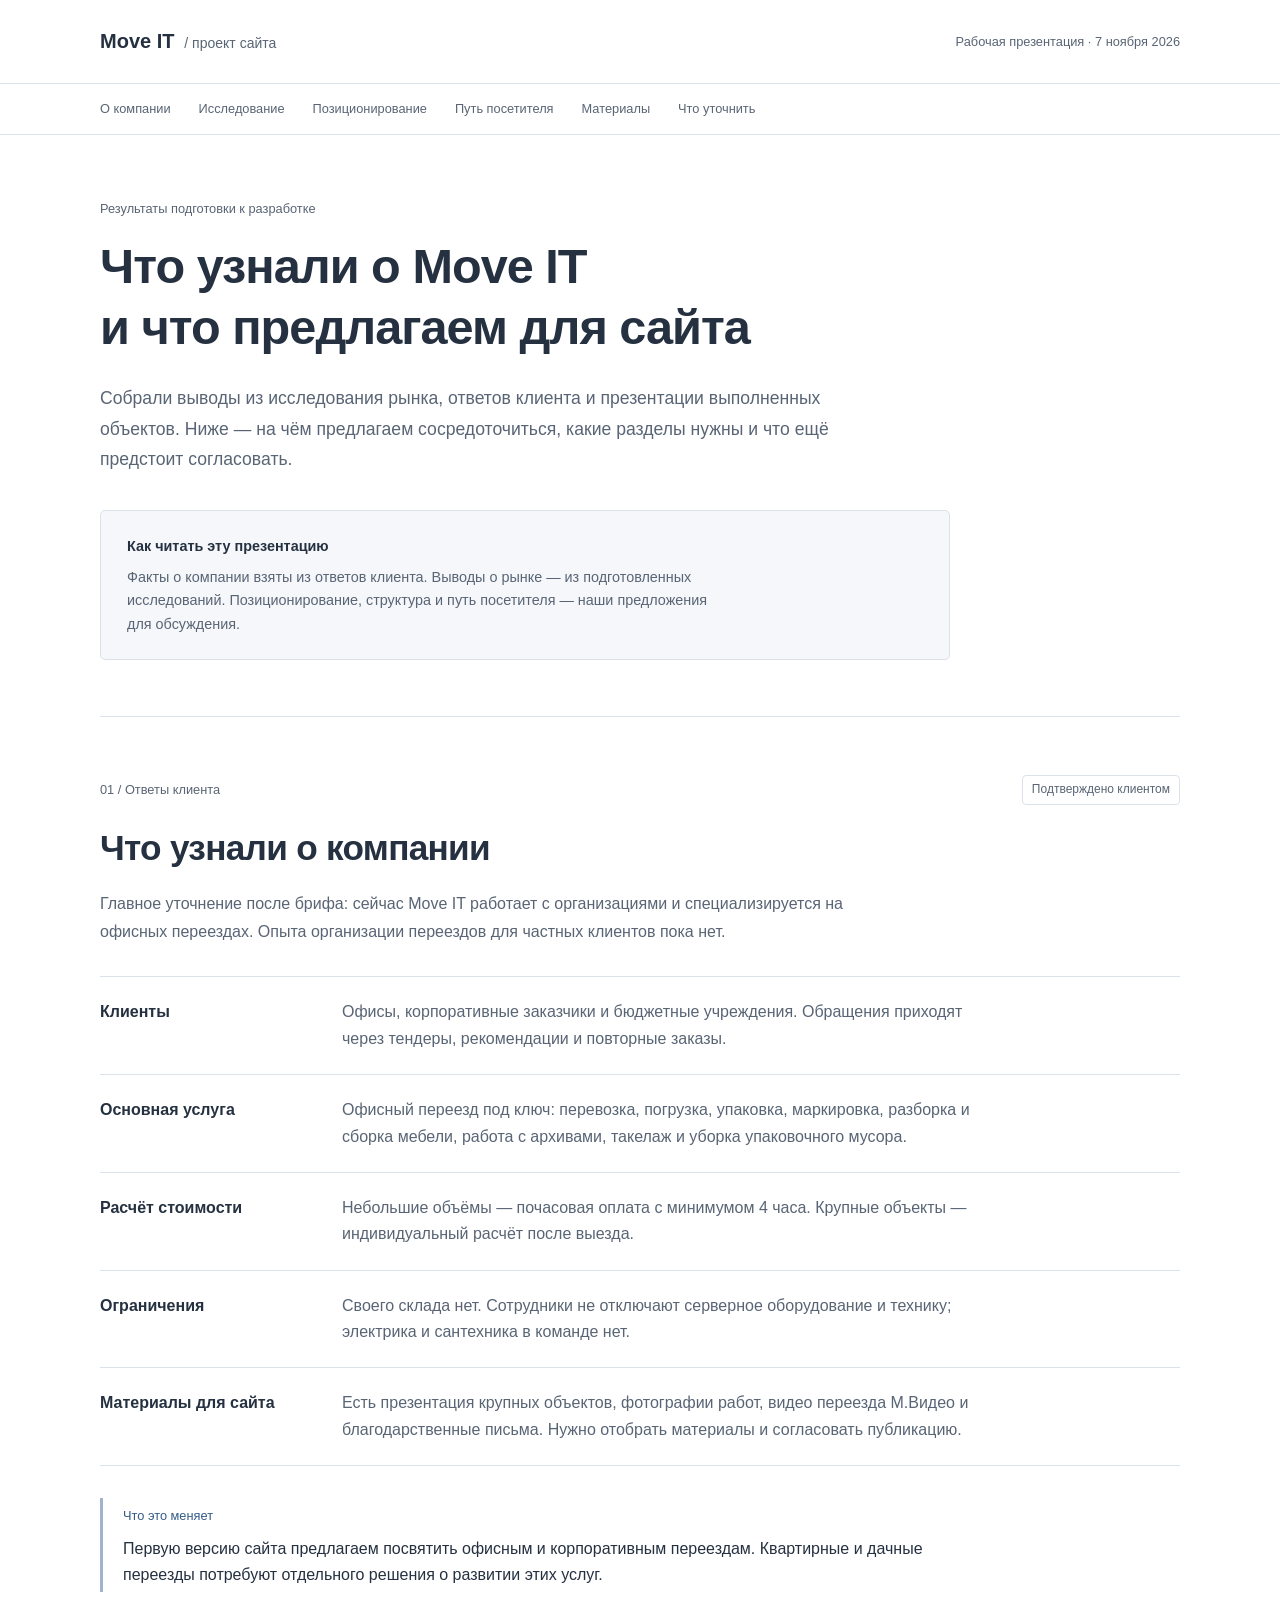
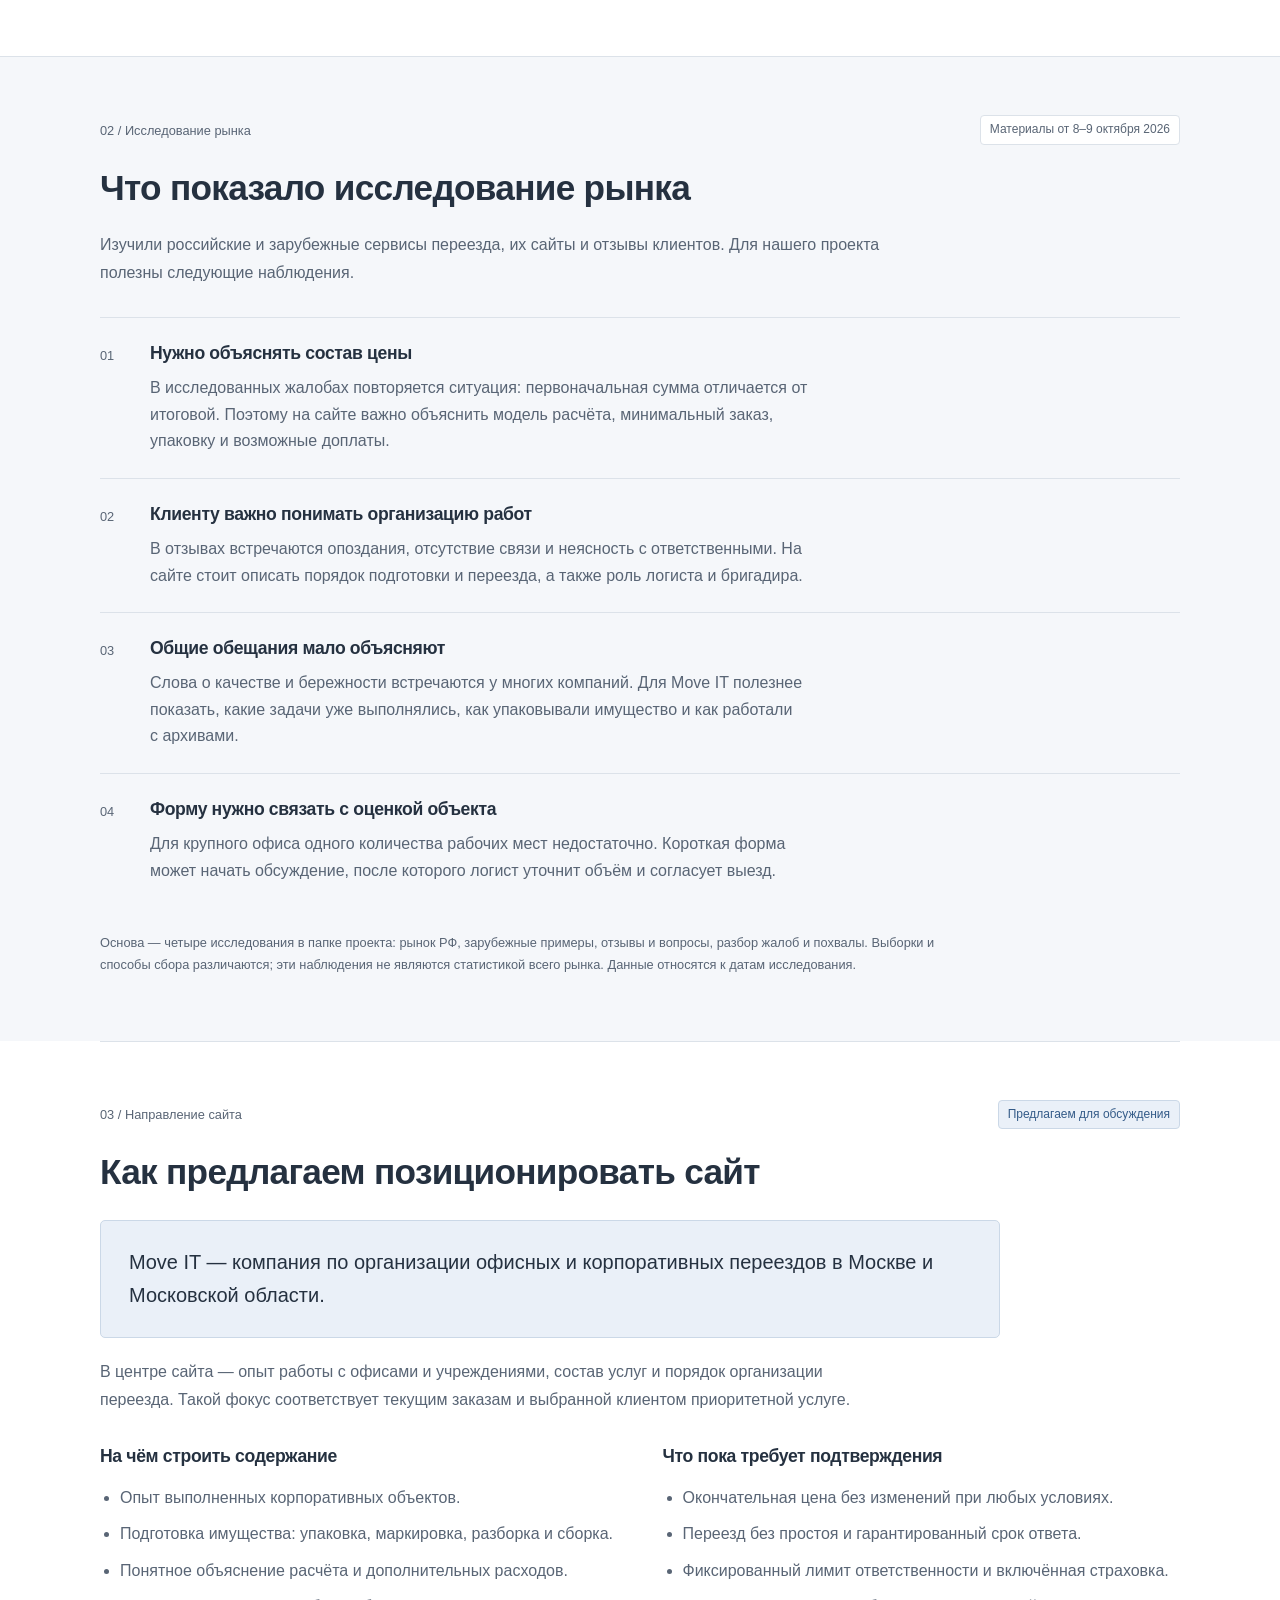
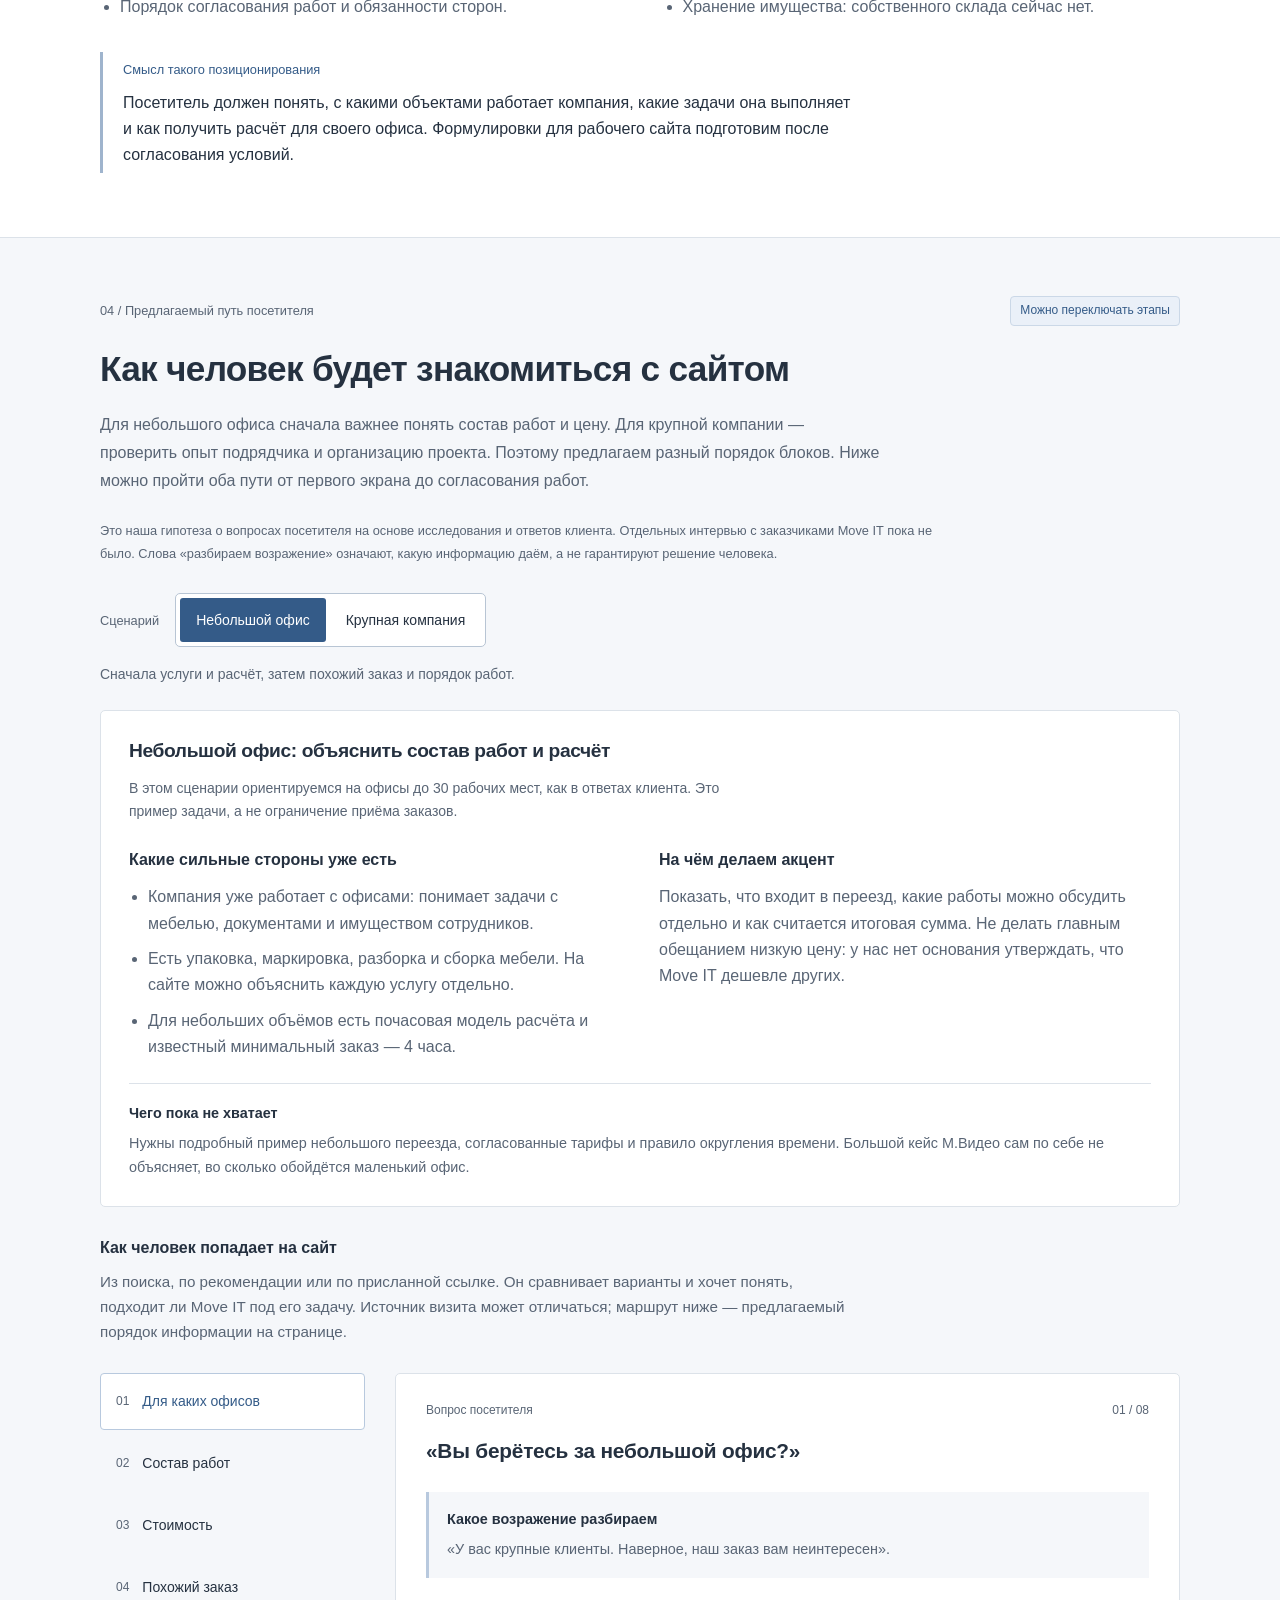
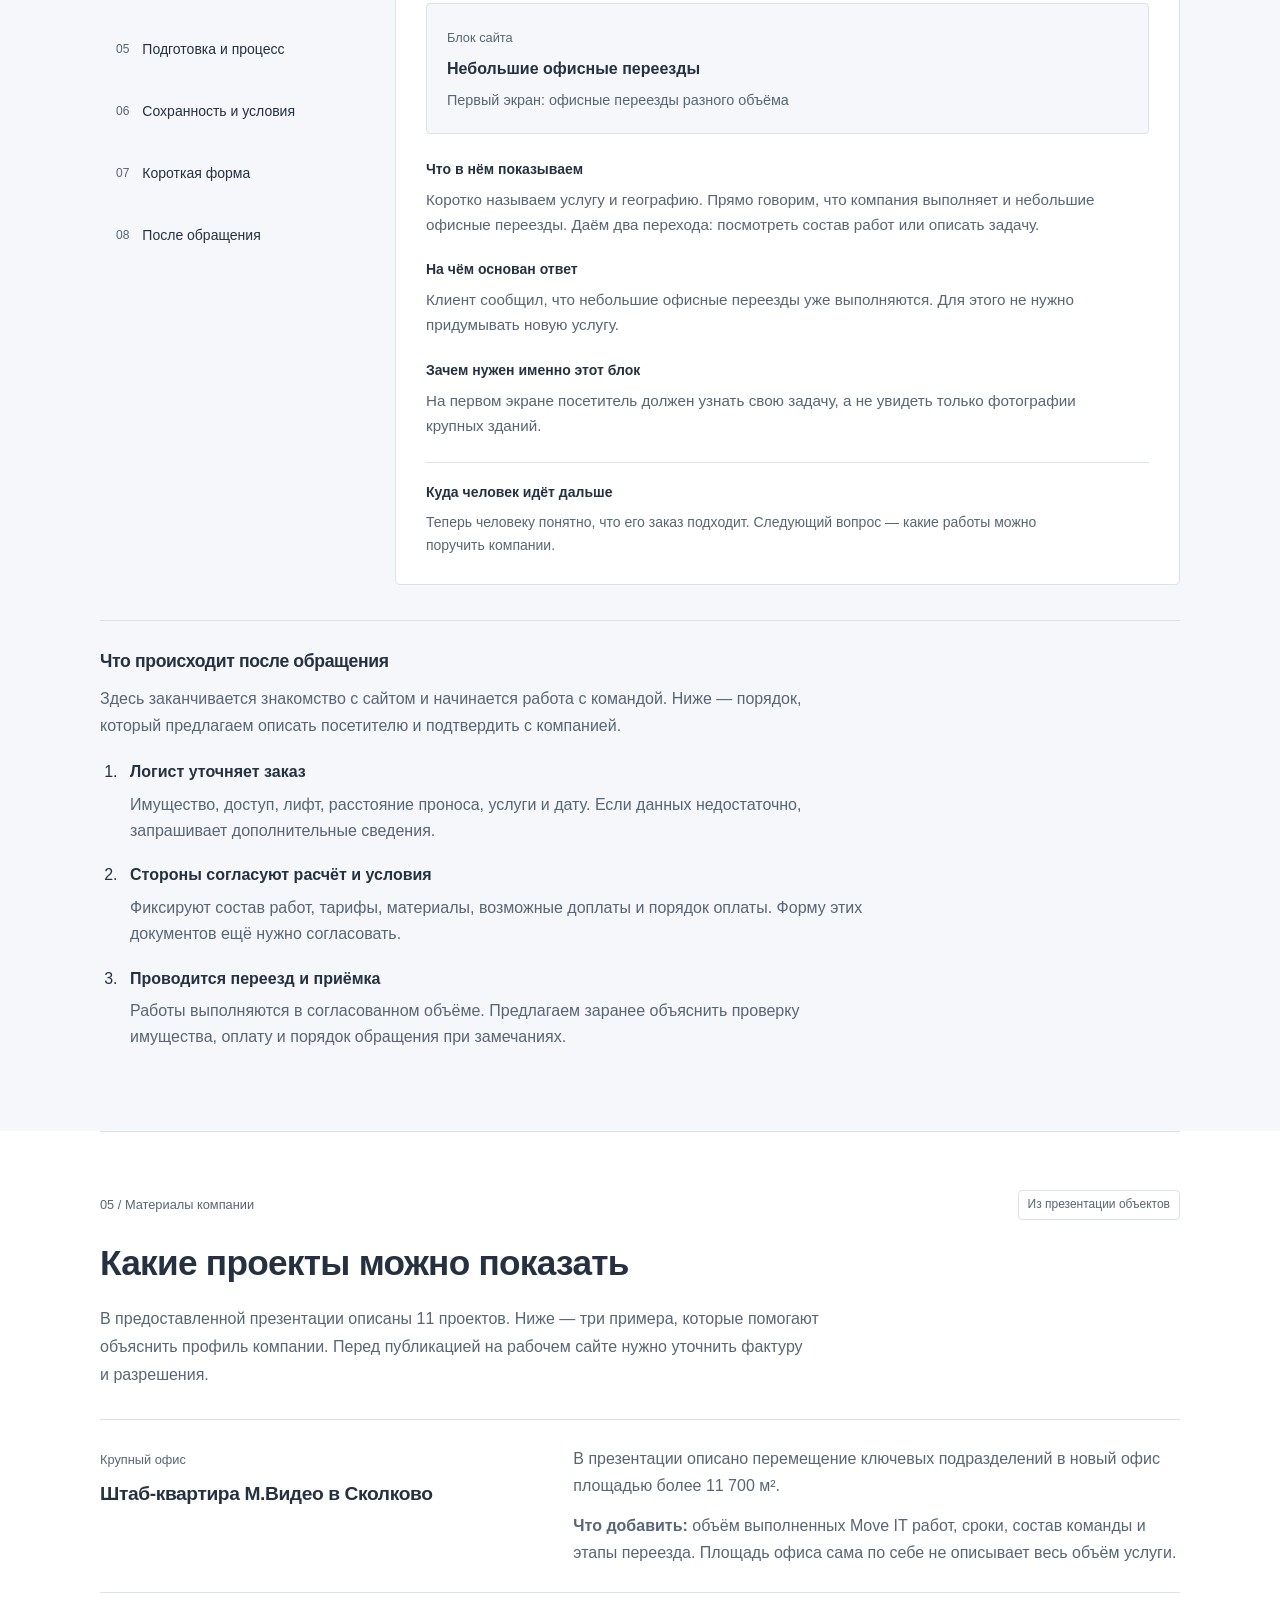
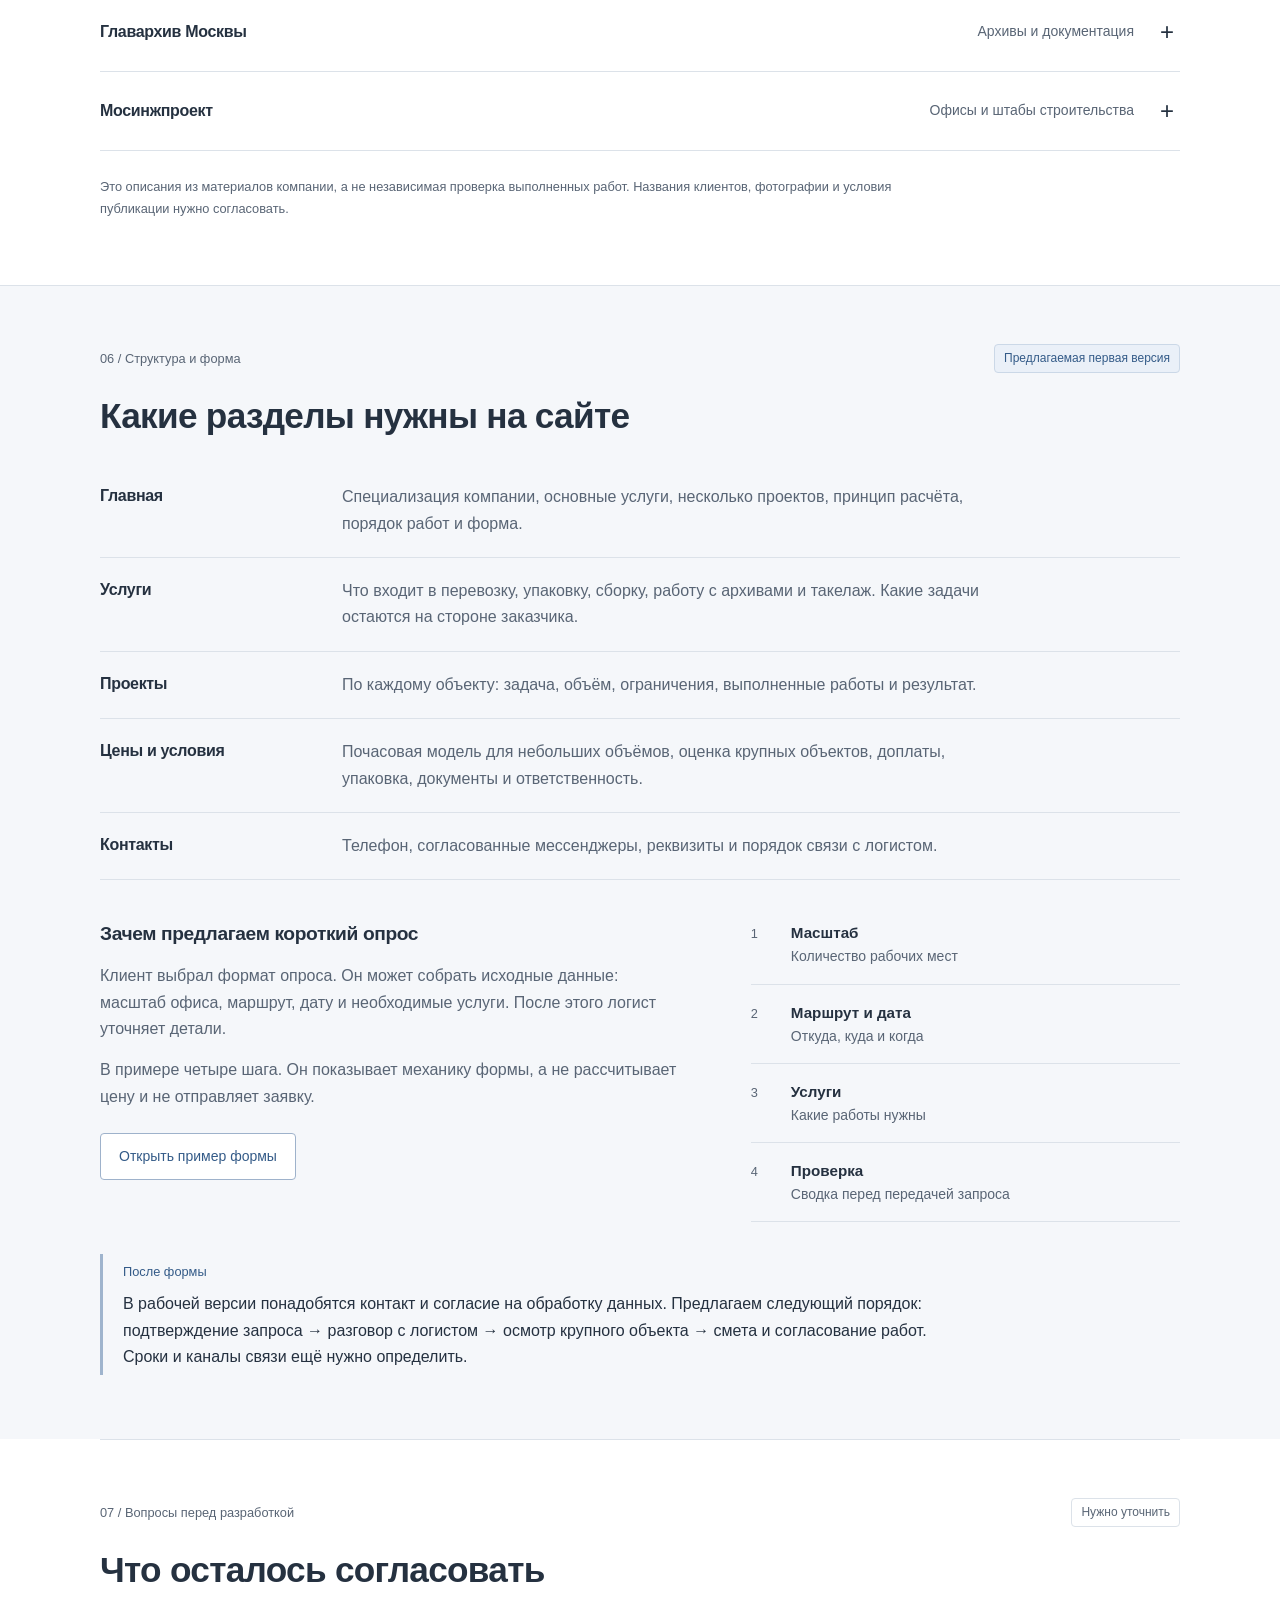
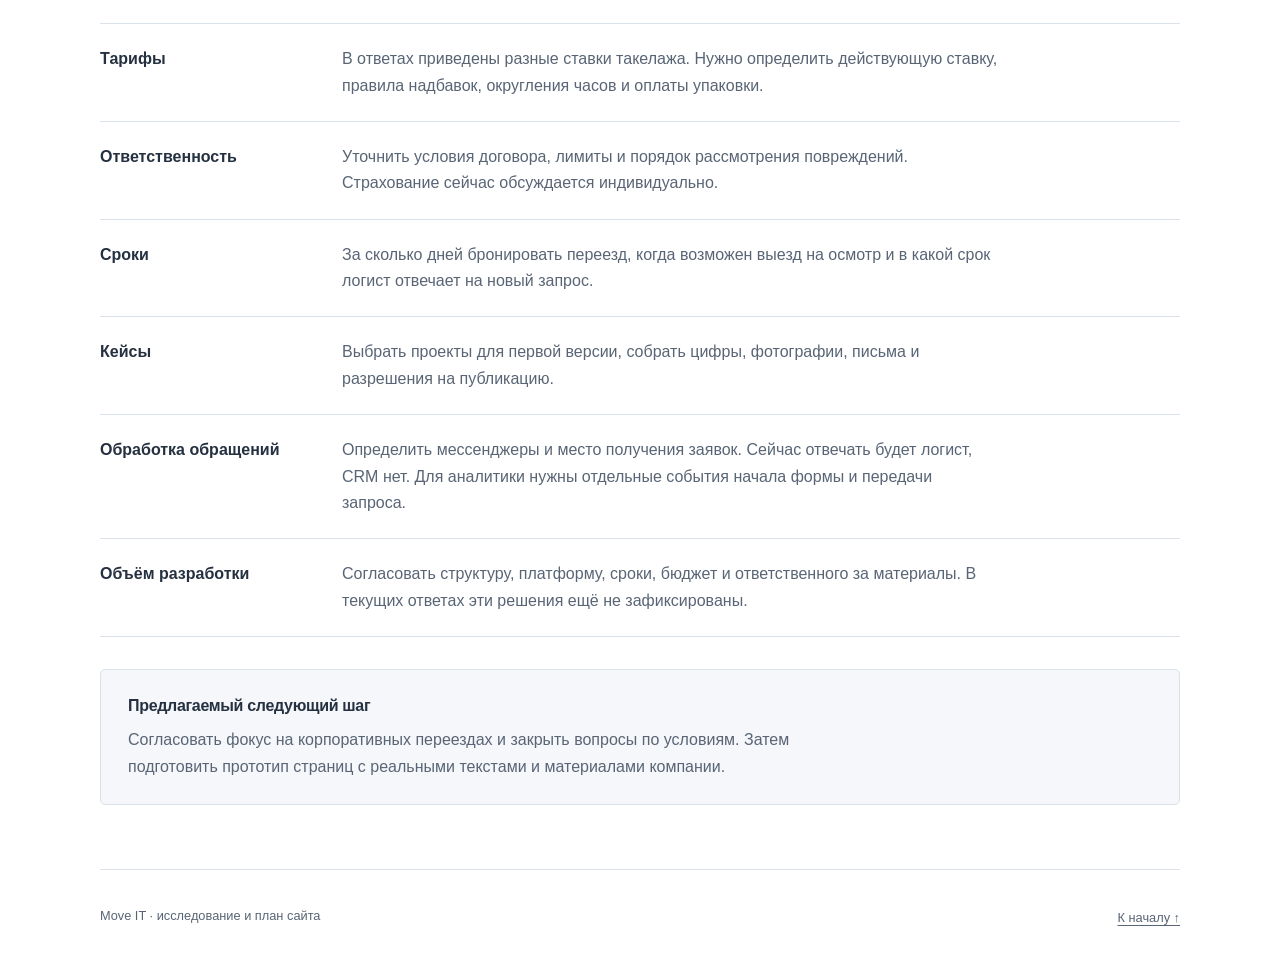
==== commit cf960cad: "Explain strengths and objection handling for both office-moving audiences" ====
--- a/index.html
+++ b/index.html
@@ -6,9 +6,11 @@
   <meta name="theme-color" content="#f7f8fa">
   <meta name="description" content="Рабочая презентация для Move IT: выводы исследования, факты о компании, предлагаемое позиционирование и структура будущего сайта.">
   <title>Move IT — исследование и план сайта</title>
-  <link rel="icon" href="./favicon.svg?v=20261107-report" type="image/svg+xml">
-  <link rel="stylesheet" href="./styles.css?v=20261107-report">
-  <script src="./app.js?v=20261107-report" defer></script>
+  <link rel="icon" href="./favicon.svg?v=20261107-objections" type="image/svg+xml">
+  <link rel="stylesheet" href="./styles.css?v=20261107-objections">
+  <script src="./journey-data.js?v=20261107-objections" defer></script>
+  <script src="./journey.js?v=20261107-objections" defer></script>
+  <script src="./app.js?v=20261107-objections" defer></script>
 </head>
 <body>
 <a href="#main" class="skip">К содержанию</a>
@@ -61,19 +63,16 @@
 <section class="section section-tint" id="journey"><div class="wrap">
   <div class="section-top"><p class="eyebrow">04 / Предлагаемый путь посетителя</p><span class="status proposed">Можно переключать этапы</span></div>
   <h2>Как человек будет знакомиться с сайтом</h2>
-  <p class="section-intro">Предлагаем шесть последовательных этапов. На каждом сайт отвечает на конкретный вопрос посетителя. Для небольшого офиса и крупной компании акценты немного различаются.</p>
+  <p class="section-intro">Для небольшого офиса сначала важнее понять состав работ и цену. Для крупной компании — проверить опыт подрядчика и организацию проекта. Поэтому предлагаем разный порядок блоков. Ниже можно пройти оба пути от первого экрана до согласования работ.</p>
+  <p class="source-note">Это наша гипотеза о вопросах посетителя на основе исследования и ответов клиента. Отдельных интервью с заказчиками Move IT пока не было. Слова «разбираем возражение» означают, какую информацию даём, а не гарантируют решение человека.</p>
   <div class="persona-row"><span class="mini-label">Сценарий</span><div class="segmented" role="group" aria-label="Сценарий клиента"><button type="button" data-persona="small" aria-pressed="true">Небольшой офис</button><button type="button" data-persona="large" aria-pressed="false">Крупная компания</button></div><p id="persona-note">Нужны ориентир по цене и понятный состав работ.</p></div>
+  <section id="audience-focus" class="audience-focus" aria-label="Сильные стороны и акценты для выбранного сценария"></section>
+  <div class="journey-entry"><strong>Как человек попадает на сайт</strong><p>Из поиска, по рекомендации или по присланной ссылке. Он сравнивает варианты и хочет понять, подходит ли Move IT под его задачу. Источник визита может отличаться; маршрут ниже — предлагаемый порядок информации на странице.</p></div>
   <div class="explorer">
-    <div class="stations" role="tablist" aria-label="Этапы пути клиента" aria-orientation="vertical">
-      <button id="stage-tab-0" role="tab" aria-selected="true" aria-controls="stage-panel" data-stage="0"><span>01</span>Понять специализацию</button>
-      <button id="stage-tab-1" role="tab" aria-selected="false" aria-controls="stage-panel" data-stage="1" tabindex="-1"><span>02</span>Посмотреть проекты</button>
-      <button id="stage-tab-2" role="tab" aria-selected="false" aria-controls="stage-panel" data-stage="2" tabindex="-1"><span>03</span>Понять стоимость</button>
-      <button id="stage-tab-3" role="tab" aria-selected="false" aria-controls="stage-panel" data-stage="3" tabindex="-1"><span>04</span>Увидеть процесс</button>
-      <button id="stage-tab-4" role="tab" aria-selected="false" aria-controls="stage-panel" data-stage="4" tabindex="-1"><span>05</span>Описать задачу</button>
-      <button id="stage-tab-5" role="tab" aria-selected="false" aria-controls="stage-panel" data-stage="5" tabindex="-1"><span>06</span>Понять следующий шаг</button>
-    </div>
+    <div class="stations" role="tablist" aria-label="Этапы пути клиента" aria-orientation="vertical"></div>
     <div id="stage-panel" class="stage-panel" role="tabpanel" aria-labelledby="stage-tab-0" tabindex="0"></div>
   </div>
+  <section id="after-request" class="after-request" aria-label="Что происходит после обращения"></section>
 </div></section>
 
 <section class="wrap section" id="proof">
--- a/styles.css
+++ b/styles.css
@@ -29,7 +29,7 @@
 .brand { text-decoration: none; font-size: 1.25rem; font-weight: 700; white-space: nowrap; }
 .brand span { color: var(--muted); font-weight: 400; font-size: .875rem; margin-left: 6px; }
 .header-caption { font-size: .8rem; color: var(--muted); }
-.contents { position: sticky; top: 0; z-index: 5; background: #fffffff5; border-bottom: 1px solid var(--line); }
+.contents { position: sticky; top: 0; z-index: 5; background: var(--paper); border-bottom: 1px solid var(--line); }
 .contents .wrap { display: flex; flex-wrap: wrap; column-gap: 28px; }
 .contents a { min-height: 50px; display: inline-flex; align-items: center; font-size: .8rem; text-decoration: none; color: var(--muted); }
 .contents a:hover { color: var(--accent); text-decoration: underline; }
@@ -86,6 +86,32 @@
 .block-example p { font-size: .9rem; color: var(--muted); margin-top: 8px; }
 .stage-outcome { border-top: 1px solid var(--line); margin-top: 24px; padding-top: 18px; font-size: .875rem; color: var(--muted); }
 .stage-outcome strong { font-weight: 600; color: var(--ink); }
+.audience-focus { padding: 26px 28px; background: var(--paper); border: 1px solid var(--line); border-radius: 5px; margin-bottom: 26px; }
+.audience-focus > h3 { font-size: 1.2rem; }
+.audience-note { font-size: .875rem; color: var(--muted); margin-top: 12px; max-width: 80ch; }
+.audience-columns { display: grid; grid-template-columns: 1fr 1fr; gap: 38px; margin-top: 25px; }
+.audience-columns h4, .block-example h4 { font-size: 1rem; font-weight: 600; line-height: 1.5; margin: 0; }
+.audience-columns ul { margin: 12px 0 0; padding-left: 19px; }
+.audience-columns li { margin-top: 9px; color: var(--muted); }
+.audience-columns p { margin-top: 12px; color: var(--muted); }
+.audience-gap { border-top: 1px solid var(--line); margin-top: 22px; padding-top: 18px; font-size: .9rem; }
+.audience-gap strong { font-weight: 600; }
+.audience-gap p { margin-top: 7px; color: var(--muted); }
+.journey-entry { margin: 28px 0; max-width: 85ch; }
+.journey-entry strong { font-weight: 600; }
+.journey-entry p { color: var(--muted); margin-top: 8px; font-size: .95rem; }
+.objection { padding: 16px 18px; border-left: 3px solid #b8c9de; background: var(--tint); font-size: .9rem; }
+.objection strong { font-weight: 600; }
+.objection p { margin-top: 7px; color: var(--muted); }
+.block-example h4 { margin-top: 7px; }
+.stage-explanation { margin-top: 25px; }
+.stage-outcome p { margin-top: 7px; }
+.after-request { margin-top: 35px; border-top: 1px solid var(--line); padding-top: 28px; }
+.after-request > p { color: var(--muted); margin-top: 12px; max-width: 85ch; }
+.after-request ol { padding-left: 22px; margin-top: 20px; }
+.after-request li { padding-left: 8px; margin-top: 18px; }
+.after-request li strong { font-weight: 600; }
+.after-request li p { color: var(--muted); margin-top: 6px; max-width: 85ch; }
 .case-feature { display: grid; grid-template-columns: 1fr 1.4fr; gap: 40px; border-block: 1px solid var(--line); margin-top: 30px; padding-block: 26px; }
 .case-heading h3 { font-size: 1.2rem; margin-top: 7px; }
 .case-copy { color: var(--muted); }
@@ -204,6 +230,10 @@
   .stations button { font-size: .75rem; gap: 8px; min-height: 61px; padding: 10px; border-color: var(--line); }
   .stations button > span { font-size: .7rem; }
   .stage-panel { padding: 20px; }
+  .audience-focus { padding: 20px; }
+  .audience-focus > h3 { font-size: 1.1rem; }
+  .audience-columns { grid-template-columns: 1fr; gap: 23px; }
+  .objection { padding: 14px; }
   .stage-overline { font-size: .7rem; gap: 12px; }
   .stage-question { font-size: 1.15rem; margin-bottom: 20px; }
   .stage-explanation p { font-size: .95rem; }
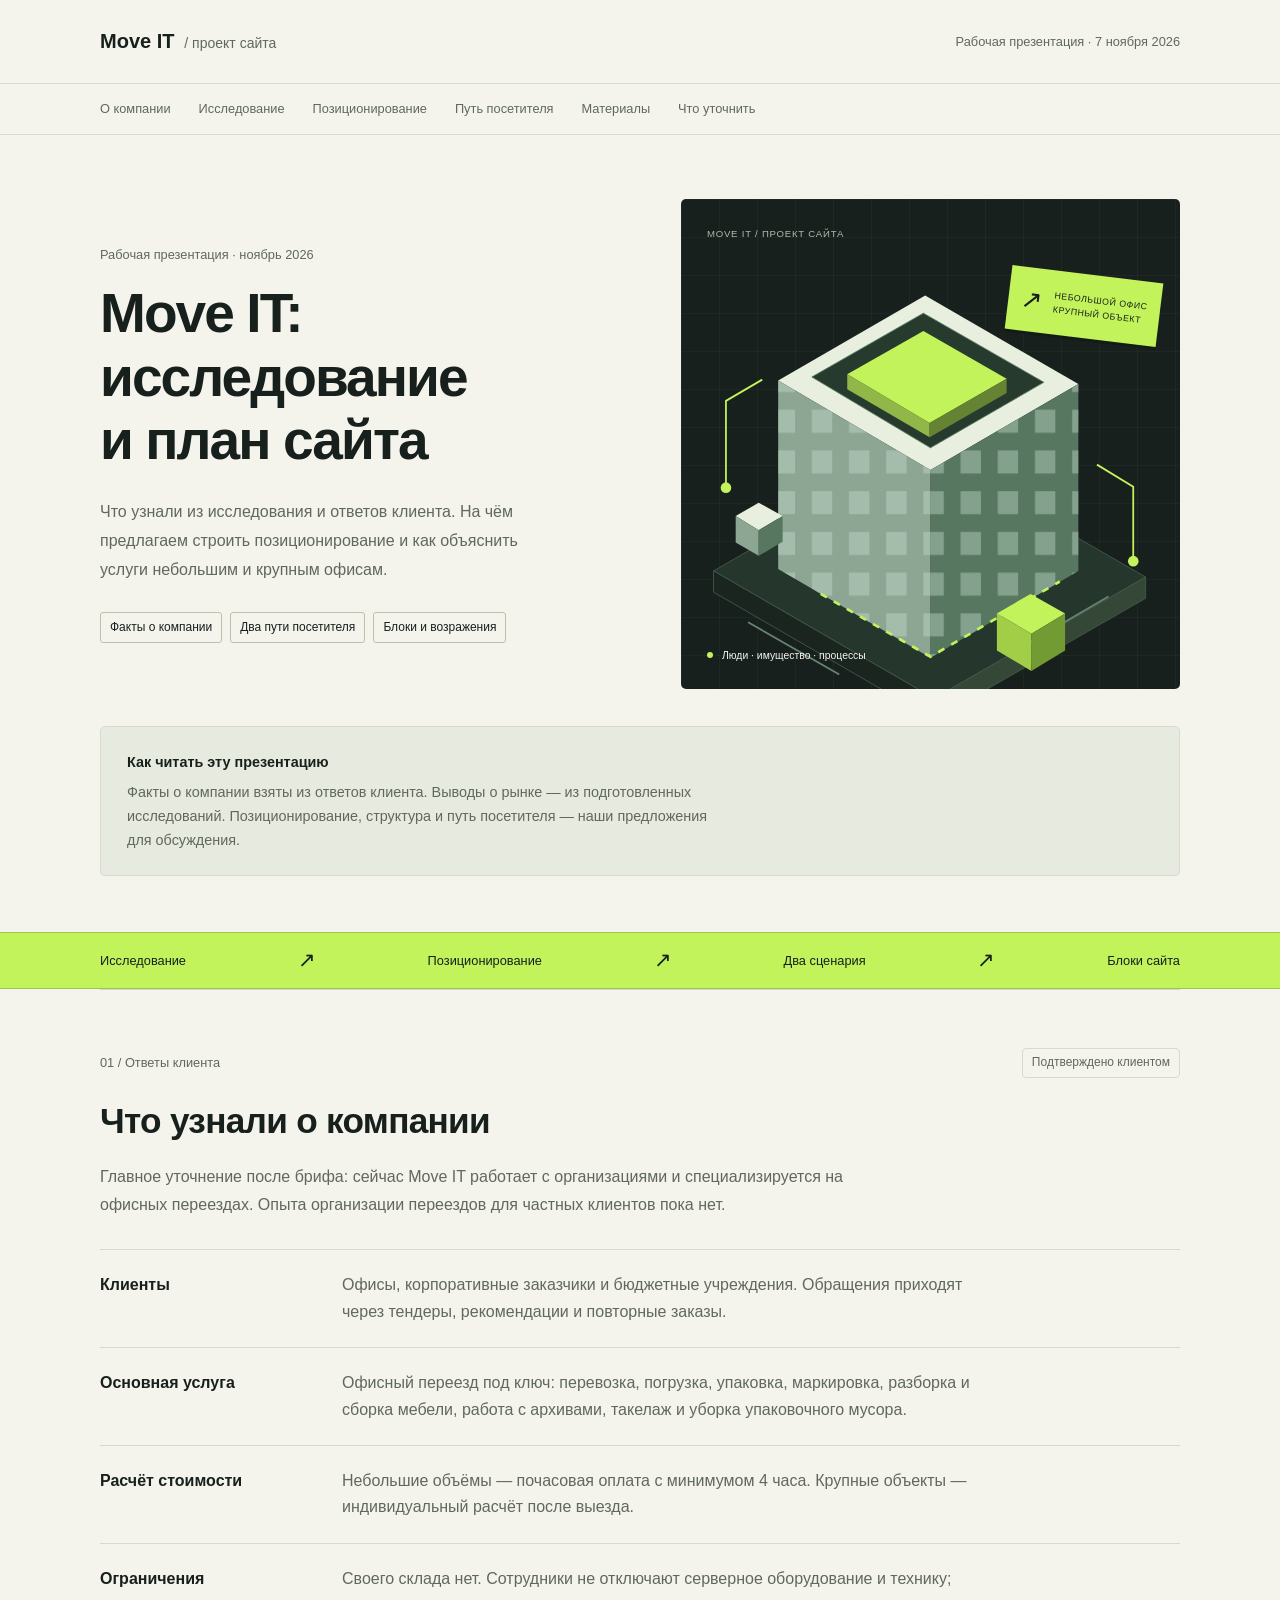
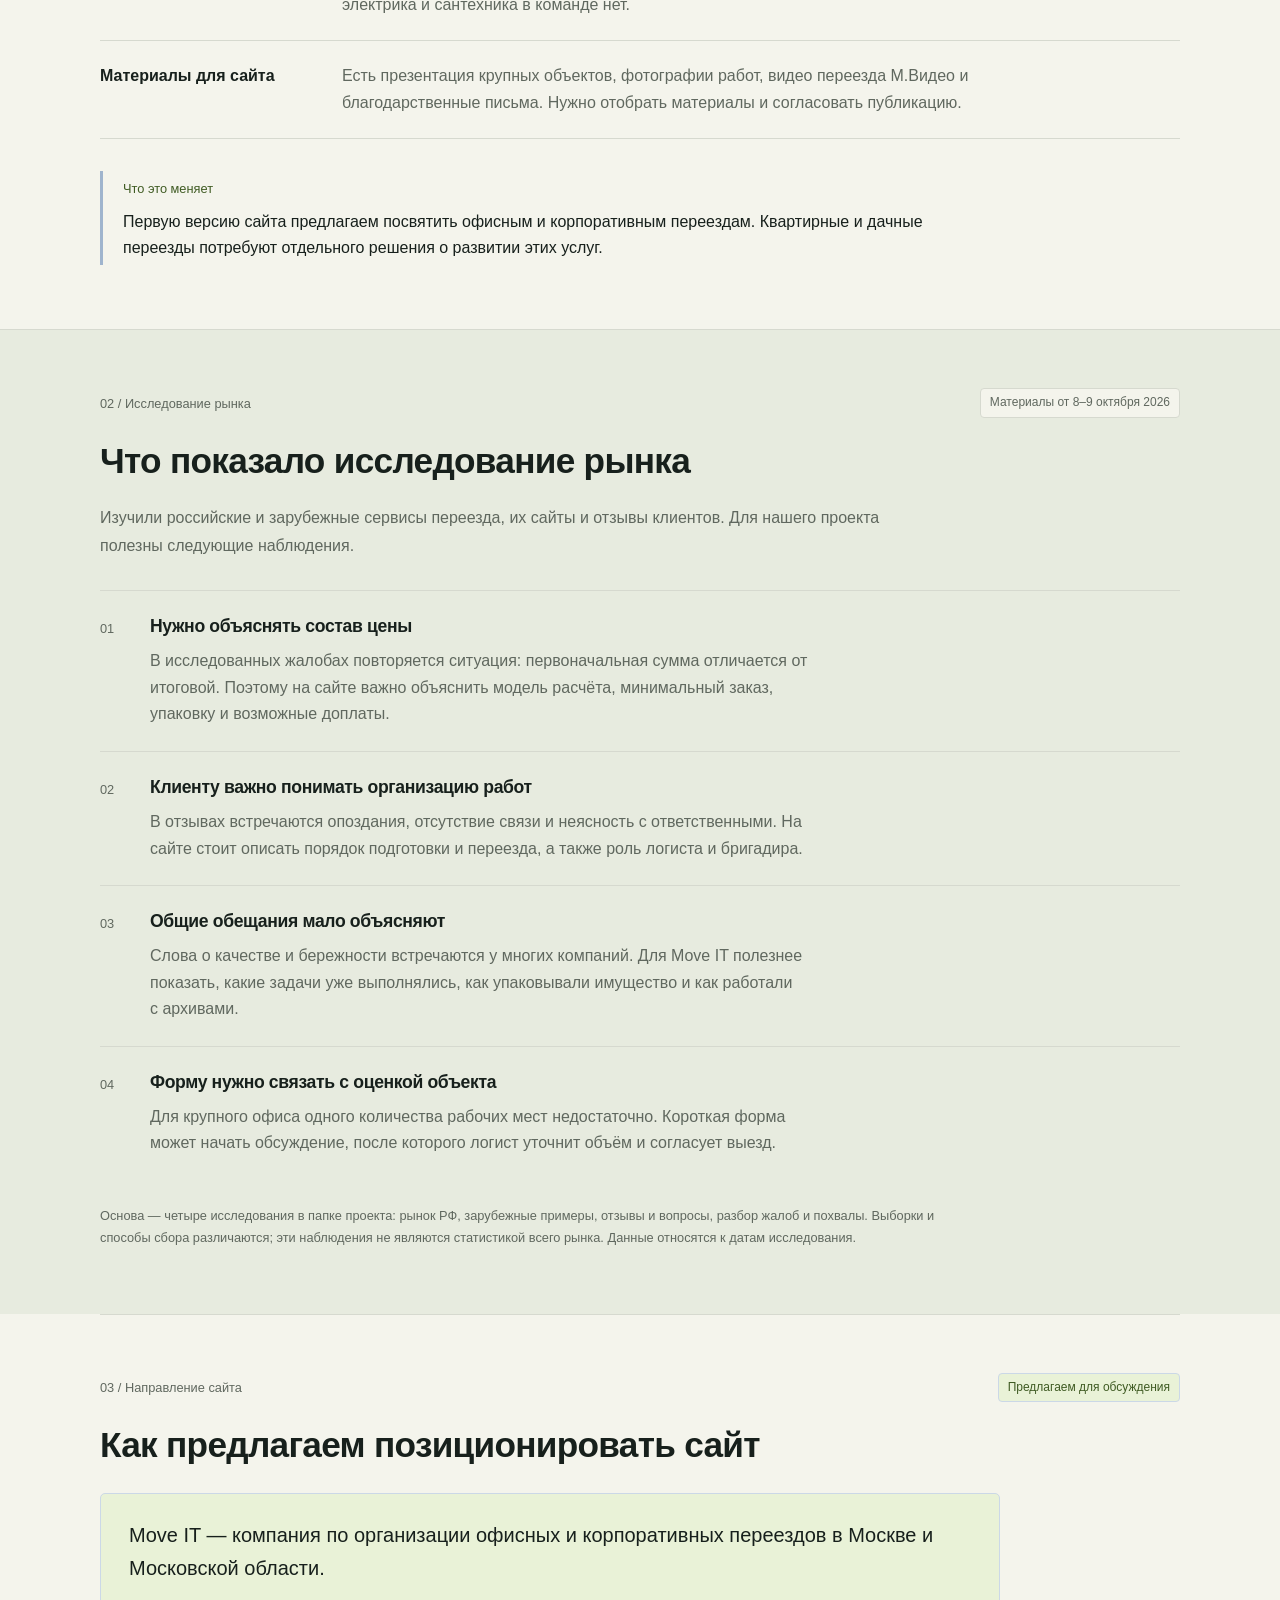
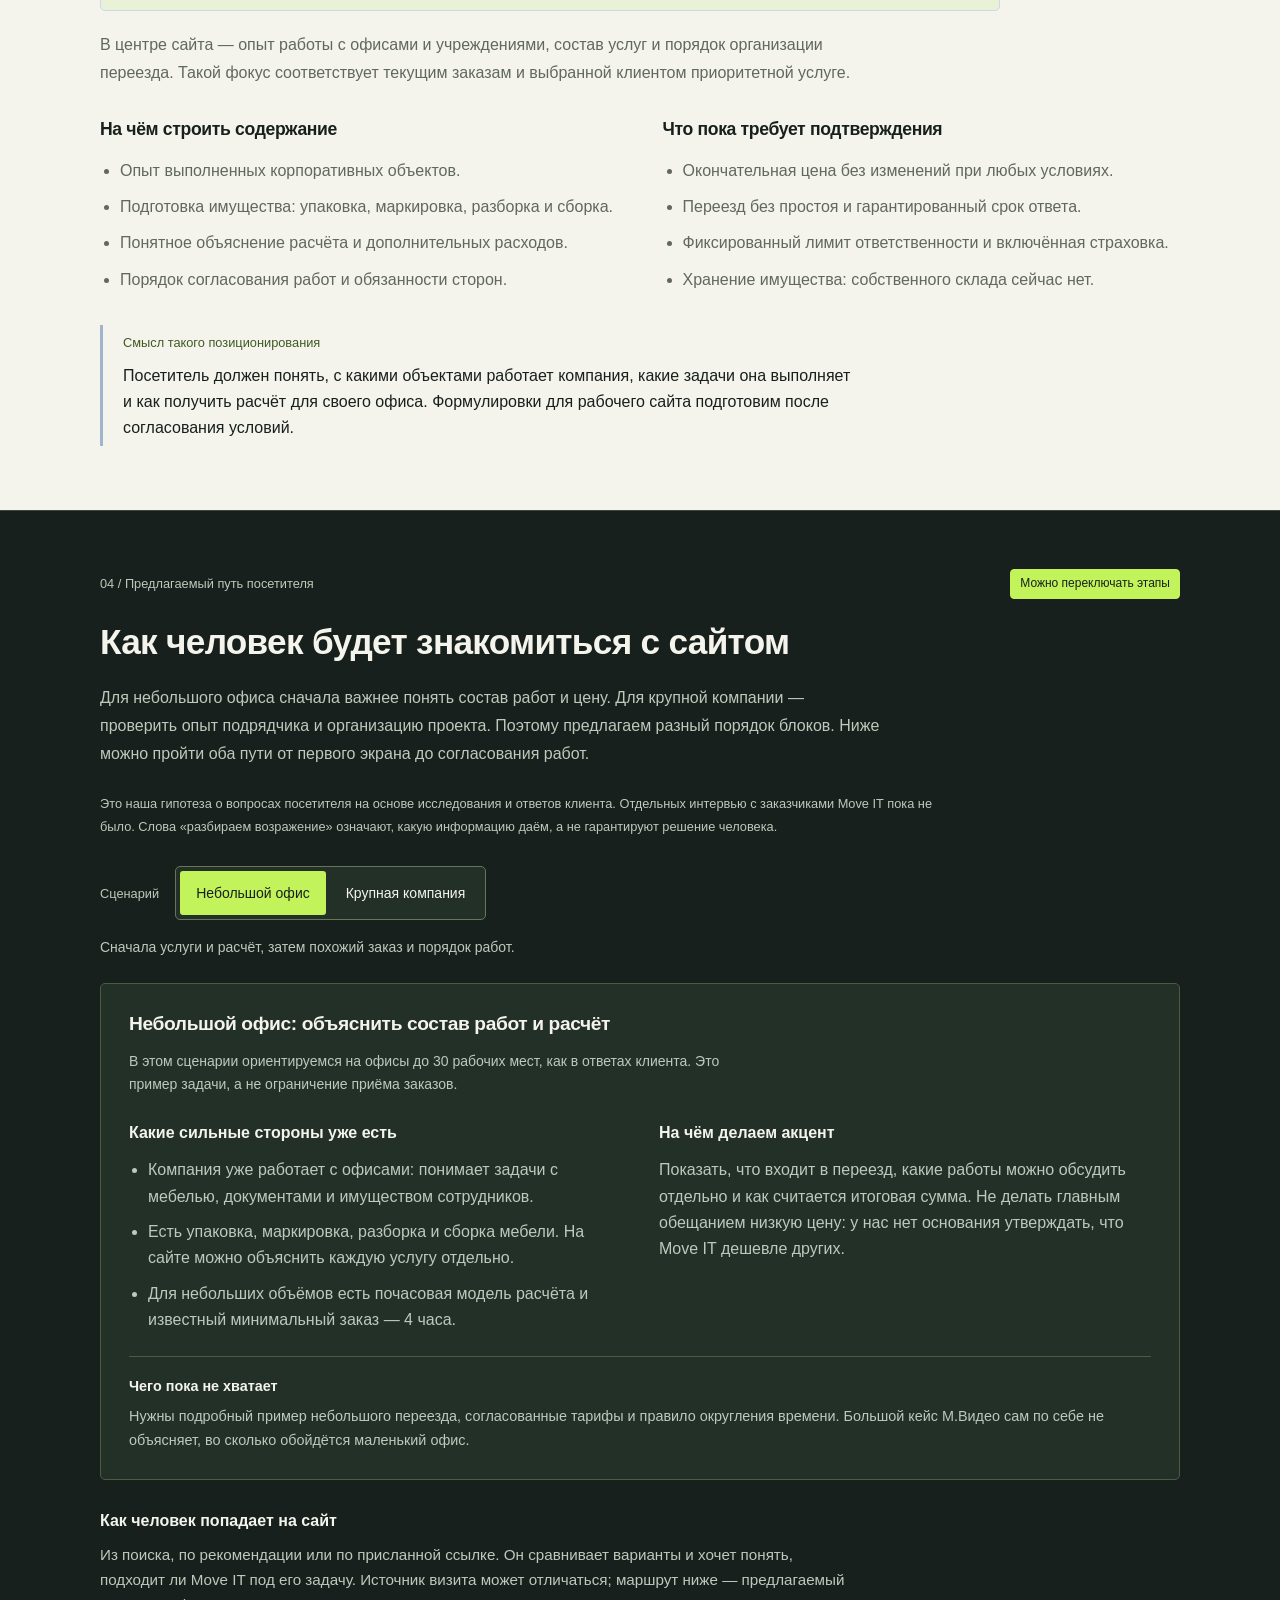
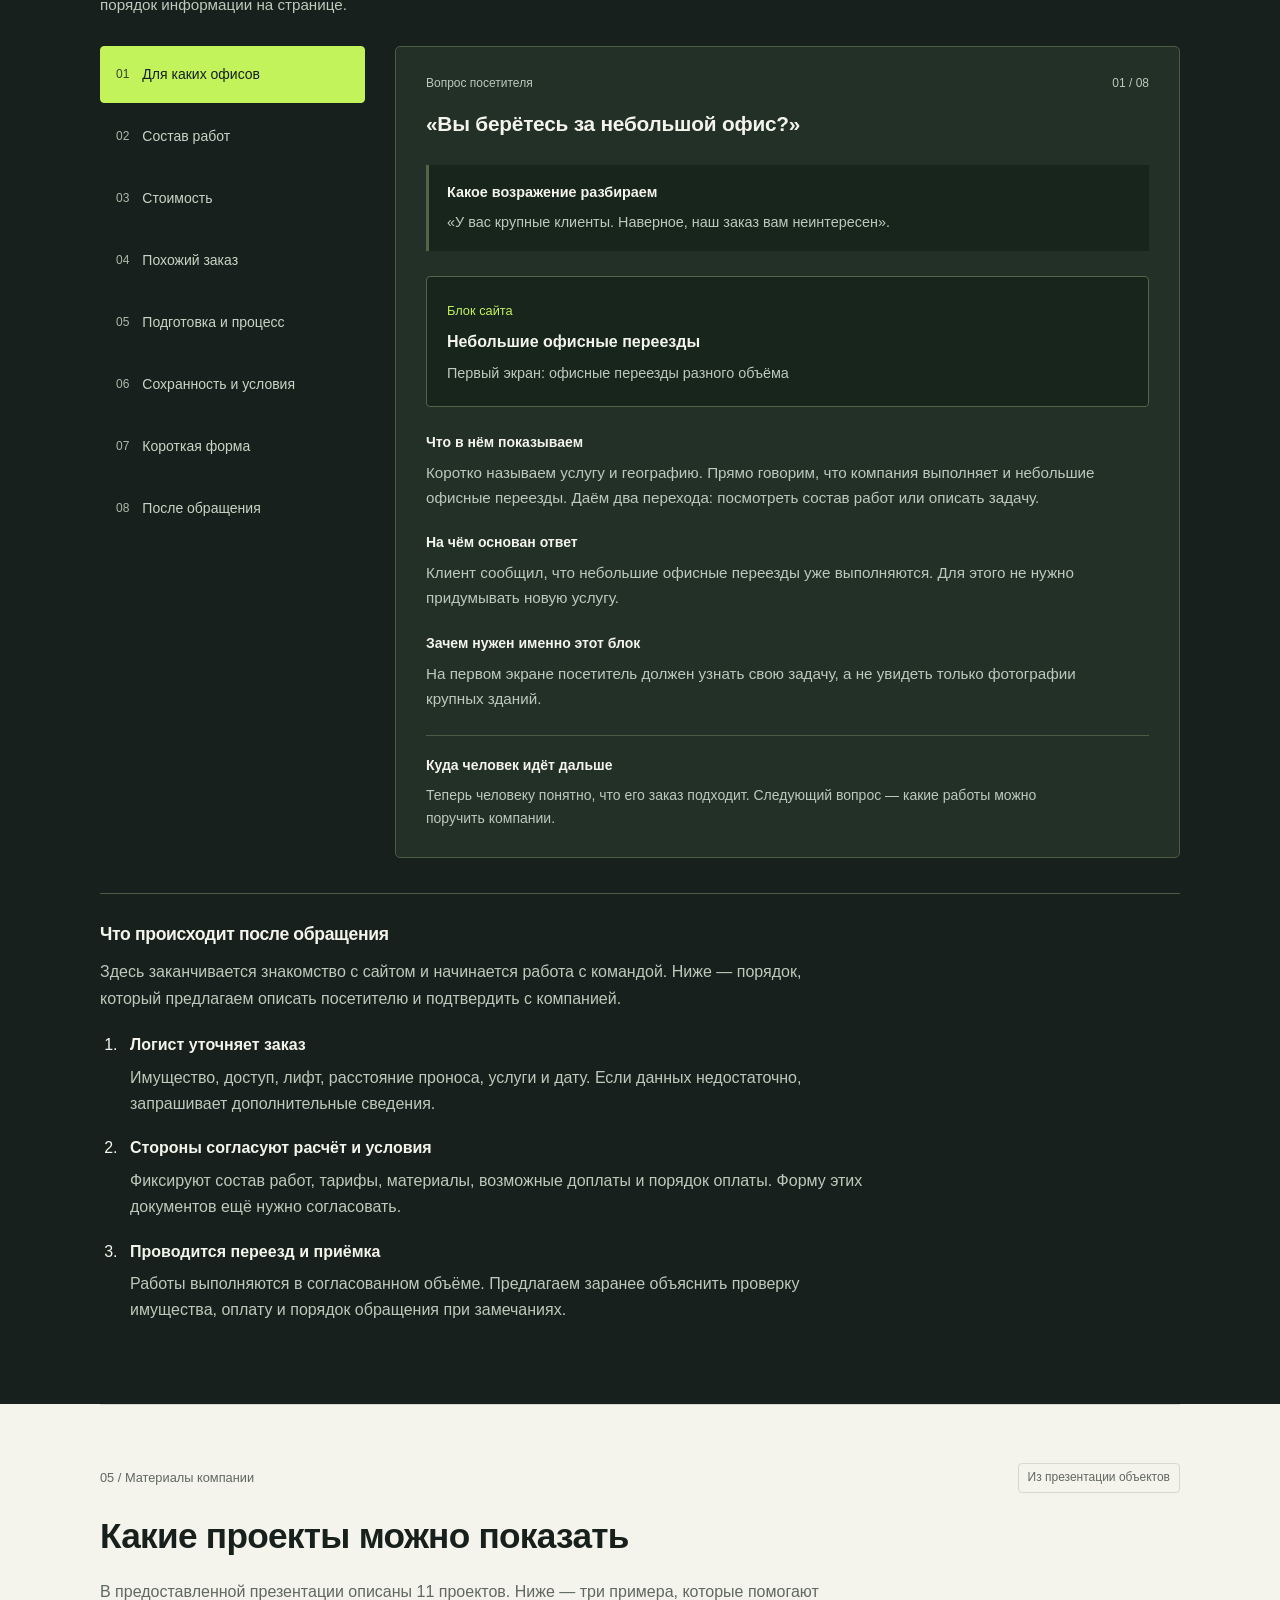
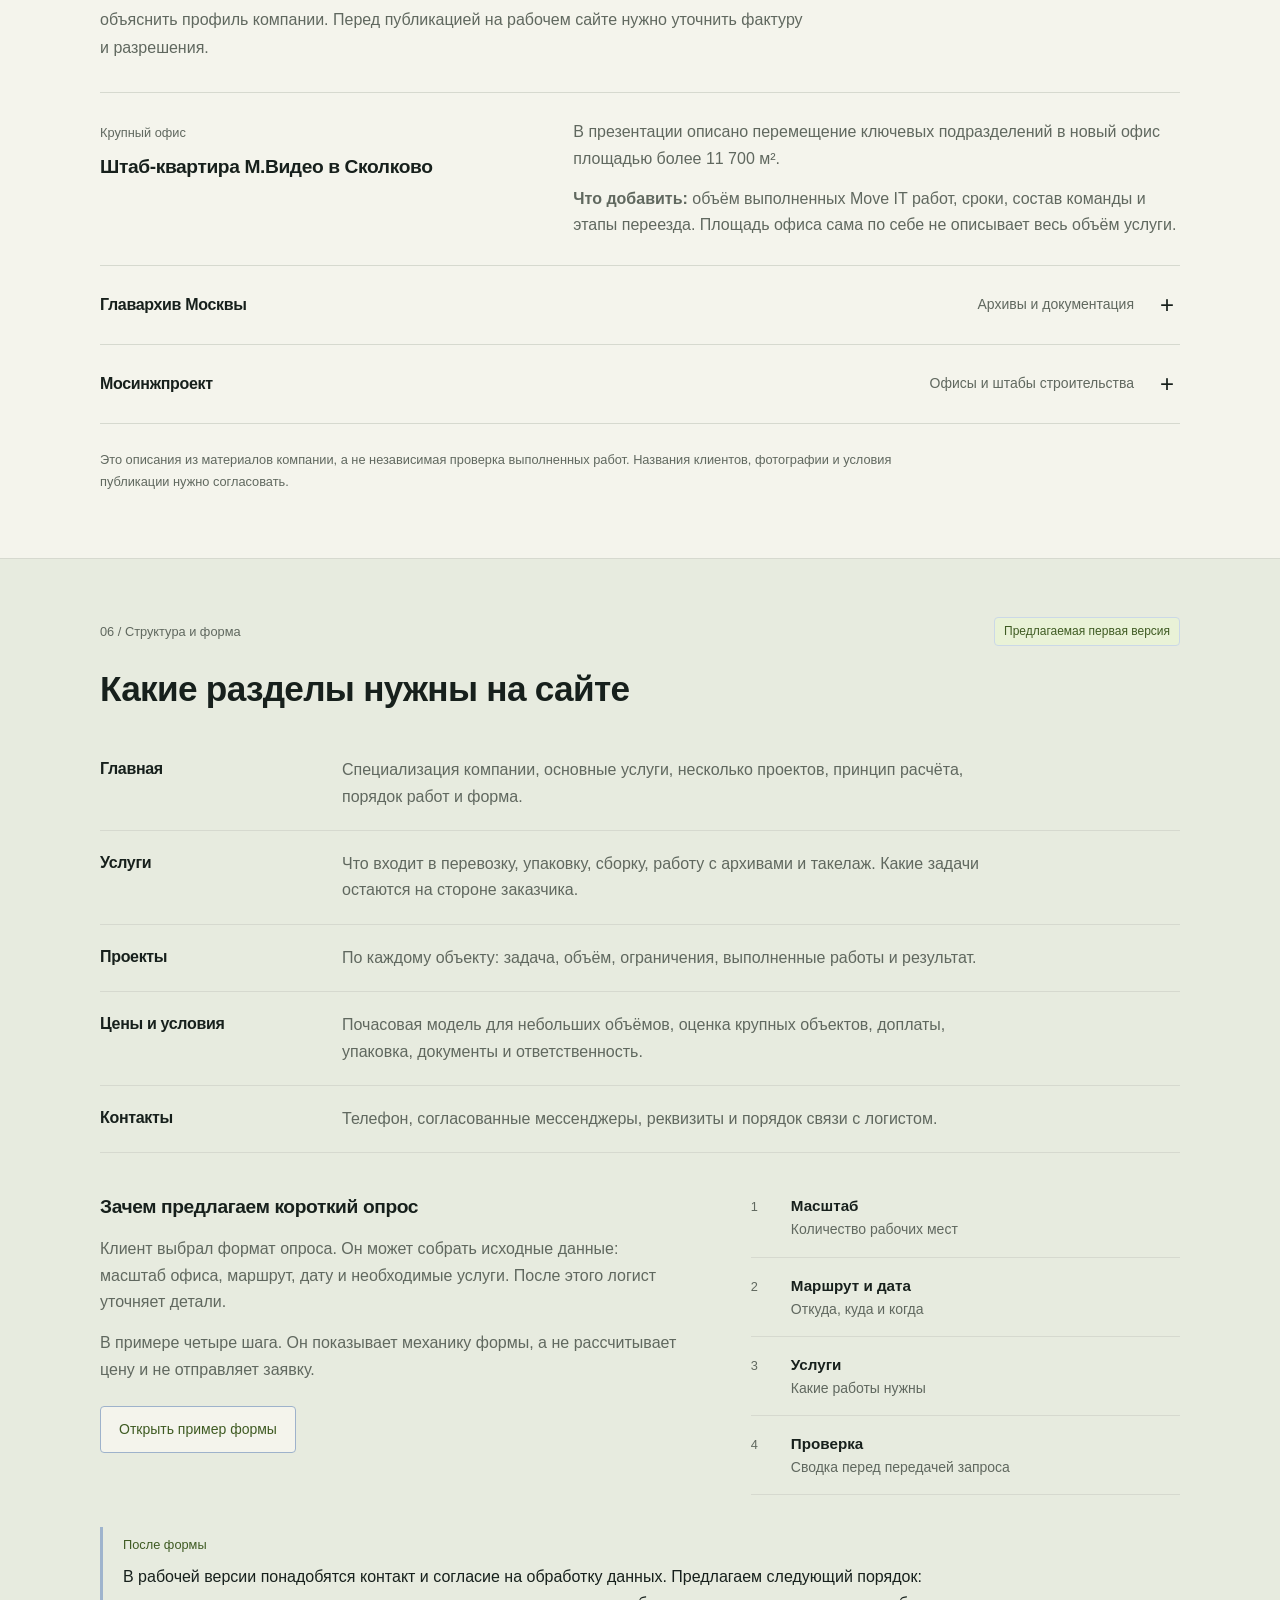
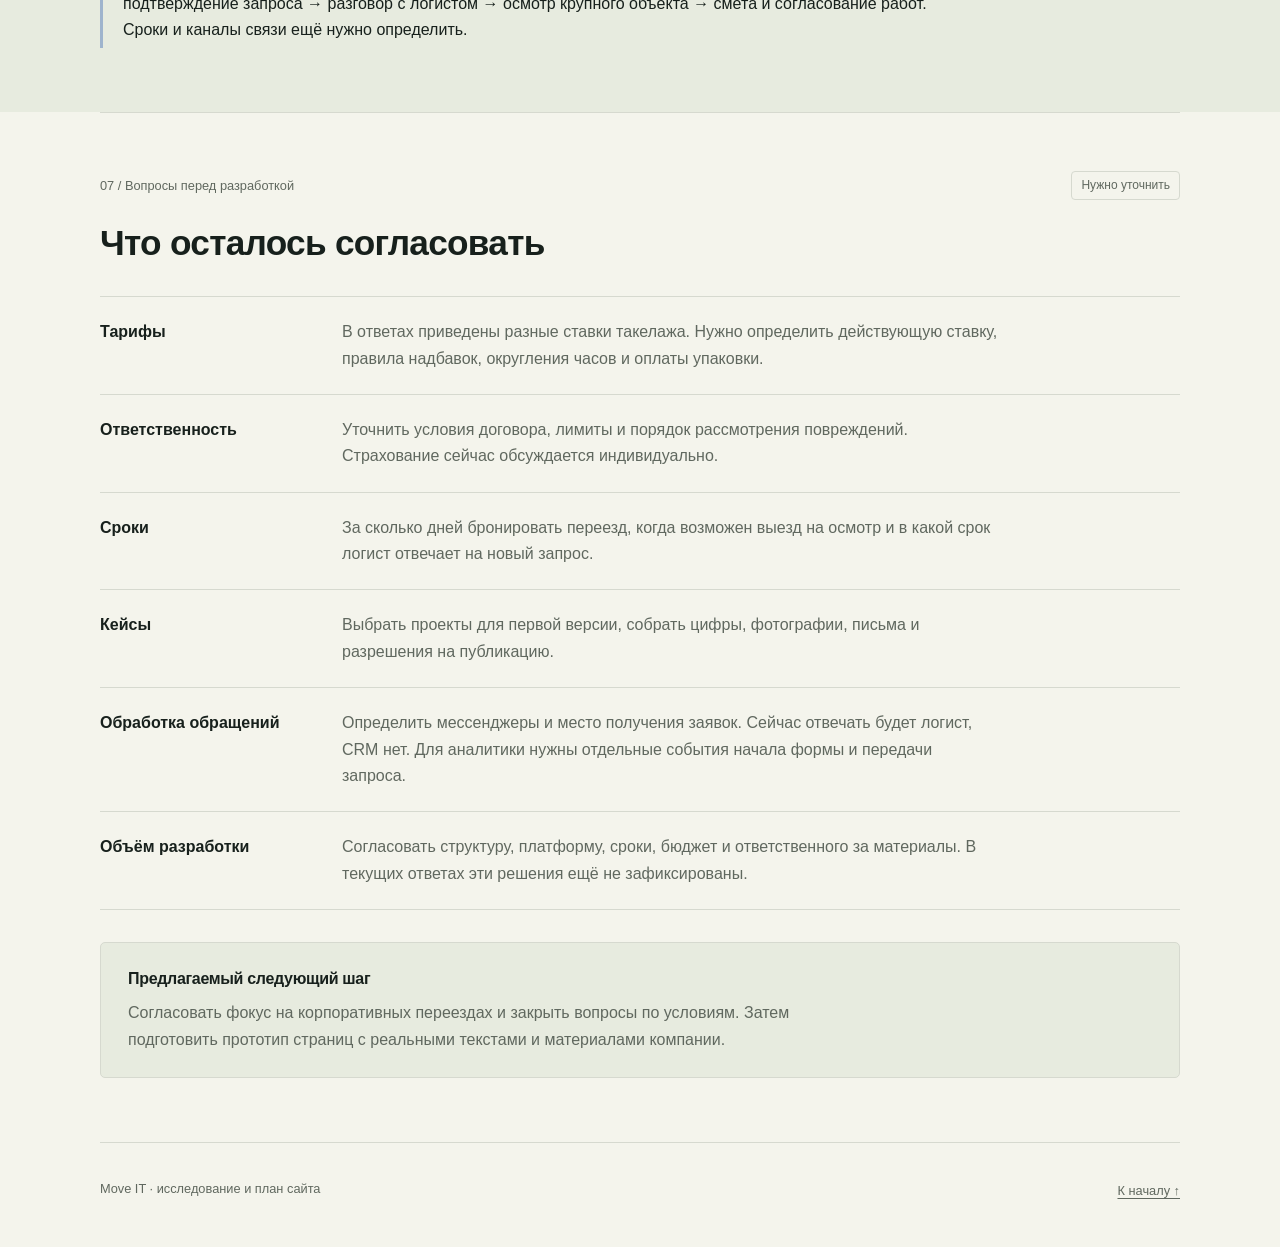
==== commit 55c30533: "Restore graphite and lime cube design with explanatory content" ====
--- a/index.html
+++ b/index.html
@@ -3,26 +3,55 @@
 <head>
   <meta charset="utf-8">
   <meta name="viewport" content="width=device-width, initial-scale=1">
-  <meta name="theme-color" content="#f7f8fa">
+  <meta name="theme-color" content="#17201c">
   <meta name="description" content="Рабочая презентация для Move IT: выводы исследования, факты о компании, предлагаемое позиционирование и структура будущего сайта.">
   <title>Move IT — исследование и план сайта</title>
-  <link rel="icon" href="./favicon.svg?v=20261107-objections" type="image/svg+xml">
-  <link rel="stylesheet" href="./styles.css?v=20261107-objections">
-  <script src="./journey-data.js?v=20261107-objections" defer></script>
-  <script src="./journey.js?v=20261107-objections" defer></script>
-  <script src="./app.js?v=20261107-objections" defer></script>
+  <link rel="icon" href="./favicon.svg?v=20261107-lime-report" type="image/svg+xml">
+  <link rel="stylesheet" href="./styles.css?v=20261107-lime-report">
+  <script src="./journey-data.js?v=20261107-lime-report" defer></script>
+  <script src="./journey.js?v=20261107-lime-report" defer></script>
+  <script src="./app.js?v=20261107-lime-report" defer></script>
 </head>
 <body>
 <a href="#main" class="skip">К содержанию</a>
 <header class="header"><a class="brand" href="#top">Move IT<span> / проект сайта</span></a><span class="header-caption">Рабочая презентация · 7 ноября 2026</span></header>
 <nav class="contents" aria-label="Разделы презентации"><div class="wrap"><a href="#findings">О компании</a><a href="#research">Исследование</a><a href="#positioning">Позиционирование</a><a href="#journey">Путь посетителя</a><a href="#proof">Материалы</a><a href="#launch">Что уточнить</a></div></nav>
 <main id="main">
-<section class="intro wrap" id="top">
-  <p class="eyebrow">Результаты подготовки к разработке</p>
-  <h1>Что узнали о Move IT<br> и что предлагаем для сайта</h1>
-  <p class="lead">Собрали выводы из исследования рынка, ответов клиента и презентации выполненных объектов. Ниже — на чём предлагаем сосредоточиться, какие разделы нужны и что ещё предстоит согласовать.</p>
+<section class="intro hero wrap" id="top">
+  <div class="hero-copy">
+    <p class="eyebrow">Рабочая презентация · ноябрь 2026</p>
+    <h1>Move IT:<br>исследование<br>и план сайта</h1>
+    <p class="lead">Что узнали из исследования и ответов клиента. На чём предлагаем строить позиционирование и как объяснить услуги небольшим и крупным офисам.</p>
+    <div class="hero-topics"><span>Факты о компании</span><span>Два пути посетителя</span><span>Блоки и возражения</span></div>
+  </div>
+  <div class="hero-art" aria-label="Иллюстрация офисного здания и кубиков" role="img">
+    <div class="art-grid"></div>
+    <span class="art-label art-label-top">MOVE IT / ПРОЕКТ САЙТА</span>
+    <svg class="office" viewBox="0 0 620 610" fill="none" aria-hidden="true">
+      <defs><pattern id="windows" width="42" height="46" patternUnits="userSpaceOnUse"><path d="M8 8h23v26H8z" fill="#c4dbcc" fill-opacity=".42"/></pattern></defs>
+      <path d="m65 420 238-137 250 144-239 137z" fill="#25372c" stroke="#45594b"/>
+      <path d="m65 420 249 144v24L65 444z" fill="#19251e" stroke="#45594b"/><path d="m314 564 239-137v24L314 588z" fill="#354837" stroke="#45594b"/>
+      <path d="m138 205 166-96 173 100-167 97z" fill="#e8efdf"/>
+      <path d="m138 205 172 101v212L138 418z" fill="#8da694"/>
+      <path d="m310 306 167-97v211l-167 98z" fill="#577761"/>
+      <path d="m138 205 172 101v212L138 418z" fill="url(#windows)"/>
+      <path d="m310 306 167-97v211l-167 98z" fill="url(#windows)"/>
+      <path d="m176 201 126-72 136 78-128 74z" fill="#263b2e" stroke="#577761"/>
+      <path d="m216 198 86-49 94 54-87 50z" fill="#c2f35b"/>
+      <path d="m216 198 93 55v16l-93-54z" fill="#91b748"/><path d="m309 253 87-50v16l-87 50z" fill="#668334"/>
+      <path d="m186 446 124 71 146-85" stroke="#c2f35b" stroke-width="3" stroke-dasharray="8 9"/>
+      <path d="m104 478 103 59M410 508l101-59" stroke="#698472" stroke-width="2"/>
+      <path d="m385 468 38-22 39 22-38 23z" fill="#c2f35b"/><path d="m385 468 39 23v42l-39-23z" fill="#a1cd47"/><path d="m424 491 38-23v42l-38 23z" fill="#739b33"/>
+      <path d="m90 358 26-15 27 15-27 16z" fill="#e8efdf"/><path d="m90 358 26 16v29l-26-15z" fill="#8da694"/><path d="m116 374 27-16v29l-27 16z" fill="#577761"/>
+      <path d="M79 326V228l41-24M498 300l41 25v84" stroke="#c2f35b" stroke-width="2"/>
+      <circle cx="79" cy="326" r="6" fill="#c2f35b"/><circle cx="539" cy="409" r="6" fill="#c2f35b"/>
+    </svg>
+    <div class="art-stamp"><span class="stamp-arrow">↗</span><span>НЕБОЛЬШОЙ ОФИС<br>КРУПНЫЙ ОБЪЕКТ</span></div>
+    <div class="art-note"><span class="live-dot"></span> Люди · имущество · процессы</div>
+  </div>
   <div class="reading-note"><strong>Как читать эту презентацию</strong><p>Факты о компании взяты из ответов клиента. Выводы о рынке — из подготовленных исследований. Позиционирование, структура и путь посетителя — наши предложения для обсуждения.</p></div>
 </section>
+<div class="topic-strip"><div class="wrap"><span>Исследование</span><span aria-hidden="true">↗</span><span>Позиционирование</span><span aria-hidden="true">↗</span><span>Два сценария</span><span aria-hidden="true">↗</span><span>Блоки сайта</span></div></div>
 
 <section class="wrap section" id="findings">
   <div class="section-top"><p class="eyebrow">01 / Ответы клиента</p><span class="status">Подтверждено клиентом</span></div>
--- a/styles.css
+++ b/styles.css
@@ -1,12 +1,13 @@
 @charset "UTF-8";
 :root {
-  --ink: #253140;
-  --muted: #596575;
-  --paper: #ffffff;
-  --tint: #f5f7fa;
-  --line: #dce2e9;
-  --accent: #345b88;
-  --accent-soft: #eaf0f8;
+  --ink: #17201c;
+  --muted: #60685f;
+  --paper: #f4f4ec;
+  --tint: #e7ebdf;
+  --line: #d6d9cf;
+  --accent: #3f5b23;
+  --accent-soft: #e9f2d7;
+  --lime: #c2f35b;
 }
 * { box-sizing: border-box; }
 html { scroll-behavior: smooth; scroll-padding-top: 80px; }
@@ -36,6 +37,24 @@
 .skip { position: fixed; z-index: 20; top: 10px; left: 10px; background: var(--accent-soft); padding: 12px 20px; transform: translateY(-200%); }
 .skip:focus { transform: none; }
 .intro { padding-block: 64px 56px; }
+.hero { display: grid; grid-template-columns: minmax(0,1.1fr) minmax(0,1fr); gap: 32px; align-items: center; }
+.hero h1 { font-size: clamp(2.6rem,4.3vw,4rem); line-height: 1.16; letter-spacing: -.035em; }
+.hero h1 br { display: initial; }
+.hero .lead { font-size: 1rem; line-height: 1.8; max-width: 440px; }
+.hero-topics { display: flex; flex-wrap: wrap; gap: 8px; margin-top: 27px; }
+.hero-topics span { font-size: .75rem; padding: 5px 9px; border: 1px solid #b8c3a9; border-radius: 3px; }
+.hero .reading-note { grid-column: 1/-1; max-width: none; margin-top: 5px; }
+.hero-art { background: #17201c; height: 490px; position: relative; overflow: hidden; border-radius: 5px; color: #f4f4ec; }
+.art-grid { position: absolute; inset: 0; background-image: linear-gradient(#ffffff08 1px,transparent 1px),linear-gradient(90deg,#ffffff08 1px,transparent 1px); background-size: 38px 38px; }
+.art-label { position: absolute; top: 27px; left: 26px; font-size: .6rem; letter-spacing: .08em; color: #afbcac; }
+.office { position: absolute; width: 110%; left: -5%; top: 0; }
+.art-stamp { position: absolute; right: 20px; top: 75px; display: flex; gap: 10px; align-items: center; font-size: .55rem; letter-spacing: .06em; padding: 11px 13px; background: var(--lime); color: var(--ink); transform: rotate(7deg); box-shadow: 0 3px 0 #131b16; }
+.stamp-arrow { font-size: 1.6rem; }
+.art-note { position: absolute; bottom: 25px; left: 26px; display: flex; align-items: center; gap: 9px; font-size: .65rem; }
+.live-dot { width: 6px; height: 6px; background: var(--lime); border-radius: 50%; }
+.topic-strip { background: var(--lime); border-block: 1px solid #9bc745; }
+.topic-strip .wrap { display: flex; align-items: center; justify-content: space-between; gap: 20px; padding-block: 17px; font-size: .8rem; }
+.topic-strip [aria-hidden] { font-size: 1.3rem; line-height: 1; }
 .eyebrow, .mini-label { font-size: .8rem; color: var(--muted); line-height: 1.5; font-weight: 400; letter-spacing: 0; }
 .intro .eyebrow { margin-bottom: 18px; }
 .lead { font-size: 1.1rem; line-height: 1.75; color: var(--muted); max-width: 760px; margin-top: 25px; }
@@ -180,8 +199,33 @@
 .summary-next { background: var(--tint); padding: 18px; border-radius: 4px; margin-top: 20px; font-size: .875rem; }
 .summary-next strong { display: block; margin-bottom: 6px; }
 .noscript { padding: 24px; background: var(--accent-soft); text-align: center; }
+#journey { background: #17201c; color: #f4f4ec; border-color: #3b483f; }
+#journey .section-intro, #journey .source-note, #journey .eyebrow, #journey #persona-note, #journey .audience-note, #journey .audience-columns li, #journey .audience-columns p, #journey .audience-gap p, #journey .journey-entry p, #journey .stage-overline, #journey .objection p, #journey .stage-explanation p, #journey .block-example p, #journey .stage-outcome, #journey .after-request p { color: #bdc9bc; }
+#journey .status { color: #17201c; background: var(--lime); border-color: var(--lime); }
+#journey .segmented { background: #223027; border-color: #65765d; }
+#journey .segmented button { color: #f4f4ec; }
+#journey .segmented button[aria-pressed=true] { color: #17201c; background: var(--lime); }
+#journey .persona-row > .mini-label { color: #bdc9bc; }
+#journey .audience-focus, #journey .stage-panel { background: #223027; border-color: #4b5c45; }
+#journey .audience-gap, #journey .stage-outcome, #journey .after-request { border-color: #4b5c45; }
+#journey .stations button { color: #c9d4c6; }
+#journey .stations button > span { color: #aebaab; }
+#journey .stations button[aria-selected=true] { background: var(--lime); color: #17201c; border-color: var(--lime); }
+#journey .stations button[aria-selected=true] > span { color: #354629; }
+#journey .stations button:hover:not([aria-selected=true]) { background: #2c3c2e; }
+#journey .block-example, #journey .objection { background: #17251c; border-color: #526547; }
+#journey .stage-explanation .mini-label, #journey .stage-outcome strong { color: #f4f4ec; }
+#journey .block-example .mini-label { color: var(--lime); }
+#journey button:focus-visible, #journey [tabindex]:focus-visible { outline-color: var(--lime); }
+.segmented button[aria-pressed=true], .quiz-actions .primary { background: var(--lime); color: #17201c; border-color: #96bc51; }
+.quiz-actions .primary:hover { background: #b1e24c; }
 @media (max-width: 900px) {
   .wrap { width: calc(100% - 48px); }
+  .hero { gap: 25px; }
+  .hero h1 { font-size: 3rem; }
+  .hero-art { height: 420px; }
+  .office { top: 35px; width: 120%; left: -10%; }
+  .art-stamp { top: 63px; right: 15px; font-size: .5rem; }
   .header { padding-inline: 24px; }
   .contents .wrap { column-gap: 22px; }
   .fact-list > div, .site-structure > div { grid-template-columns: 170px 1fr; gap: 25px; }
@@ -202,6 +246,16 @@
   .contents .wrap { display: grid; grid-template-columns: repeat(3, minmax(0, 1fr)); gap: 0 12px; }
   .contents a { min-height: 44px; font-size: .7rem; }
   .intro { padding-block: 36px 40px; }
+  .hero { grid-template-columns: minmax(0,1fr); gap: 27px; }
+  .hero h1 { font-size: clamp(2.6rem,11vw,3.4rem); }
+  .hero-art { height: 360px; }
+  .office { width: 100%; height: 100%; left: 0; top: 0; }
+  .art-label { top: 20px; left: 20px; font-size: .55rem; }
+  .art-note { left: 20px; bottom: 18px; font-size: .6rem; }
+  .art-stamp { top: 65px; right: 24px; }
+  .hero .reading-note { margin-top: 0; }
+  .topic-strip .wrap { flex-wrap: wrap; justify-content: flex-start; gap: 12px 17px; padding-block: 14px; font-size: .7rem; }
+  .topic-strip [aria-hidden]:last-of-type { display: none; }
   h1 { font-size: 2rem; line-height: 1.3; }
   h1 br { display: none; }
   .lead { font-size: 1rem; margin-top: 20px; }
@@ -228,6 +282,7 @@
   .explorer { grid-template-columns: minmax(0, 1fr); gap: 20px; }
   .stations { display: grid; grid-template-columns: minmax(0, 1fr) minmax(0, 1fr); gap: 5px; }
   .stations button { font-size: .75rem; gap: 8px; min-height: 61px; padding: 10px; border-color: var(--line); }
+  #journey .stations button { border-color: #4b5c45; }
   .stations button > span { font-size: .7rem; }
   .stage-panel { padding: 20px; }
   .audience-focus { padding: 20px; }
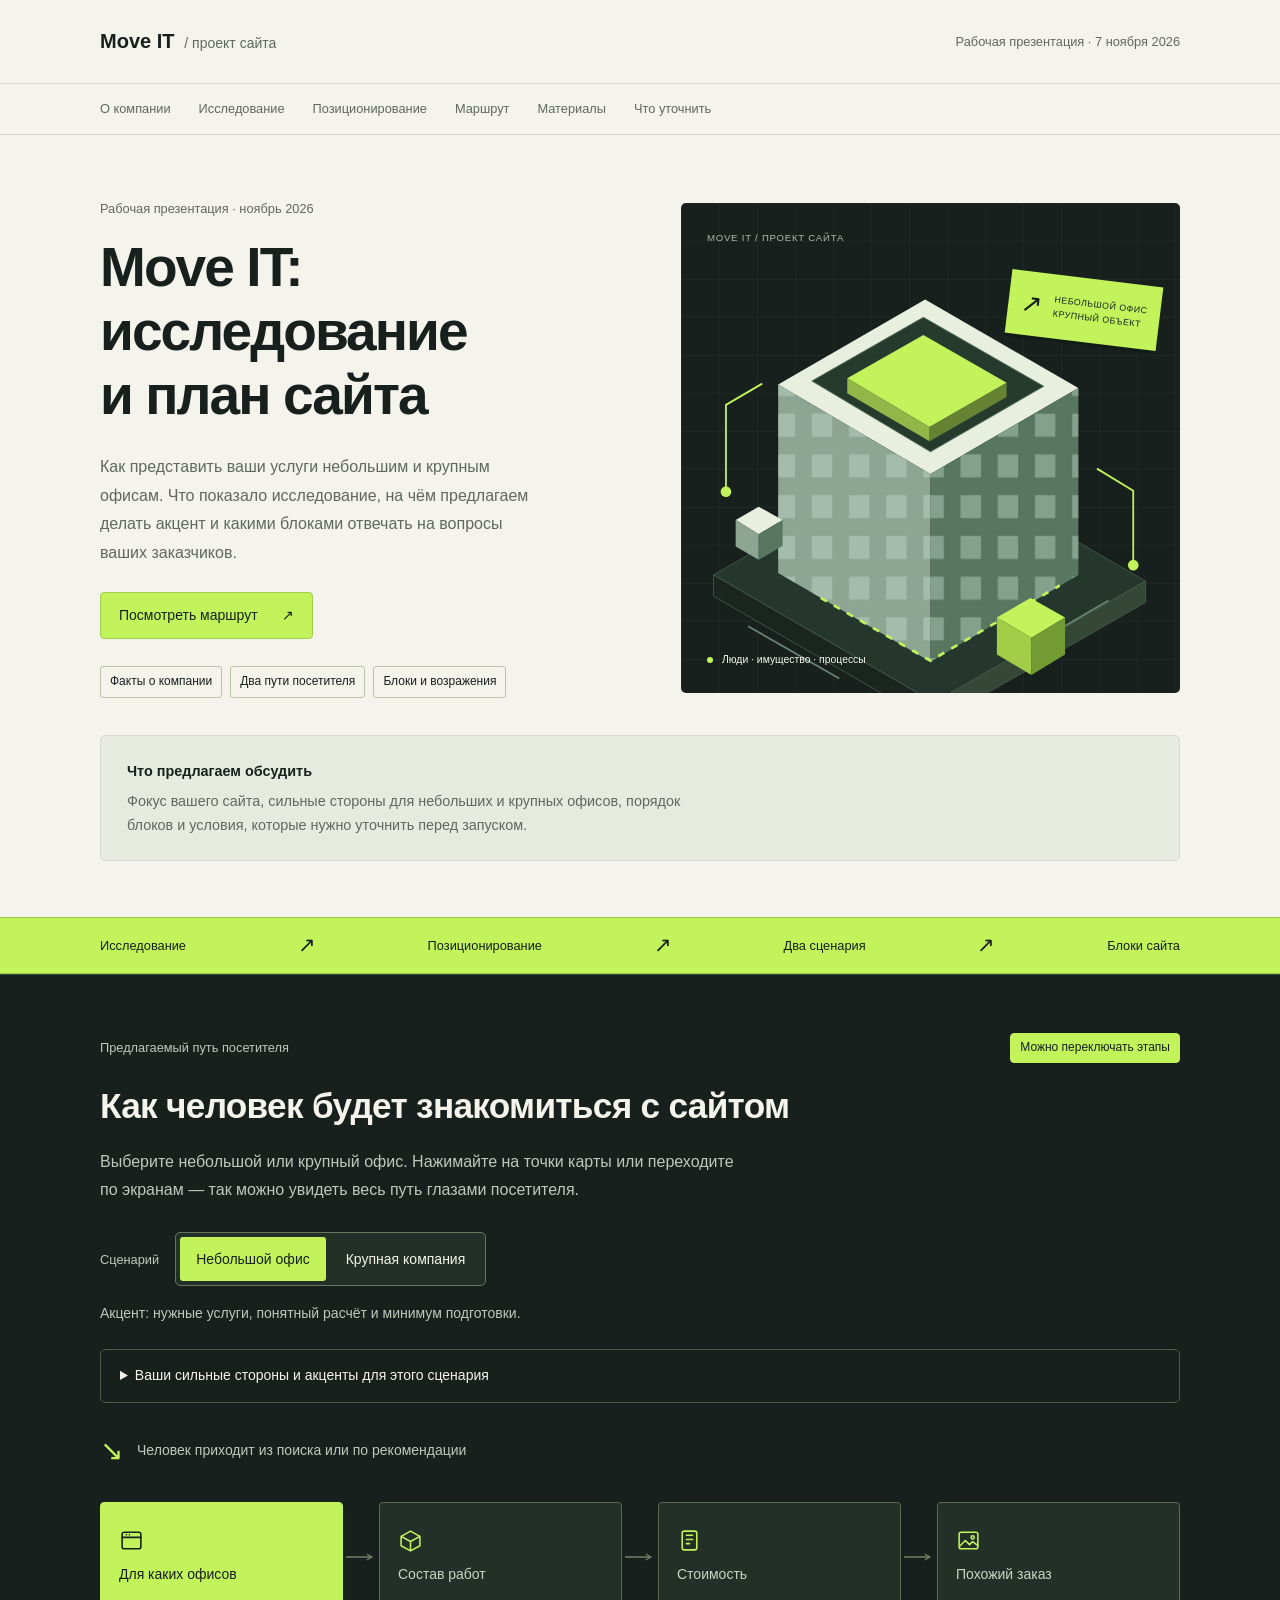
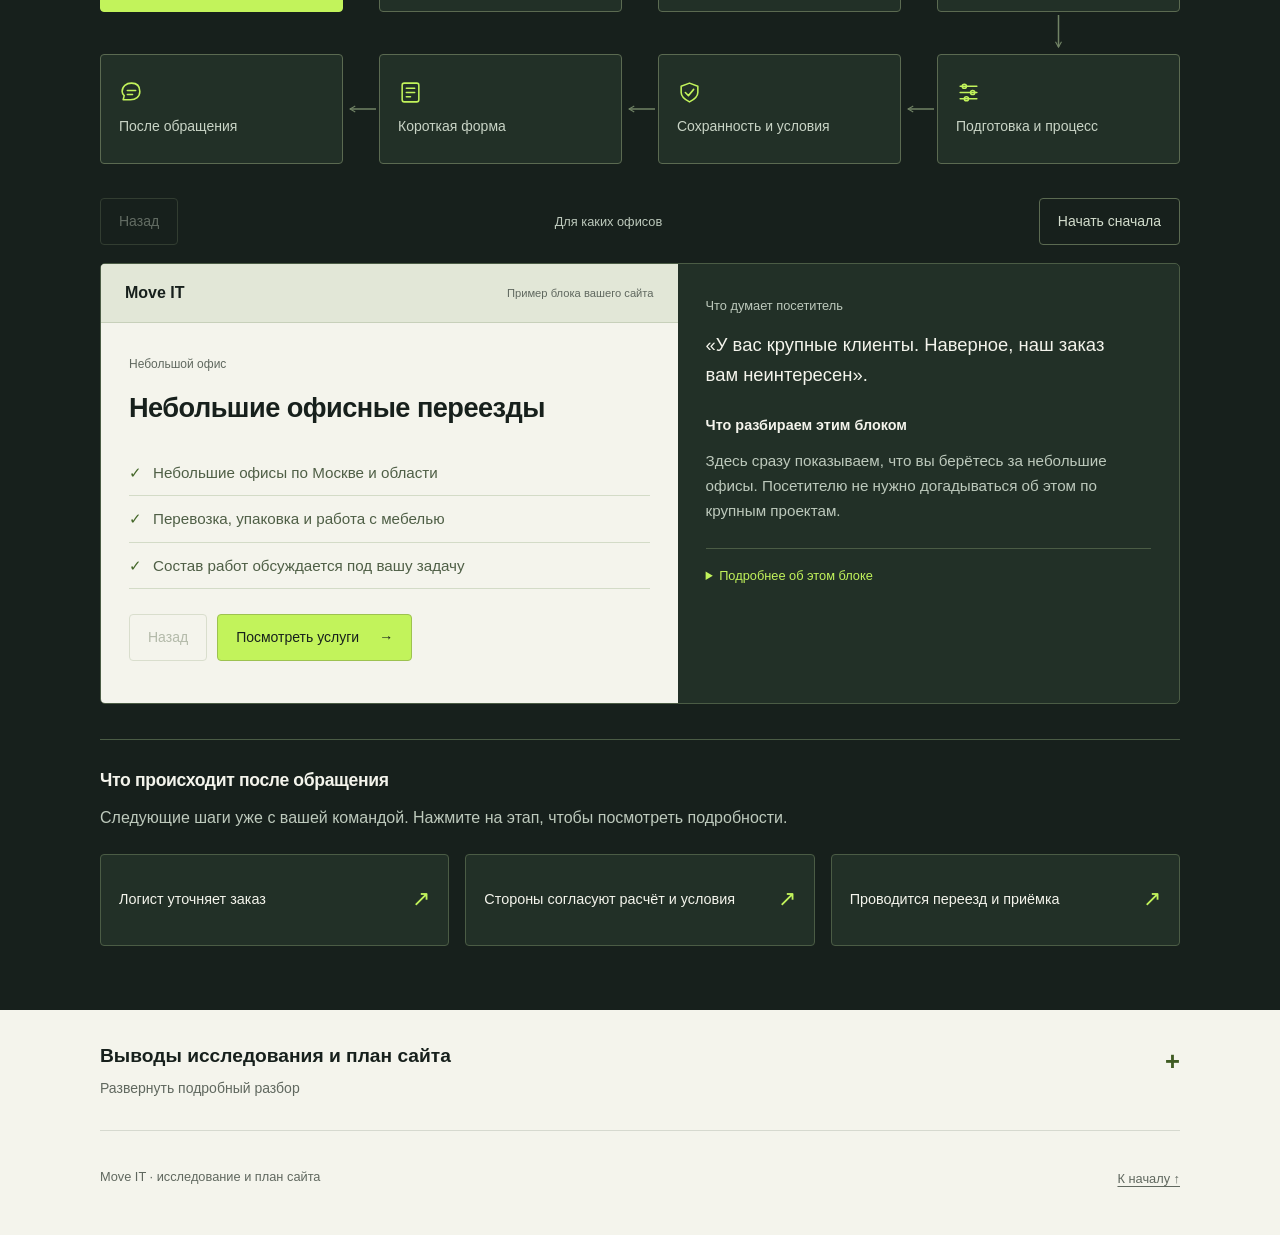
==== commit 5bcfaab8: "Build interactive route map and address the owner directly" ====
--- a/index.html
+++ b/index.html
@@ -6,23 +6,23 @@
   <meta name="theme-color" content="#17201c">
   <meta name="description" content="Рабочая презентация для Move IT: выводы исследования, факты о компании, предлагаемое позиционирование и структура будущего сайта.">
   <title>Move IT — исследование и план сайта</title>
-  <link rel="icon" href="./favicon.svg?v=20261107-lime-report" type="image/svg+xml">
-  <link rel="stylesheet" href="./styles.css?v=20261107-lime-report">
-  <script src="./journey-data.js?v=20261107-lime-report" defer></script>
-  <script src="./journey.js?v=20261107-lime-report" defer></script>
-  <script src="./app.js?v=20261107-lime-report" defer></script>
+  <link rel="icon" href="./favicon.svg?v=20261107-route" type="image/svg+xml">
+  <link rel="stylesheet" href="./styles.css?v=20261107-route">
+  <script src="./journey-data.js?v=20261107-route" defer></script>
+  <script src="./journey.js?v=20261107-route" defer></script>
+  <script src="./app.js?v=20261107-route" defer></script>
 </head>
 <body>
 <a href="#main" class="skip">К содержанию</a>
 <header class="header"><a class="brand" href="#top">Move IT<span> / проект сайта</span></a><span class="header-caption">Рабочая презентация · 7 ноября 2026</span></header>
-<nav class="contents" aria-label="Разделы презентации"><div class="wrap"><a href="#findings">О компании</a><a href="#research">Исследование</a><a href="#positioning">Позиционирование</a><a href="#journey">Путь посетителя</a><a href="#proof">Материалы</a><a href="#launch">Что уточнить</a></div></nav>
+<nav class="contents" aria-label="Разделы презентации"><div class="wrap"><a href="#findings">О компании</a><a href="#research">Исследование</a><a href="#positioning">Позиционирование</a><a href="#journey">Маршрут</a><a href="#proof">Материалы</a><a href="#launch">Что уточнить</a></div></nav>
 <main id="main">
 <section class="intro hero wrap" id="top">
   <div class="hero-copy">
     <p class="eyebrow">Рабочая презентация · ноябрь 2026</p>
     <h1>Move IT:<br>исследование<br>и план сайта</h1>
-    <p class="lead">Что узнали из исследования и ответов клиента. На чём предлагаем строить позиционирование и как объяснить услуги небольшим и крупным офисам.</p>
-    <div class="hero-topics"><span>Факты о компании</span><span>Два пути посетителя</span><span>Блоки и возражения</span></div>
+    <p class="lead">Как представить ваши услуги небольшим и крупным офисам. Что показало исследование, на чём предлагаем делать акцент и какими блоками отвечать на вопросы ваших заказчиков.</p>
+    <a class="button route-hero-link" href="#journey">Посмотреть маршрут <span aria-hidden="true">↗</span></a><div class="hero-topics"><span>Факты о компании</span><span>Два пути посетителя</span><span>Блоки и возражения</span></div>
   </div>
   <div class="hero-art" aria-label="Иллюстрация офисного здания и кубиков" role="img">
     <div class="art-grid"></div>
@@ -49,84 +49,85 @@
     <div class="art-stamp"><span class="stamp-arrow">↗</span><span>НЕБОЛЬШОЙ ОФИС<br>КРУПНЫЙ ОБЪЕКТ</span></div>
     <div class="art-note"><span class="live-dot"></span> Люди · имущество · процессы</div>
   </div>
-  <div class="reading-note"><strong>Как читать эту презентацию</strong><p>Факты о компании взяты из ответов клиента. Выводы о рынке — из подготовленных исследований. Позиционирование, структура и путь посетителя — наши предложения для обсуждения.</p></div>
+  <div class="reading-note"><strong>Что предлагаем обсудить</strong><p>Фокус вашего сайта, сильные стороны для небольших и крупных офисов, порядок блоков и условия, которые нужно уточнить перед запуском.</p></div>
 </section>
 <div class="topic-strip"><div class="wrap"><span>Исследование</span><span aria-hidden="true">↗</span><span>Позиционирование</span><span aria-hidden="true">↗</span><span>Два сценария</span><span aria-hidden="true">↗</span><span>Блоки сайта</span></div></div>
 
+<section class="section section-tint" id="journey"><div class="wrap">
+  <div class="section-top"><p class="eyebrow">Предлагаемый путь посетителя</p><span class="status proposed">Можно переключать этапы</span></div>
+  <h2>Как человек будет знакомиться с сайтом</h2>
+  <p class="section-intro">Выберите небольшой или крупный офис. Нажимайте на точки карты или переходите по экранам — так можно увидеть весь путь глазами посетителя.</p>
+  <div class="persona-row"><span class="mini-label">Сценарий</span><div class="segmented" role="group" aria-label="Сценарий клиента"><button type="button" data-persona="small" aria-pressed="true">Небольшой офис</button><button type="button" data-persona="large" aria-pressed="false">Крупная компания</button></div><p id="persona-note">Нужны ориентир по цене и понятный состав работ.</p></div>
+  <section id="audience-focus" class="audience-focus" aria-label="Сильные стороны и акценты для выбранного сценария"></section>
+<div class="route-entry"><span aria-hidden="true">↘</span> Человек приходит из поиска или по рекомендации</div>
+  <div class="explorer"><div class="route-map"><svg class="route-lines" aria-hidden="true"><defs><marker id="route-arrow" viewBox="0 0 10 10" refX="8" refY="5" markerWidth="5" markerHeight="5" orient="auto"><path d="m1 1 7 4-7 4" fill="none" stroke="#718365" stroke-width="1.5"/></marker></defs><path class="route-line" marker-end="url(#route-arrow)"></path></svg>
+    <div class="stations" role="tablist" aria-label="Этапы пути клиента" aria-orientation="horizontal"></div></div>
+    <div class="route-controls"><button class="button" type="button" id="route-back">Назад</button><span id="route-position" aria-live="polite"></span><button class="button" type="button" id="route-reset">Начать сначала</button></div><div id="stage-panel" class="stage-panel" role="tabpanel" aria-labelledby="stage-tab-0" tabindex="0"></div>
+  </div>
+  <section id="after-request" class="after-request" aria-label="Что происходит после обращения"></section>
+</div></section>
+
+<details class="project-details" id="background"><summary class="wrap">Выводы исследования и план сайта<span>Развернуть подробный разбор</span></summary>
 <section class="wrap section" id="findings">
-  <div class="section-top"><p class="eyebrow">01 / Ответы клиента</p><span class="status">Подтверждено клиентом</span></div>
-  <h2>Что узнали о компании</h2>
-  <p class="section-intro">Главное уточнение после брифа: сейчас Move IT работает с организациями и специализируется на офисных переездах. Опыта организации переездов для частных клиентов пока нет.</p>
+  <div class="section-top"><p class="eyebrow">Ваши услуги</p><span class="status">Текущая работа</span></div>
+  <h2>Ваши услуги и заказчики</h2>
+  <p class="section-intro">Вы работаете с офисами, корпоративными заказчиками и бюджетными учреждениями. Поэтому предлагаем сосредоточить первую версию вашего сайта на офисных переездах.</p>
   <dl class="fact-list">
-    <div><dt>Клиенты</dt><dd>Офисы, корпоративные заказчики и бюджетные учреждения. Обращения приходят через тендеры, рекомендации и повторные заказы.</dd></div>
+    <div><dt>Ваши заказчики</dt><dd>Офисы, корпоративные заказчики и бюджетные учреждения. Обращения приходят через тендеры, рекомендации и повторные заказы.</dd></div>
     <div><dt>Основная услуга</dt><dd>Офисный переезд под ключ: перевозка, погрузка, упаковка, маркировка, разборка и сборка мебели, работа с архивами, такелаж и уборка упаковочного мусора.</dd></div>
     <div><dt>Расчёт стоимости</dt><dd>Небольшие объёмы — почасовая оплата с минимумом 4 часа. Крупные объекты — индивидуальный расчёт после выезда.</dd></div>
-    <div><dt>Ограничения</dt><dd>Своего склада нет. Сотрудники не отключают серверное оборудование и технику; электрика и сантехника в команде нет.</dd></div>
-    <div><dt>Материалы для сайта</dt><dd>Есть презентация крупных объектов, фотографии работ, видео переезда М.Видео и благодарственные письма. Нужно отобрать материалы и согласовать публикацию.</dd></div>
+    <div><dt>Ограничения</dt><dd>У вас нет своего склада. Ваша команда не отключает серверное оборудование и технику; электрика и сантехника в составе услуг нет.</dd></div>
+    <div><dt>Материалы для сайта</dt><dd>У вас есть презентация крупных объектов, фотографии работ, видео переезда М.Видео и благодарственные письма. Предлагаем вместе отобрать материалы для сайта.</dd></div>
   </dl>
   <div class="conclusion"><span class="mini-label">Что это меняет</span><p>Первую версию сайта предлагаем посвятить офисным и корпоративным переездам. Квартирные и дачные переезды потребуют отдельного решения о развитии этих услуг.</p></div>
 </section>
 
 <section class="section section-tint" id="research"><div class="wrap">
-  <div class="section-top"><p class="eyebrow">02 / Исследование рынка</p><span class="status">Материалы от 8–9 октября 2026</span></div>
+  <div class="section-top"><p class="eyebrow">Исследование рынка</p><span class="status">Материалы от 8–9 октября 2026</span></div>
   <h2>Что показало исследование рынка</h2>
-  <p class="section-intro">Изучили российские и зарубежные сервисы переезда, их сайты и отзывы клиентов. Для нашего проекта полезны следующие наблюдения.</p>
+  <p class="section-intro">Мы изучили российские и зарубежные сервисы переезда, их сайты и отзывы заказчиков. Для вашего сайта важны следующие наблюдения.</p>
   <div class="research-list">
-    <article><span class="row-number">01</span><div><h3>Нужно объяснять состав цены</h3><p>В исследованных жалобах повторяется ситуация: первоначальная сумма отличается от итоговой. Поэтому на сайте важно объяснить модель расчёта, минимальный заказ, упаковку и возможные доплаты.</p></div></article>
-    <article><span class="row-number">02</span><div><h3>Клиенту важно понимать организацию работ</h3><p>В отзывах встречаются опоздания, отсутствие связи и неясность с ответственными. На сайте стоит описать порядок подготовки и переезда, а также роль логиста и бригадира.</p></div></article>
-    <article><span class="row-number">03</span><div><h3>Общие обещания мало объясняют</h3><p>Слова о качестве и бережности встречаются у многих компаний. Для Move IT полезнее показать, какие задачи уже выполнялись, как упаковывали имущество и как работали с архивами.</p></div></article>
-    <article><span class="row-number">04</span><div><h3>Форму нужно связать с оценкой объекта</h3><p>Для крупного офиса одного количества рабочих мест недостаточно. Короткая форма может начать обсуждение, после которого логист уточнит объём и согласует выезд.</p></div></article>
+    <article><div><h3>Нужно объяснять состав цены</h3><p>В исследованных жалобах повторяется ситуация: первоначальная сумма отличается от итоговой. Поэтому на сайте важно объяснить модель расчёта, минимальный заказ, упаковку и возможные доплаты.</p></div></article>
+    <article><div><h3>Клиенту важно понимать организацию работ</h3><p>В отзывах встречаются опоздания, отсутствие связи и неясность с ответственными. На сайте стоит описать порядок подготовки и переезда, а также роль логиста и бригадира.</p></div></article>
+    <article><div><h3>Общие обещания мало объясняют</h3><p>Слова о качестве и бережности встречаются у многих компаний. Предлагаем показать ваши выполненные задачи, упаковку имущества и работу с архивами.</p></div></article>
+    <article><div><h3>Форму нужно связать с оценкой объекта</h3><p>Для крупного офиса одного количества рабочих мест недостаточно. Короткая форма может начать обсуждение, после которого логист уточнит объём и согласует выезд.</p></div></article>
   </div>
-  <p class="source-note">Основа — четыре исследования в папке проекта: рынок РФ, зарубежные примеры, отзывы и вопросы, разбор жалоб и похвалы. Выборки и способы сбора различаются; эти наблюдения не являются статистикой всего рынка. Данные относятся к датам исследования.</p>
+  <p class="source-note">Исследование охватывает сайты и отзывы, собранные 8–9 октября 2026 года. Это наблюдения по изученным материалам, а не статистика всего рынка.</p>
 </div></section>
 
 <section class="wrap section" id="positioning">
-  <div class="section-top"><p class="eyebrow">03 / Направление сайта</p><span class="status proposed">Предлагаем для обсуждения</span></div>
+  <div class="section-top"><p class="eyebrow">Направление сайта</p><span class="status proposed">Предлагаем для обсуждения</span></div>
   <h2>Как предлагаем позиционировать сайт</h2>
   <p class="position-statement">Move IT — компания по организации офисных и корпоративных переездов в Москве и Московской области.</p>
-  <p class="section-intro">В центре сайта — опыт работы с офисами и учреждениями, состав услуг и порядок организации переезда. Такой фокус соответствует текущим заказам и выбранной клиентом приоритетной услуге.</p>
+  <p class="section-intro">В центре вашего сайта предлагаем показать опыт работы с офисами и учреждениями, состав услуг и порядок переезда. Этот фокус соответствует вашим текущим заказам и приоритету — офисам под ключ.</p>
   <div class="position-columns"><div><h3>На чём строить содержание</h3><ul><li>Опыт выполненных корпоративных объектов.</li><li>Подготовка имущества: упаковка, маркировка, разборка и сборка.</li><li>Понятное объяснение расчёта и дополнительных расходов.</li><li>Порядок согласования работ и обязанности сторон.</li></ul></div><div><h3>Что пока требует подтверждения</h3><ul><li>Окончательная цена без изменений при любых условиях.</li><li>Переезд без простоя и гарантированный срок ответа.</li><li>Фиксированный лимит ответственности и включённая страховка.</li><li>Хранение имущества: собственного склада сейчас нет.</li></ul></div></div>
-  <div class="conclusion"><span class="mini-label">Смысл такого позиционирования</span><p>Посетитель должен понять, с какими объектами работает компания, какие задачи она выполняет и как получить расчёт для своего офиса. Формулировки для рабочего сайта подготовим после согласования условий.</p></div>
+  <div class="conclusion"><span class="mini-label">Смысл такого позиционирования</span><p>Посетитель должен понять, с какими объектами вы работаете, какие задачи берёте на себя и как получить расчёт. Формулировки для вашего сайта подготовим после согласования условий.</p></div>
 </section>
 
-<section class="section section-tint" id="journey"><div class="wrap">
-  <div class="section-top"><p class="eyebrow">04 / Предлагаемый путь посетителя</p><span class="status proposed">Можно переключать этапы</span></div>
-  <h2>Как человек будет знакомиться с сайтом</h2>
-  <p class="section-intro">Для небольшого офиса сначала важнее понять состав работ и цену. Для крупной компании — проверить опыт подрядчика и организацию проекта. Поэтому предлагаем разный порядок блоков. Ниже можно пройти оба пути от первого экрана до согласования работ.</p>
-  <p class="source-note">Это наша гипотеза о вопросах посетителя на основе исследования и ответов клиента. Отдельных интервью с заказчиками Move IT пока не было. Слова «разбираем возражение» означают, какую информацию даём, а не гарантируют решение человека.</p>
-  <div class="persona-row"><span class="mini-label">Сценарий</span><div class="segmented" role="group" aria-label="Сценарий клиента"><button type="button" data-persona="small" aria-pressed="true">Небольшой офис</button><button type="button" data-persona="large" aria-pressed="false">Крупная компания</button></div><p id="persona-note">Нужны ориентир по цене и понятный состав работ.</p></div>
-  <section id="audience-focus" class="audience-focus" aria-label="Сильные стороны и акценты для выбранного сценария"></section>
-  <div class="journey-entry"><strong>Как человек попадает на сайт</strong><p>Из поиска, по рекомендации или по присланной ссылке. Он сравнивает варианты и хочет понять, подходит ли Move IT под его задачу. Источник визита может отличаться; маршрут ниже — предлагаемый порядок информации на странице.</p></div>
-  <div class="explorer">
-    <div class="stations" role="tablist" aria-label="Этапы пути клиента" aria-orientation="vertical"></div>
-    <div id="stage-panel" class="stage-panel" role="tabpanel" aria-labelledby="stage-tab-0" tabindex="0"></div>
-  </div>
-  <section id="after-request" class="after-request" aria-label="Что происходит после обращения"></section>
-</div></section>
-
 <section class="wrap section" id="proof">
-  <div class="section-top"><p class="eyebrow">05 / Материалы компании</p><span class="status">Из презентации объектов</span></div>
+  <div class="section-top"><p class="eyebrow">Ваши проекты</p><span class="status">Для вашего портфолио</span></div>
   <h2>Какие проекты можно показать</h2>
-  <p class="section-intro">В предоставленной презентации описаны 11 проектов. Ниже — три примера, которые помогают объяснить профиль компании. Перед публикацией на рабочем сайте нужно уточнить фактуру и разрешения.</p>
-  <div class="case-feature"><div class="case-heading"><span class="mini-label">Крупный офис</span><h3>Штаб-квартира М.Видео в Сколково</h3></div><div class="case-copy"><p>В презентации описано перемещение ключевых подразделений в новый офис площадью более 11 700 м².</p><p><strong>Что добавить:</strong> объём выполненных Move IT работ, сроки, состав команды и этапы переезда. Площадь офиса сама по себе не описывает весь объём услуги.</p></div></div>
-  <div class="case-list"><details><summary><h3>Главархив Москвы</h3><span class="case-type">Архивы и документация</span><span class="plus">+</span></summary><div class="case-detail"><p>В презентации описаны архивирование, сортировка, маркировка и перемещение документации, а также работа с архивами внутри филиалов.</p><p><strong>Для сайта:</strong> показать последовательность работ и реальные фотографии сотрудников. Уточнить объём и сроки проекта.</p></div></details><details><summary><h3>Мосинжпроект</h3><span class="case-type">Офисы и штабы строительства</span><span class="plus">+</span></summary><div class="case-detail"><p>В презентации — переезд сотрудников головных офисов и организация перебазировки штабов строительства.</p><p><strong>Для сайта:</strong> объяснить этапность и координацию подразделений. Дополнить согласованными цифрами и результатами.</p></div></details></div>
-  <p class="source-note">Это описания из материалов компании, а не независимая проверка выполненных работ. Названия клиентов, фотографии и условия публикации нужно согласовать.</p>
+  <p class="section-intro">Из ваших 11 проектов предлагаем подробно раскрыть три примера. Они помогут показать масштаб работ и опыт с разными задачами. Перед публикацией согласуем детали и разрешения.</p>
+  <div class="case-feature"><div class="case-heading"><span class="mini-label">Крупный офис</span><h3>Штаб-квартира М.Видео в Сколково</h3></div><div class="case-copy"><p>Ваш проект — перемещение ключевых подразделений в новый офис площадью более 11 700 м².</p><p><strong>Что добавить:</strong> объём выполненных вами работ, сроки, состав команды и этапы переезда. Площадь офиса сама по себе не описывает весь объём услуги.</p></div></div>
+  <div class="case-list"><details><summary><h3>Главархив Москвы</h3><span class="case-type">Архивы и документация</span><span class="plus">+</span></summary><div class="case-detail"><p>В этом проекте вы занимались архивированием, сортировкой, маркировкой и перемещением документации, а также работой с архивами внутри филиалов.</p><p><strong>Для сайта:</strong> показать последовательность работ и реальные фотографии сотрудников. Уточнить объём и сроки проекта.</p></div></details><details><summary><h3>Мосинжпроект</h3><span class="case-type">Офисы и штабы строительства</span><span class="plus">+</span></summary><div class="case-detail"><p>Ваш проект включает переезд сотрудников головных офисов и организацию перебазировки штабов строительства.</p><p><strong>Для сайта:</strong> объяснить этапность и координацию подразделений. Дополнить согласованными цифрами и результатами.</p></div></details></div>
+  <p class="source-note">Перед запуском согласуем с вами, какие названия заказчиков и фотографии можно опубликовать и какими подробностями дополнить проекты.</p>
 </section>
 
 <section class="section section-tint" id="structure"><div class="wrap">
-  <div class="section-top"><p class="eyebrow">06 / Структура и форма</p><span class="status proposed">Предлагаемая первая версия</span></div>
+  <div class="section-top"><p class="eyebrow">Структура и форма</p><span class="status proposed">Предлагаемая первая версия</span></div>
   <h2>Какие разделы нужны на сайте</h2>
   <div class="site-structure"><div><h3>Главная</h3><p>Специализация компании, основные услуги, несколько проектов, принцип расчёта, порядок работ и форма.</p></div><div><h3>Услуги</h3><p>Что входит в перевозку, упаковку, сборку, работу с архивами и такелаж. Какие задачи остаются на стороне заказчика.</p></div><div><h3>Проекты</h3><p>По каждому объекту: задача, объём, ограничения, выполненные работы и результат.</p></div><div><h3>Цены и условия</h3><p>Почасовая модель для небольших объёмов, оценка крупных объектов, доплаты, упаковка, документы и ответственность.</p></div><div><h3>Контакты</h3><p>Телефон, согласованные мессенджеры, реквизиты и порядок связи с логистом.</p></div></div>
-  <div class="form-explanation"><div><h3>Зачем предлагаем короткий опрос</h3><p>Клиент выбрал формат опроса. Он может собрать исходные данные: масштаб офиса, маршрут, дату и необходимые услуги. После этого логист уточняет детали.</p><p>В примере четыре шага. Он показывает механику формы, а не рассчитывает цену и не отправляет заявку.</p><button class="button" type="button" data-open-quiz>Открыть пример формы</button></div><ol class="form-steps"><li><strong>Масштаб</strong><span>Количество рабочих мест</span></li><li><strong>Маршрут и дата</strong><span>Откуда, куда и когда</span></li><li><strong>Услуги</strong><span>Какие работы нужны</span></li><li><strong>Проверка</strong><span>Сводка перед передачей запроса</span></li></ol></div>
+  <div class="form-explanation"><div><h3>Зачем предлагаем короткий опрос</h3><p>Вы выбрали формат короткого опроса. Предлагаем собрать в нём масштаб офиса, маршрут, дату и необходимые услуги. Затем ваш логист уточнит детали.</p><p>В примере четыре шага. Он показывает механику формы, а не рассчитывает цену и не отправляет заявку.</p><button class="button" type="button" data-open-quiz>Открыть пример формы</button></div><ol class="form-steps"><li><strong>Масштаб</strong><span>Количество рабочих мест</span></li><li><strong>Маршрут и дата</strong><span>Откуда, куда и когда</span></li><li><strong>Услуги</strong><span>Какие работы нужны</span></li><li><strong>Проверка</strong><span>Сводка перед передачей запроса</span></li></ol></div>
   <div class="conclusion"><span class="mini-label">После формы</span><p>В рабочей версии понадобятся контакт и согласие на обработку данных. Предлагаем следующий порядок: подтверждение запроса → разговор с логистом → осмотр крупного объекта → смета и согласование работ. Сроки и каналы связи ещё нужно определить.</p></div>
 </div></section>
 
 <section class="wrap section" id="launch">
-  <div class="section-top"><p class="eyebrow">07 / Вопросы перед разработкой</p><span class="status">Нужно уточнить</span></div>
+  <div class="section-top"><p class="eyebrow">Вопросы перед разработкой</p><span class="status">Нужно уточнить</span></div>
   <h2>Что осталось согласовать</h2>
-  <dl class="fact-list"><div><dt>Тарифы</dt><dd>В ответах приведены разные ставки такелажа. Нужно определить действующую ставку, правила надбавок, округления часов и оплаты упаковки.</dd></div><div><dt>Ответственность</dt><dd>Уточнить условия договора, лимиты и порядок рассмотрения повреждений. Страхование сейчас обсуждается индивидуально.</dd></div><div><dt>Сроки</dt><dd>За сколько дней бронировать переезд, когда возможен выезд на осмотр и в какой срок логист отвечает на новый запрос.</dd></div><div><dt>Кейсы</dt><dd>Выбрать проекты для первой версии, собрать цифры, фотографии, письма и разрешения на публикацию.</dd></div><div><dt>Обработка обращений</dt><dd>Определить мессенджеры и место получения заявок. Сейчас отвечать будет логист, CRM нет. Для аналитики нужны отдельные события начала формы и передачи запроса.</dd></div><div><dt>Объём разработки</dt><dd>Согласовать структуру, платформу, сроки, бюджет и ответственного за материалы. В текущих ответах эти решения ещё не зафиксированы.</dd></div></dl>
-  <div class="next-step"><h3>Предлагаемый следующий шаг</h3><p>Согласовать фокус на корпоративных переездах и закрыть вопросы по условиям. Затем подготовить прототип страниц с реальными текстами и материалами компании.</p></div>
+  <dl class="fact-list"><div><dt>Тарифы</dt><dd>Нужно согласовать с вами действующую ставку такелажа, правила надбавок, округления часов и оплаты упаковки.</dd></div><div><dt>Ответственность</dt><dd>Уточнить условия договора, лимиты и порядок рассмотрения повреждений. Страхование сейчас обсуждается индивидуально.</dd></div><div><dt>Сроки</dt><dd>За сколько дней бронировать переезд, когда возможен выезд на осмотр и в какой срок логист отвечает на новый запрос.</dd></div><div><dt>Кейсы</dt><dd>Выбрать проекты для первой версии, собрать цифры, фотографии, письма и разрешения на публикацию.</dd></div><div><dt>Обработка обращений</dt><dd>Определить мессенджеры и место получения заявок. Сейчас отвечать будет логист, CRM нет. Для аналитики нужны отдельные события начала формы и передачи запроса.</dd></div><div><dt>Объём разработки</dt><dd>Согласовать структуру, платформу, сроки, бюджет и ответственного за материалы. Эти решения ещё предстоит принять вместе с вами.</dd></div></dl>
+  <div class="next-step"><h3>Предлагаемый следующий шаг</h3><p>Предлагаем согласовать с вами фокус на корпоративных переездах и условия услуг. Затем подготовим прототип страниц с вашими проектами, фотографиями и текстами.</p></div>
 </section>
+</details>
 </main>
 <footer class="wrap footer"><p>Move IT · исследование и план сайта</p><a href="#top">К началу ↑</a></footer>
 <dialog id="quiz-dialog" aria-labelledby="quiz-title"><div class="dialog-top"><span class="mini-label">Пример формы будущего сайта</span><button type="button" class="icon-button" id="close-quiz" aria-label="Закрыть опрос">×</button></div><div class="quiz-progress" aria-label="Прогресс опроса"><span></span><span></span><span></span><span></span></div><div id="quiz-content"></div><p class="quiz-safe">Демонстрация. Данные никуда не отправляются.</p></dialog>
--- a/styles.css
+++ b/styles.css
@@ -309,3 +309,95 @@
 }
 @media (prefers-reduced-motion: reduce) { html { scroll-behavior: auto; } *, *::before, *::after { animation: none !important; transition: none !important; } }
 @media print { .contents, .button, dialog, .skip { display: none !important; } .wrap { width: 100%; } .section, .intro { padding-block: 25px; } .header { padding-inline: 0; } .section-tint { background: white; } .explorer { display: block; } .stations { display: none; } .stage-panel { border: 0; padding: 0; } h1 { font-size: 2rem; } h2 { font-size: 1.6rem; } }
+
+/* Interactive route: the map and preview are primary; long explanations are optional. */
+.route-hero-link { margin-top: 24px; background: var(--lime); color: var(--ink); border-color: #a3ce50; gap: 24px; }
+.route-hero-link:hover { background: #b1e24c; }
+#journey .section-intro { max-width: 72ch; }
+#journey .audience-focus { padding: 0; margin-bottom: 25px; border: 0; background: transparent; }
+.audience-expand { border: 1px solid #4b5c45; border-radius: 5px; }
+.audience-expand > summary { padding: 14px 19px; font-size: .875rem; min-height: 48px; }
+.audience-expand .audience-columns { padding-inline: 20px; margin-top: 10px; }
+.audience-expand .audience-gap { padding: 18px 20px; }
+.route-entry { color: #bdc9bc; font-size: .875rem; display: flex; align-items: center; gap: 14px; margin-block: 25px 18px; }
+.route-entry > span { color: var(--lime); font-size: 1.75rem; }
+#journey .explorer { display: block; }
+.route-map { position: relative; padding-block: 10px; }
+.route-lines { position: absolute; width: 100%; height: 100%; inset: 0; pointer-events: none; overflow: visible; }
+.route-segment { fill: none; stroke: #718365; stroke-width: 1.5; }
+.route-map .stations { position: relative; z-index: 1; display: grid; grid-template-columns: repeat(4,minmax(0,1fr)); column-gap: 36px; row-gap: 42px; }
+.route-map .stations button { position: relative; display: flex; flex-direction: column; align-items: flex-start; justify-content: center; gap: 12px; min-height: 110px; padding: 18px; border: 1px solid #5b6a51; background: #223027; }
+.route-map .stations button svg { width: 25px; height: 25px; fill: none; stroke: #c2f35b; stroke-width: 1.5; stroke-linecap: round; stroke-linejoin: round; }
+#journey .route-map .stations button .station-label { color: inherit; font-size: .875rem; line-height: 1.4; text-align: start; }
+#journey .route-map .stations button[aria-selected=true] svg { stroke: #17201c; }
+#journey .route-map .stations button.visited { border-color: #a0c96c; }
+#journey .route-map .stations button .station-state { position: absolute; right: 13px; top: 10px; font-size: .875rem; color: var(--lime); }
+.route-controls { display: flex; justify-content: space-between; align-items: center; gap: 20px; margin: 24px 0 18px; }
+#journey .route-controls .button { background: transparent; color: #d3ddcd; border-color: #5b6a51; }
+.route-controls .button:disabled { opacity: .4; cursor: default; }
+#route-position { font-size: .8rem; color: #bdc9bc; }
+#journey .stage-panel { display: grid; grid-template-columns: 1.15fr 1fr; padding: 0; overflow: hidden; }
+.walkthrough-screen { background: var(--paper); color: var(--ink); min-width: 0; }
+.preview-toolbar { display: flex; align-items: center; justify-content: space-between; gap: 20px; padding: 16px 24px; background: #e2e7d7; border-bottom: 1px solid #c7d0ba; }
+.preview-toolbar strong { font-size: 1rem; }
+.preview-toolbar > span { font-size: .7rem; color: var(--muted); }
+.preview-page { padding: 32px 28px; }
+.preview-context { font-size: .75rem; color: var(--muted); margin-bottom: 15px; }
+#journey .preview-page h3 { font-size: 1.7rem; line-height: 1.3; color: var(--ink); }
+.preview-points { padding: 0; margin: 25px 0; list-style: none; }
+.preview-points li { display: flex; align-items: flex-start; gap: 11px; font-size: .95rem; color: #4f5f46; padding: 10px 0; border-bottom: 1px solid #d3dbc7; }
+.preview-points li::before { content: '✓'; color: #446729; }
+.preview-next { background: var(--lime); color: var(--ink); border-color: #9dc250; gap: 20px; text-align: start; }
+.preview-next:hover { background: #b1e24c; }
+.preview-back { background: transparent; border-color: #b1bea1; color: #536447; margin-right: 10px; margin-bottom: 10px; }
+.preview-back:disabled { opacity: .4; cursor: default; }
+#stage-panel, #after-request { scroll-margin-top: 80px; }
+.walkthrough-reason { padding: 28px; }
+.walkthrough-reason > .mini-label { color: #bdc9bc; }
+.visitor-thought { font-size: 1.15rem; line-height: 1.6; margin-top: 12px; color: #f4f4ec; }
+.walkthrough-reason > h4 { margin: 25px 0 10px; font-size: .9rem; font-weight: 600; }
+.walkthrough-reason > p:not(.visitor-thought) { color: #bdc9bc; font-size: .95rem; }
+.stage-more { margin-top: 25px; border-top: 1px solid #4b5c45; }
+.stage-more > summary { color: var(--lime); font-size: .8rem; padding-block: 16px; min-height: 48px; }
+.stage-more .stage-explanation { margin-top: 5px; }
+.stage-more .stage-explanation p { font-size: .875rem; }
+.route-complete { margin-top: 20px; padding: 14px; border: 1px solid #b2c396; border-radius: 4px; color: #3f5b23; font-size: .875rem; }
+.after-cards { display: grid; grid-template-columns: repeat(auto-fit,minmax(210px,1fr)); gap: 16px; margin-top: 22px; }
+.after-cards > details { background: #223027; border: 1px solid #4b5c45; border-radius: 4px; }
+.after-cards summary { display: flex; justify-content: space-between; align-items: center; gap: 15px; list-style: none; padding: 18px; min-height: 90px; font-size: .9rem; }
+.after-cards summary::-webkit-details-marker { display: none; }
+.after-cards summary > span { color: var(--lime); font-size: 1.4rem; }
+.after-cards details[open] summary > span { transform: rotate(90deg); }
+.after-cards p { padding: 0 18px 20px; font-size: .875rem; }
+.project-details { background: var(--paper); }
+.project-details > summary { position: relative; padding: 30px 40px 30px 0; font-size: 1.2rem; font-weight: 600; list-style: none; min-height: 110px; }
+.project-details > summary::-webkit-details-marker { display: none; }
+.project-details > summary > span { display: block; color: var(--muted); font-size: .875rem; font-weight: 400; margin-top: 6px; }
+.project-details > summary::after { content: '+'; position: absolute; right: 0; top: 30px; font-size: 1.6rem; color: var(--accent); }
+.project-details[open] > summary::after { content: '−'; }
+.form-steps li::before { content: ''; width: 6px; height: 6px; border-radius: 50%; background: var(--muted); margin-top: 10px; }
+@media (max-width:900px) {
+  #journey .stage-panel { grid-template-columns: 1fr 1fr; }
+  .preview-page, .walkthrough-reason { padding: 23px; }
+  #journey .preview-page h3 { font-size: 1.45rem; }
+}
+@media (max-width:640px) {
+  .route-map .stations { column-gap: 28px; row-gap: 32px; }
+  .route-map .stations button { min-height: 120px; padding: 14px 12px; gap: 10px; }
+  #journey .route-map .stations button .station-label { font-size: .8rem; }
+  .route-map .stations button svg { width: 24px; height: 24px; }
+  .route-controls { gap: 10px; flex-wrap: wrap; }
+  .route-controls .button { font-size: .75rem; padding: 10px 13px; }
+  #route-position { order: 3; flex-basis: 100%; text-align: center; }
+  #journey .stage-panel { grid-template-columns: minmax(0,1fr); }
+  .preview-toolbar { padding: 15px 20px; }
+  .preview-toolbar > span { font-size: .65rem; }
+  .preview-page, .walkthrough-reason { padding: 24px 20px; }
+  #journey .preview-page h3 { font-size: 1.5rem; }
+  .preview-next { font-size: .8rem; }
+  #stage-panel, #after-request { scroll-margin-top: 120px; }
+  .visitor-thought { font-size: 1.1rem; }
+  .after-cards { grid-template-columns: minmax(0,1fr); }
+  .after-cards summary { min-height: 64px; }
+  .project-details > summary { font-size: 1.1rem; }
+}
